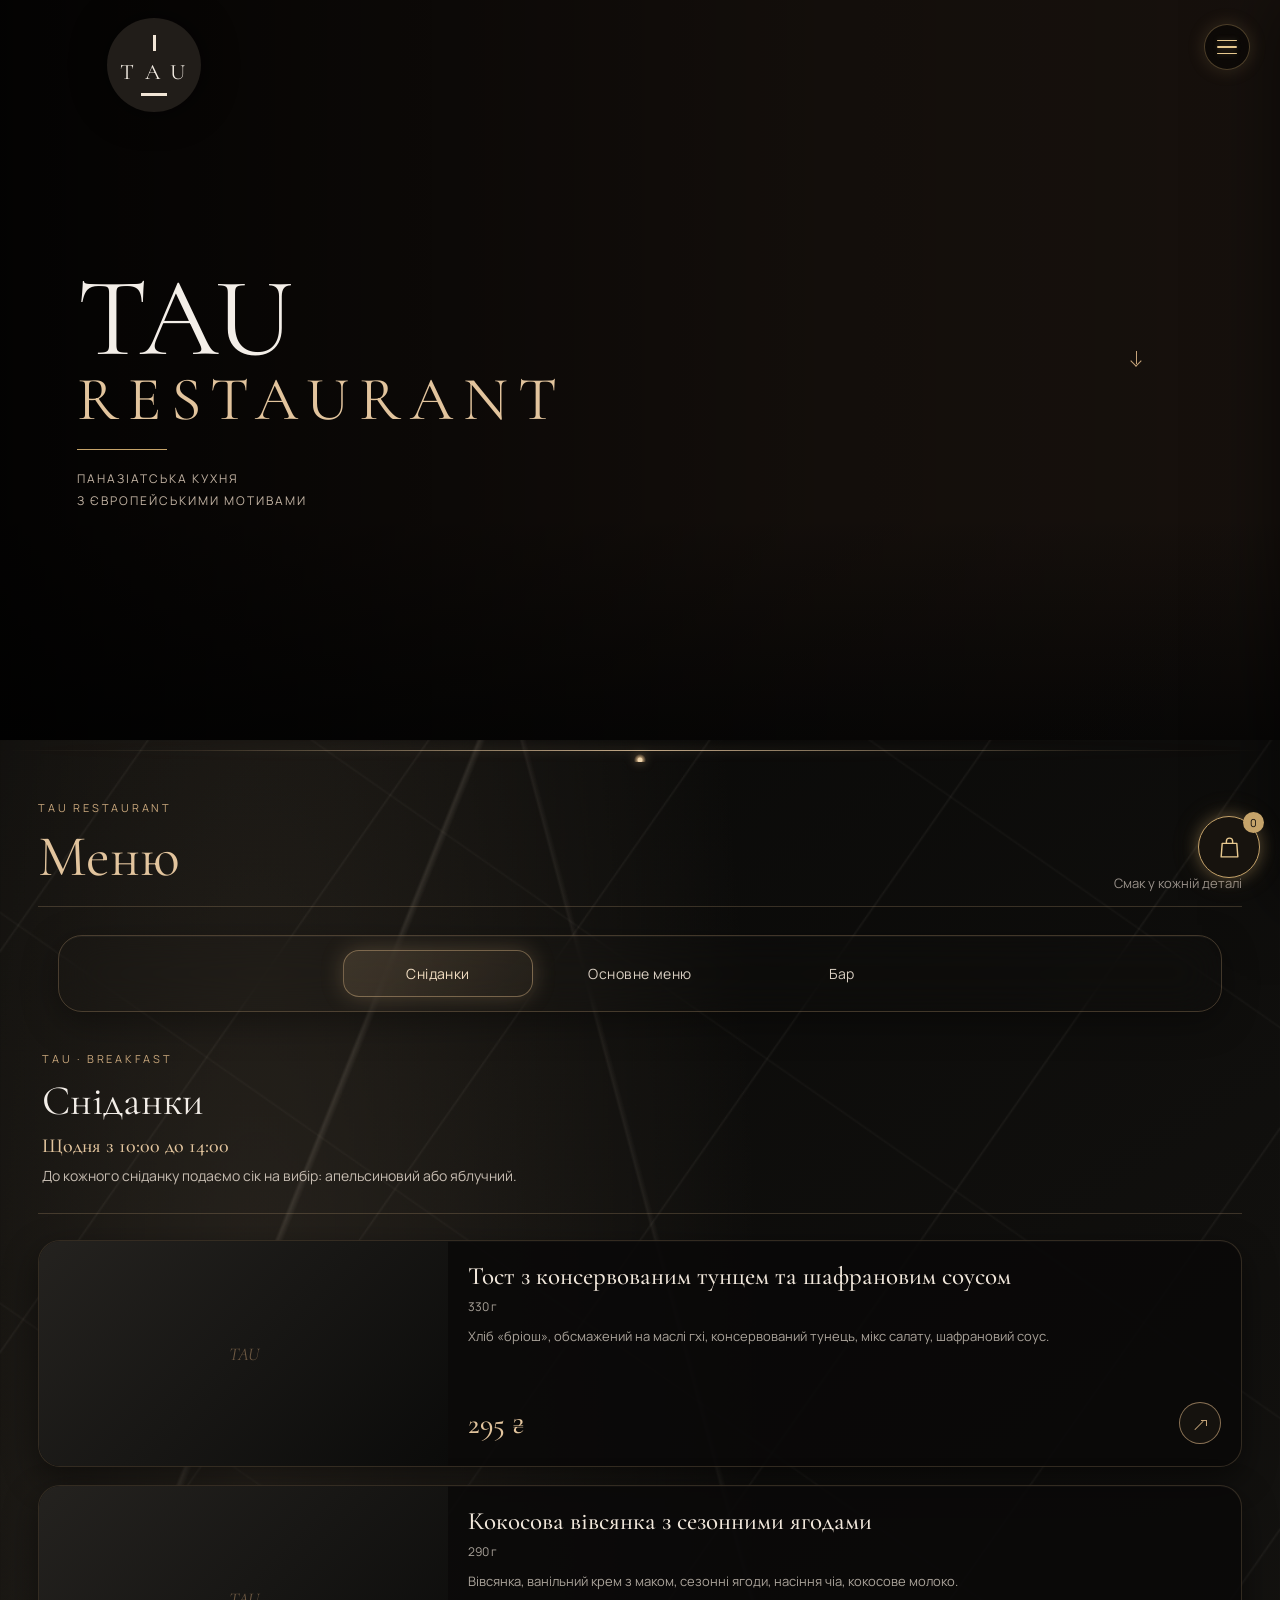
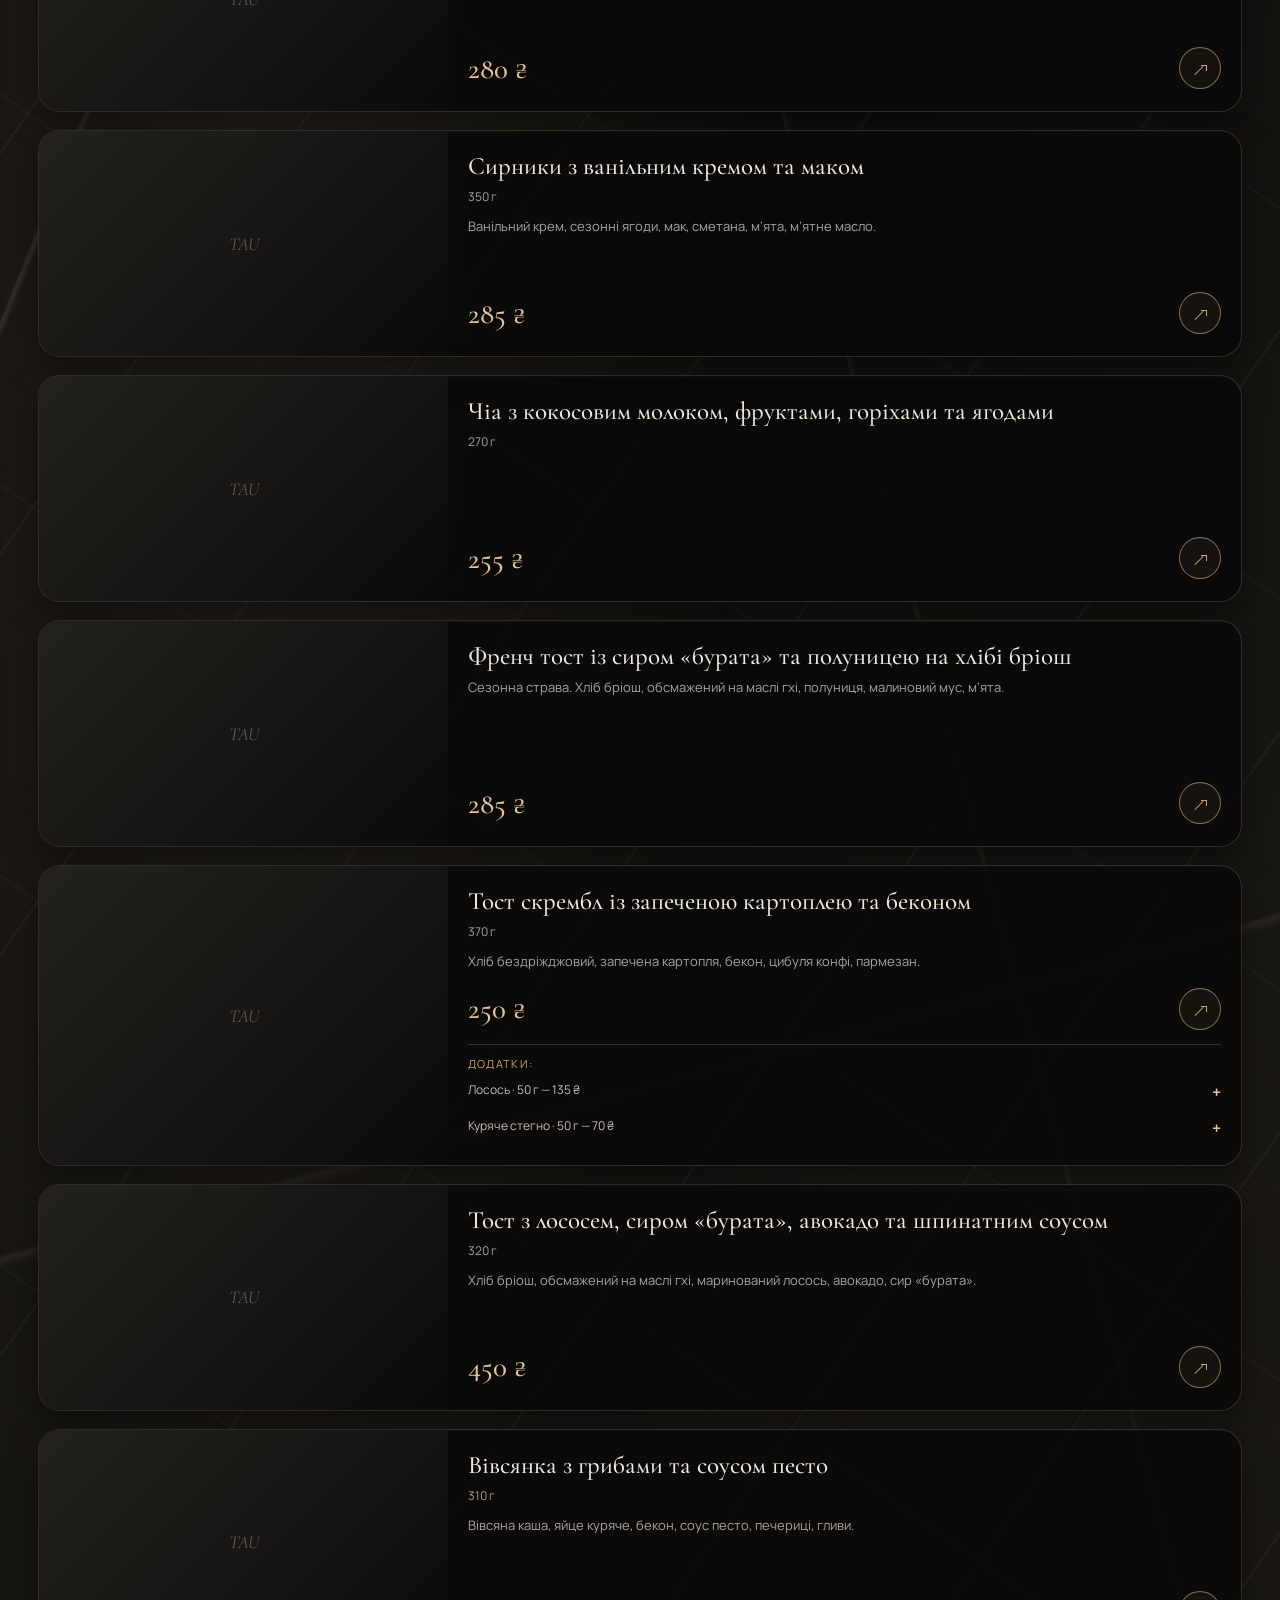
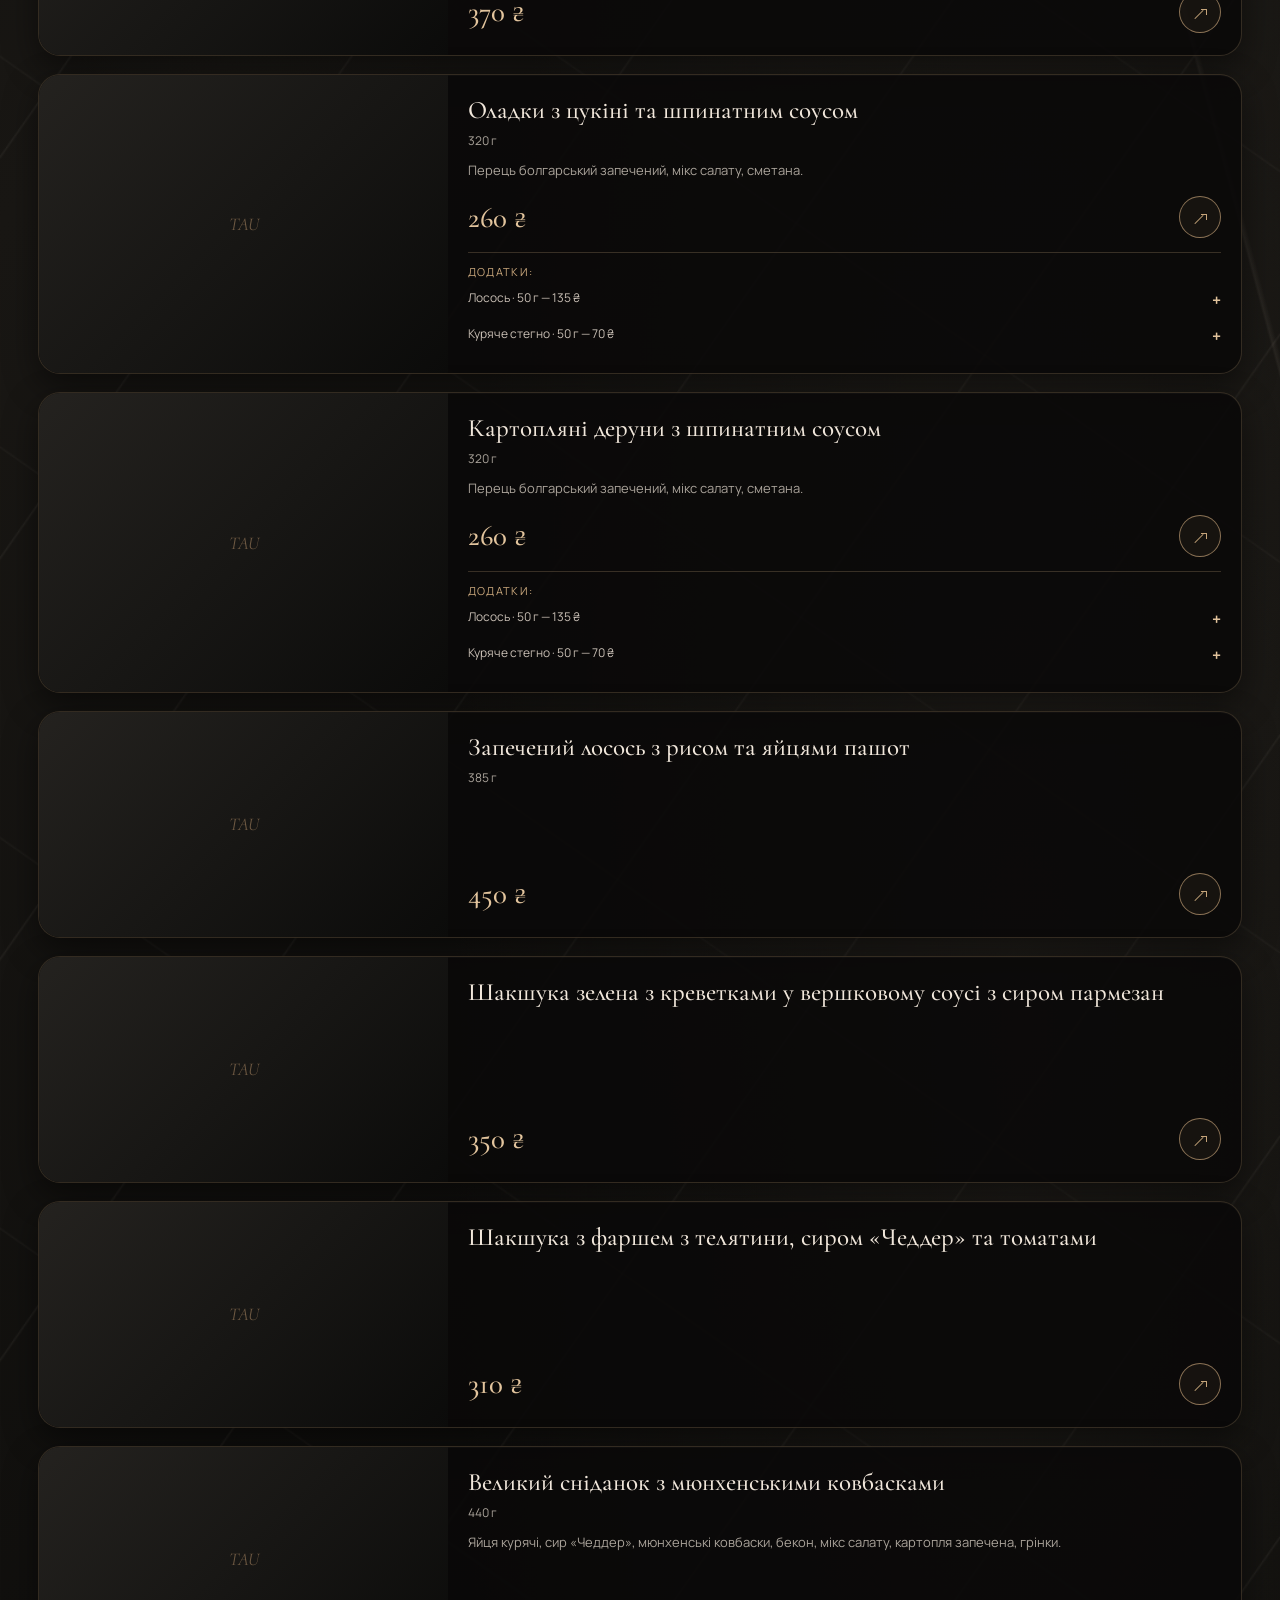
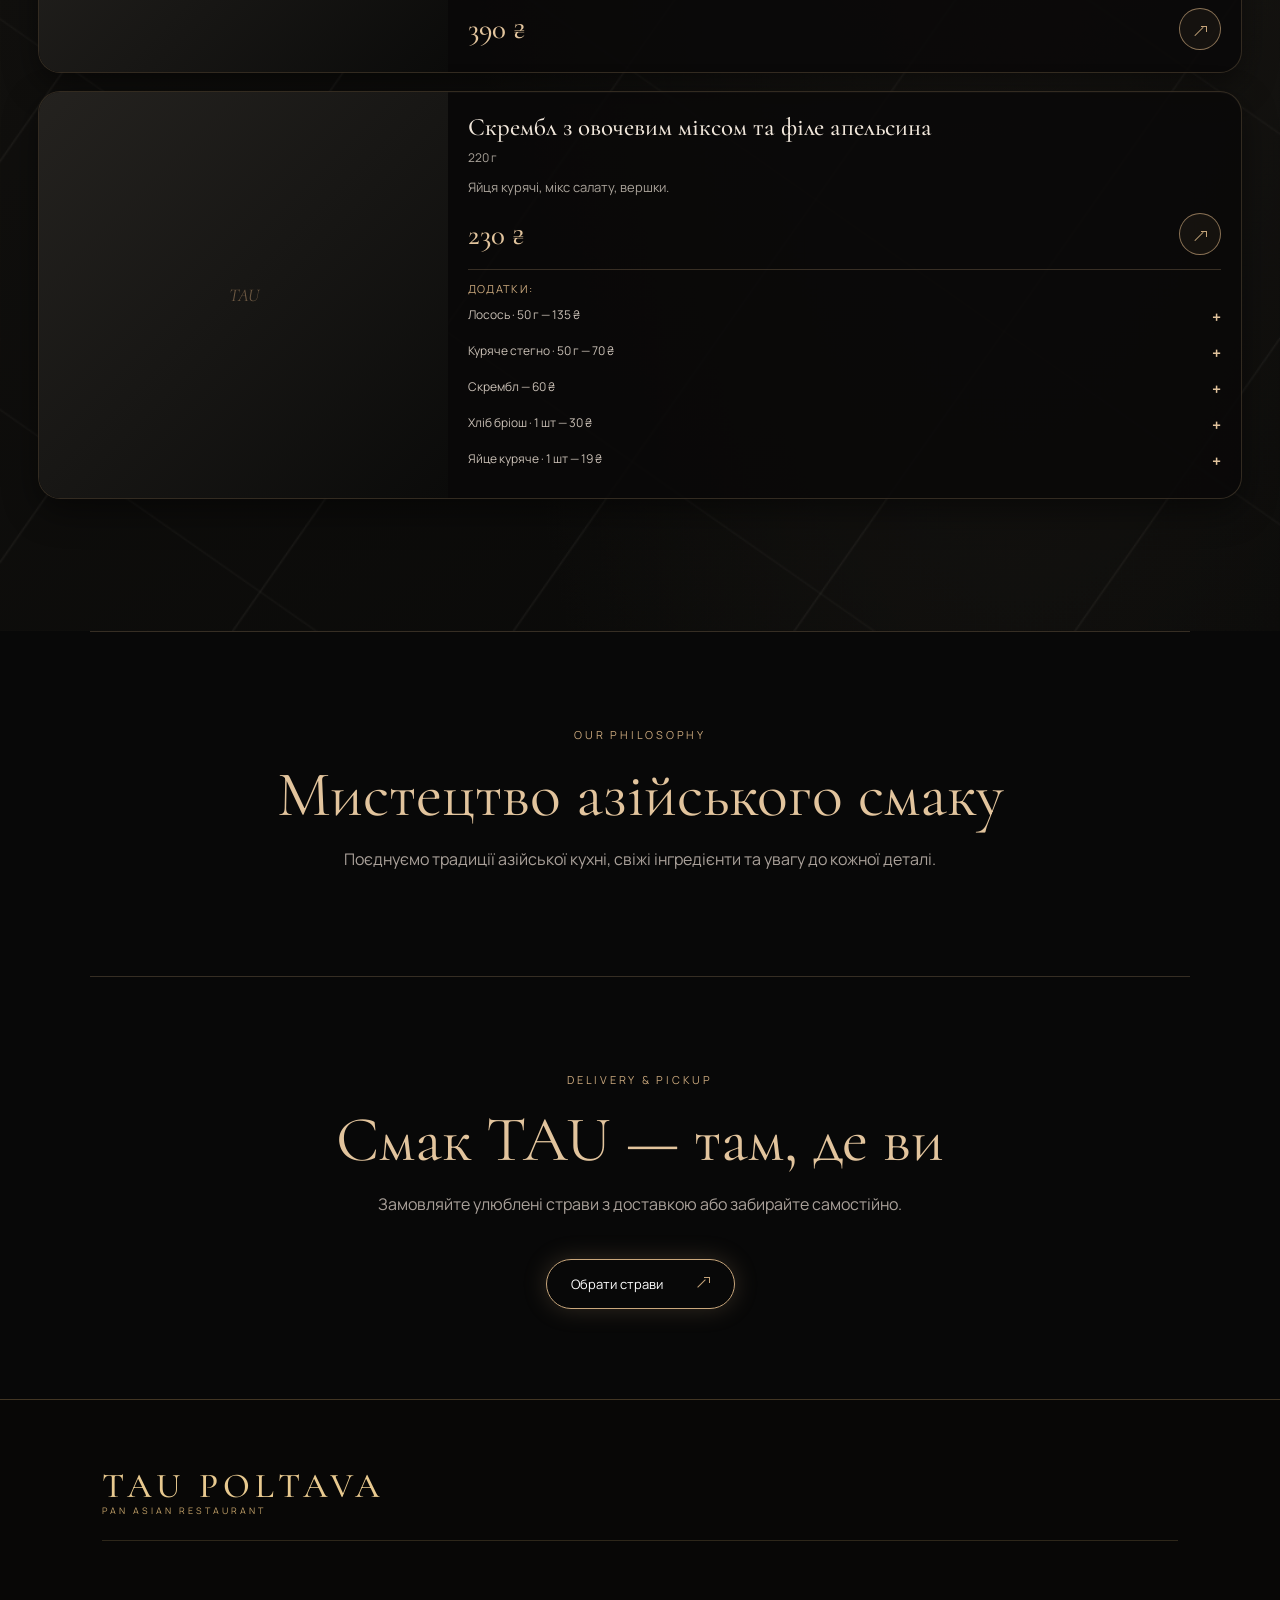
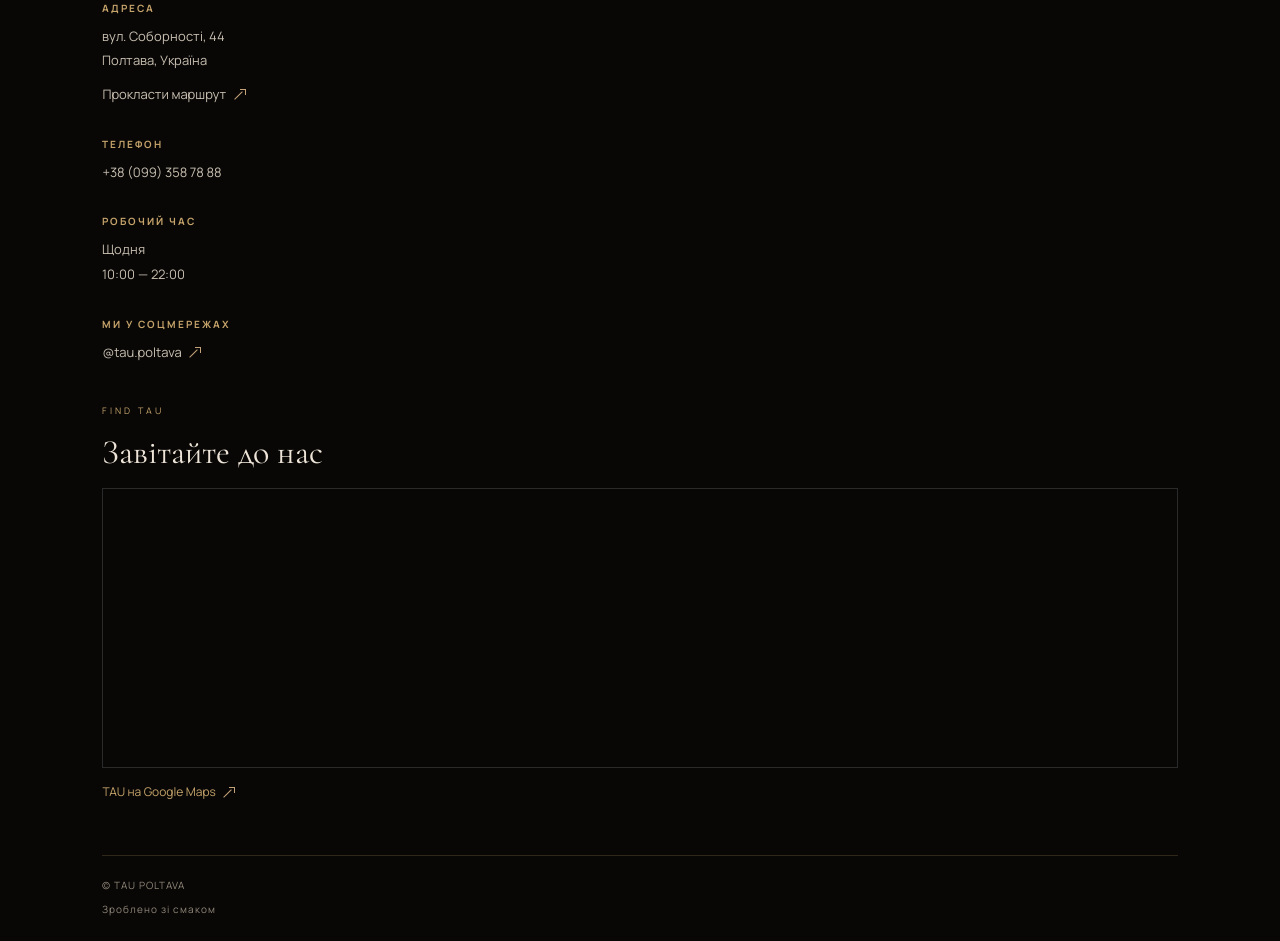
==== menu.html @ 707c4d78 "Add files via upload" ====
<!doctype html>
<html lang="uk">
<head>
<meta charset="UTF-8">
<meta name="viewport" content="width=device-width, initial-scale=1">
<meta name="theme-color" content="#080706">
<title>TAU POLTAVA — Меню</title>

<link rel="preconnect" href="https://fonts.googleapis.com">
<link rel="preconnect" href="https://fonts.gstatic.com" crossorigin>
<link href="https://fonts.googleapis.com/css2?family=Cormorant+Garamond:wght@400;500;600&family=Manrope:wght@400;500;600;700&display=swap" rel="stylesheet">

<link rel="stylesheet" href="styles.css">
</head>

<body>

<header class="topbar">
  <a class="brand-lockup" href="index.html" aria-label="TAU Poltava home">
    <span class="brand-symbol">
      <i></i><b>T A U</b><em></em>
    </span>
  </a>

  <div class="top-actions">
    <button class="icon-btn" id="cart-open" aria-label="Кошик">
      <svg width="23" height="23" viewBox="0 0 24 24" fill="none" stroke="currentColor" stroke-width="1.35" stroke-linecap="round" stroke-linejoin="round">
        <path d="M5 8h14l1 13H4L5 8Z"/>
        <path d="M9 8V6a3 3 0 0 1 6 0v2"/>
      </svg>
      <b id="cart-count">0</b>
    </button>

    <button class="icon-btn" id="menu-toggle" aria-label="Відкрити меню" aria-expanded="false">
      <span class="menu-lines"><i></i><i></i><i></i></span>
    </button>
  </div>
</header>

<nav class="tau-dropdown" id="tau-dropdown" aria-label="Навігація TAU">
  <a href="index.html">
    <span>Головна</span><i class="tau-arrow" aria-hidden="true"></i>
  </a>
  <a href="menu.html?mode=dinein" data-mode="dinein">
    <span>У закладі</span><i class="tau-arrow" aria-hidden="true"></i>
  </a>
  <a href="menu.html?mode=delivery" data-mode="delivery">
    <span>Доставка та самовивіз</span><i class="tau-arrow" aria-hidden="true"></i>
  </a>
  <a href="booking.html">
    <span>Бронювання столиків</span><i class="tau-arrow" aria-hidden="true"></i>
  </a>
  <a href="corporate.html">
    <span>Корпоративи</span><i class="tau-arrow" aria-hidden="true"></i>
  </a>
</nav>

<main>

<section class="hero home-hero" id="home">
  <div class="hero-copy">
    <h1 class="tau-title">
      TAU
      <span>RESTAURANT</span>
    </h1>
    <div class="tau-line"></div>
    <p class="tagline">
      ПАНАЗІАТСЬКА КУХНЯ<br>
      З ЄВРОПЕЙСЬКИМИ МОТИВАМИ
    </p>
  </div>
  <div class="scroll-cue">
    <span class="tau-arrow tau-arrow-down" aria-hidden="true"></span>
  </div>
</section>

<section class="menu-section" id="menu">

  <div class="section-heading">
    <div>
      <span class="eyebrow">TAU RESTAURANT</span>
      <h2>Меню</h2>
    </div>
    <span class="muted">Смак у кожній деталі</span>
  </div>

  <nav class="category-nav" id="category-nav" aria-label="Категорії меню"></nav>
  <div id="menu-groups"></div>

</section>

<section class="info-section" id="about">
  <span class="eyebrow">OUR PHILOSOPHY</span>
  <h2>Мистецтво азійського смаку</h2>
  <p>Поєднуємо традиції азійської кухні, свіжі інгредієнти та увагу до кожної деталі.</p>
</section>

<section class="info-section delivery-section" id="delivery">
  <span class="eyebrow">DELIVERY & PICKUP</span>
  <h2>Смак TAU — там, де ви</h2>
  <p>Замовляйте улюблені страви з доставкою або забирайте самостійно.</p>
  <a class="hero-cta" href="#menu">
    Обрати страви <span class="tau-arrow" aria-hidden="true"></span>
  </a>
</section>

</main>

<footer class="tau-footer" id="contacts">

  <div class="footer-brand">
    <h2>TAU POLTAVA</h2>
    <span>PAN ASIAN RESTAURANT</span>
  </div>

  <div class="footer-section">
    <h3>Адреса</h3>
    <p>вул. Соборності, 44<br>Полтава, Україна</p>
    <a href="https://www.google.com/maps/search/?api=1&query=TAU+Sobornosti+44+Poltava" target="_blank" rel="noopener">
      Прокласти маршрут <i class="tau-arrow" aria-hidden="true"></i>
    </a>
  </div>

  <div class="footer-section">
    <h3>Телефон</h3>
    <a href="tel:+380993587888">+38 (099) 358 78 88</a>
  </div>

  <div class="footer-section">
    <h3>Робочий час</h3>
    <p>Щодня<br>10:00 — 22:00</p>
  </div>

  <div class="footer-section">
    <h3>Ми у соцмережах</h3>
    <a href="https://www.instagram.com/tau.poltava/" target="_blank" rel="noopener">
      @tau.poltava <i class="tau-arrow" aria-hidden="true"></i>
    </a>
  </div>

  <div class="footer-map">
    <span class="footer-eyebrow">FIND TAU</span>
    <h3>Завітайте до нас</h3>
    <iframe
      title="TAU на Google Maps"
      src="https://www.google.com/maps?q=TAU%2C%20Sobornosti%20Street%2044%2C%20Poltava%2C%20Ukraine&output=embed"
      loading="lazy"
      referrerpolicy="no-referrer-when-downgrade"
      allowfullscreen>
    </iframe>
    <a href="https://www.google.com/maps?q=TAU%2C%20Sobornosti%20Street%2044%2C%20Poltava%2C%20Ukraine" target="_blank" rel="noopener">
      TAU на Google Maps <i class="tau-arrow" aria-hidden="true"></i>
    </a>
  </div>

  <div class="footer-bottom">
    <span>© TAU POLTAVA</span>
    <span>Зроблено зі смаком</span>
  </div>

</footer>

<aside class="cart-panel" id="cart-panel">
  <div class="cart-head">
    <div>
      <span class="eyebrow">TAU · POLTAVA</span>
      <h2>Кошик</h2>
      <p class="muted">Ваше замовлення</p>
    </div>
    <button class="close-btn" id="cart-close">×</button>
  </div>

  <div id="cart-items" class="cart-items">
    <p class="muted">Кошик поки порожній</p>
  </div>

  <div class="cart-bottom">
    <div class="total">
      <span>До сплати</span>
      <strong id="cart-total">0 ₴</strong>
    </div>
    <button class="gold-button" id="checkout">
      Перейти до оформлення <span class="tau-arrow" aria-hidden="true"></span>
    </button>
    <p class="cart-hint">Доставка або самовивіз</p>
  </div>
</aside>

<div class="scrim" id="scrim"></div>
<div class="toast" id="toast"></div>

<style>

/* HEADER */
.topbar {
  z-index: 1000 !important;
}

.top-actions {
  display: flex !important;
  align-items: center;
  gap: 12px;
}

#menu-toggle {
  display: flex !important;
  align-items: center;
  justify-content: center;
  width: 46px;
  height: 46px;
  color: #e8c98f !important;
  background: rgba(8,7,6,.65) !important;
  border: 1px solid rgba(197,163,106,.35) !important;
  border-radius: 50%;
  box-shadow: 0 0 12px rgba(197,163,106,.25), 0 0 26px rgba(197,163,106,.14);
  cursor: pointer;
}

.menu-lines {
  width: 21px;
  display: flex !important;
  flex-direction: column;
  gap: 5px;
}

.menu-lines i {
  display: block !important;
  width: 21px;
  height: 1.5px;
  background: #f0d5a0 !important;
  box-shadow: 0 0 8px rgba(240,213,160,.95);
}

/* DROPDOWN */
.tau-dropdown {
  position: absolute;
  z-index: 1100;
  top: 88px;
  right: 24px;
  width: min(360px, calc(100vw - 36px));
  padding: 12px 25px;
  background: rgba(13,12,10,.98);
  border: 1px solid rgba(197,163,106,.38);
  box-shadow: 0 18px 55px rgba(0,0,0,.65);
  backdrop-filter: blur(18px);
  border-radius: 2px;
  opacity: 0;
  visibility: hidden;
  transform: translateY(-8px);
  transition: .25s ease;
}

.tau-dropdown.open {
  opacity: 1;
  visibility: visible;
  transform: translateY(0);
}

.tau-dropdown a {
  display: flex;
  justify-content: space-between;
  align-items: center;
  gap: 12px;
  padding: 19px 0;
  color: #eee4d4;
  text-decoration: none;
  font-family: "Cormorant Garamond", serif;
  font-size: 21px;
  font-weight: 500;
  letter-spacing: .4px;
  border-bottom: 1px solid rgba(197,163,106,.16);
  transition: color .25s ease, padding .25s ease;
}

.tau-dropdown a:last-child {
  border-bottom: none;
}

.tau-dropdown a:hover {
  color: #d9b878;
  padding-left: 7px;
}

/* FOOTER */
.tau-footer {
  width: 100%;
  padding: 65px 8% 25px;
  background: #080706;
  color: #eee5d8;
  border-top: 1px solid rgba(197,163,106,.3);
  display: flex;
  flex-direction: column;
  align-items: flex-start;
  gap: 30px;
  box-sizing: border-box;
}

.footer-brand {
  padding-bottom: 25px;
  border-bottom: 1px solid rgba(197,163,106,.2);
  width: 100%;
}

.footer-brand h2 {
  margin: 0;
  color: #e8c98f;
  font-family: "Cormorant Garamond", serif;
  font-size: 35px;
  font-weight: 500;
  letter-spacing: 5px;
}

.footer-brand span,
.footer-eyebrow {
  color: #c5a36a;
  font-family: Manrope, sans-serif;
  font-size: 9px;
  letter-spacing: 3px;
}

.footer-section {
  display: flex;
  flex-direction: column;
  align-items: flex-start;
  gap: 9px;
}

.footer-section h3 {
  margin: 0;
  color: #c5a36a;
  font-family: Manrope, sans-serif;
  font-size: 10px;
  letter-spacing: 2px;
  text-transform: uppercase;
}

.footer-section p,
.footer-section a {
  margin: 0;
  color: #c8bfb1;
  font-family: Manrope, sans-serif;
  font-size: 13px;
  line-height: 1.9;
  text-decoration: none;
}

.footer-section a:hover,
.footer-map a:hover {
  color: #e8c98f;
}

.footer-map {
  width: 100%;
  margin-top: 10px;
  display: flex;
  flex-direction: column;
  align-items: flex-start;
  gap: 15px;
}

.footer-map h3 {
  margin: 0;
  font-family: "Cormorant Garamond", serif;
  font-size: 34px;
  font-weight: 400;
}

.footer-map iframe {
  display: block;
  width: 100%;
  height: 280px;
  border: 1px solid rgba(197,163,106,.3);
  filter: grayscale(1) brightness(.75);
}

.footer-map a {
  color: #c5a36a;
  font-family: Manrope, sans-serif;
  font-size: 12px;
  text-decoration: none;
}

.footer-bottom {
  width: 100%;
  padding-top: 22px;
  border-top: 1px solid rgba(197,163,106,.2);
  display: flex;
  flex-direction: column;
  gap: 10px;
  color: #918779;
  font-family: Manrope, sans-serif;
  font-size: 10px;
  letter-spacing: 1px;
}

/* ЕДИНЫЕ СТРЕЛКИ */
.tau-arrow {
  display: inline-block !important;
  position: relative;
  width: 13px;
  height: 13px;
  min-width: 13px;
  margin-left: 8px;
  padding: 0 !important;
  border: 0 !important;
  background: transparent !important;
  color: #d9b486 !important;
  font-size: 0 !important;
  font-style: normal !important;
  font-weight: 400 !important;
  line-height: 1 !important;
  opacity: .9;
  vertical-align: middle;
  flex-shrink: 0;
  box-shadow: none !important;
  transition: transform .25s ease, opacity .25s ease;
}

.tau-arrow::before {
  content: "";
  position: absolute;
  width: 11px;
  height: 1px;
  background: currentColor;
  top: 6px;
  left: 0;
  transform: rotate(-45deg);
  transform-origin: center;
}

.tau-arrow::after {
  content: "";
  position: absolute;
  width: 5px;
  height: 5px;
  border-top: 1px solid currentColor;
  border-right: 1px solid currentColor;
  top: 0;
  right: 0;
}

.tau-dropdown a .tau-arrow {
  margin-left: 12px;
}

.tau-dropdown a:hover .tau-arrow,
.footer-section a:hover .tau-arrow,
.footer-map a:hover .tau-arrow {
  transform: translate(3px, -3px);
  opacity: 1;
}

.hero-cta .tau-arrow,
.gold-button .tau-arrow {
  width: 14px;
  height: 14px;
  min-width: 14px;
  margin-left: 9px;
}

.hero-cta:hover .tau-arrow,
.gold-button:hover .tau-arrow {
  transform: translate(3px, -3px);
  opacity: 1;
}

/* СТРЕЛКА ПРОКРУТКИ */
.scroll-cue .tau-arrow-down {
  width: 13px;
  height: 18px;
  min-width: 13px;
  margin: 0;
  color: #d9b486 !important;
  opacity: .9;
}

.scroll-cue .tau-arrow-down::before {
  width: 1px;
  height: 13px;
  left: 6px;
  top: 0;
  background: currentColor;
  transform: none;
}

.scroll-cue .tau-arrow-down::after {
  width: 7px;
  height: 7px;
  left: 2px;
  right: auto;
  top: 6px;
  border: 0;
  border-right: 1px solid currentColor;
  border-bottom: 1px solid currentColor;
  transform: rotate(45deg);
}

/* =========================================
   ПЛАВНЫЙ ПЕРЕХОД ОТ ФОТОГРАФИИ К МРАМОРУ
========================================= */

#home.home-hero {
  position: relative;
  isolation: isolate;
}

#home.home-hero::after {
  content: "";
  position: absolute;
  z-index: 2;
  left: 0;
  right: 0;
  bottom: -1px;
  height: clamp(190px, 27vw, 360px);
  pointer-events: none;
  background: linear-gradient(
    to bottom,
    rgba(8,7,6,0) 0%,
    rgba(8,7,6,.10) 20%,
    rgba(8,7,6,.38) 45%,
    rgba(8,7,6,.76) 72%,
    #090908 100%
  );
}

#home.home-hero .hero-copy,
#home.home-hero .scroll-cue {
  position: relative;
  z-index: 3;
}

/* =========================================
   ЧЁРНЫЙ МРАМОР — ТОЛЬКО РАЗДЕЛ БЛЮД
========================================= */

#menu.menu-section {
  position: relative;
  isolation: isolate;
  overflow: hidden;
  margin-top: 0;
  padding-top: 55px;
  background:
    radial-gradient(ellipse at 15% 20%, rgba(130,115,100,.10), transparent 35%),
    radial-gradient(ellipse at 85% 65%, rgba(150,125,95,.08), transparent 38%),
    repeating-linear-gradient(
      125deg,
      transparent 0,
      transparent 95px,
      rgba(190,175,155,.035) 97px,
      transparent 100px,
      transparent 180px
    ),
    repeating-linear-gradient(
      35deg,
      transparent 0,
      transparent 145px,
      rgba(210,195,175,.045) 147px,
      transparent 150px,
      transparent 260px
    ),
    linear-gradient(145deg,#090908,#151310 45%,#080807) !important;
}

#menu.menu-section::before {
  content: "";
  position: absolute;
  inset: 0;
  z-index: -1;
  pointer-events: none;
  opacity: .75;
  background:
    linear-gradient(112deg,transparent 10%,rgba(210,195,175,.09) 10.15%,transparent 10.4%,transparent 10.8%,rgba(210,195,175,.045) 11%,transparent 11.2%),
    linear-gradient(165deg,transparent 37%,rgba(190,175,155,.08) 37.15%,transparent 37.35%,transparent 37.8%,rgba(190,175,155,.04) 38%,transparent 38.2%),
    linear-gradient(75deg,transparent 68%,rgba(205,185,155,.08) 68.15%,transparent 68.4%),
    repeating-linear-gradient(155deg,transparent 0,transparent 210px,rgba(220,205,185,.035) 211px,transparent 213px,transparent 310px);
}

#menu.menu-section > * {
  position: relative;
}

#menu #category-nav,
#menu #menu-groups {
  background: transparent !important;
}

#menu .product {
  background: rgba(10,9,8,.88) !important;
  border-color: rgba(201,167,124,.2);
}

/* МОБИЛЬНАЯ ВЕРСИЯ */
@media(max-width:600px) {
  .tau-dropdown {
    top: 88px;
    right: 18px;
  }

  .tau-dropdown a {
    font-size: 19px;
    padding: 17px 0;
  }

  .tau-footer {
    padding: 50px 25px 22px;
    gap: 27px;
  }

  .footer-brand h2 {
    font-size: 30px;
  }

  .footer-map iframe {
    height: 230px;
  }

  .tau-arrow {
    width: 12px;
    height: 12px;
    min-width: 12px;
    margin-left: 7px;
  }

  .scroll-cue .tau-arrow-down {
    width: 13px;
    height: 18px;
    min-width: 13px;
  }

  #home.home-hero::after {
    height: 220px;
    background: linear-gradient(
      to bottom,
      rgba(8,7,6,0) 0%,
      rgba(8,7,6,.18) 25%,
      rgba(8,7,6,.55) 58%,
      #090908 100%
    );
  }

  #menu.menu-section {
    padding-top: 40px;
    background:
      radial-gradient(ellipse at 20% 15%,rgba(140,120,100,.09),transparent 40%),
      repeating-linear-gradient(125deg,transparent 0,transparent 110px,rgba(190,175,155,.035) 112px,transparent 115px),
      linear-gradient(145deg,#090908,#14120f 50%,#080807) !important;
  }
}

</style>

<script>
(() => {
  const toggle = document.getElementById("menu-toggle");
  const dropdown = document.getElementById("tau-dropdown");

  if (!toggle || !dropdown) return;

  const currentMode = new URLSearchParams(location.search).get("mode");

  dropdown.querySelectorAll("[data-mode]").forEach(link => {
    if (link.dataset.mode === currentMode) {
      link.remove();
    }
  });

  toggle.addEventListener("click", event => {
    event.stopPropagation();
    const opened = dropdown.classList.toggle("open");
    toggle.setAttribute("aria-expanded", String(opened));
  });

  document.addEventListener("click", event => {
    if (!toggle.contains(event.target) && !dropdown.contains(event.target)) {
      dropdown.classList.remove("open");
      toggle.setAttribute("aria-expanded", "false");
    }
  });

  dropdown.querySelectorAll("a").forEach(link => {
    link.addEventListener("click", () => {
      dropdown.classList.remove("open");
      toggle.setAttribute("aria-expanded", "false");
    });
  });
})();
</script>

<script src="app.js"></script>

</body>
</html>
---- styles.css ----
*{box-sizing:border-box} :root{--bg:#080706;--panel:#11100e;--gold:#c9a77c;--gold2:#e2c49d;--muted:#99918a;--line:rgba(201,167,124,.24)} html{scroll-behavior:smooth} body{margin:0;background:radial-gradient(ellipse at 50% 0%,#201811 0,#080706 42rem);color:#f3eee8;font-family:Manrope,Arial,sans-serif} button{font:inherit;color:inherit}.topbar{height:96px;display:flex;align-items:center;justify-content:space-between;padding:18px clamp(20px,5vw,76px);position:absolute;z-index:3;top:0;left:0;right:0}.brand{text-decoration:none;color:var(--gold2);display:flex;flex-direction:column;gap:0}.brand span{font-family:"Cormorant Garamond",serif;font-size:54px;line-height:.8;letter-spacing:.23em}.brand small{font-size:8px;letter-spacing:.28em;margin:12px 0 0 5px}.top-actions{display:flex;gap:24px}.icon-btn{border:0;background:none;color:var(--gold2);font-size:27px;cursor:pointer;position:relative}.icon-btn b{font:10px Manrope;background:var(--gold);color:#15100b;border-radius:20px;padding:2px 5px;position:absolute;top:-3px;right:-9px}.hero{min-height:450px;height:57vw;max-height:650px;position:relative;display:flex;align-items:flex-end;padding:0 clamp(24px,6vw,90px) 66px;overflow:hidden;background:linear-gradient(90deg,rgba(0,0,0,.92),rgba(0,0,0,.38) 58%,rgba(0,0,0,.12)),linear-gradient(0deg,#080706 0%,transparent 35%),url("assets/hero.jpg") center/cover no-repeat,#17110d}.hero:after{content:"";position:absolute;inset:0;pointer-events:none;background:radial-gradient(ellipse at 75% 55%,transparent 0 22%,rgba(0,0,0,.22) 70%)}.hero-copy{position:relative;z-index:1}.eyebrow{font-size:11px;letter-spacing:.25em;color:var(--gold);text-transform:uppercase}.hero h1{font:400 clamp(58px,9vw,92px)/.9 "Cormorant Garamond",serif;margin:18px 0 12px}.tagline{display:flex;align-items:center;gap:12px;color:#c2b3a3;font-size:14px}.tagline i{width:42px;height:1px;background:var(--gold)}.hero-note{position:absolute;right:7%;bottom:18%;z-index:1;font:500 18px "Cormorant Garamond";letter-spacing:.3em;color:rgba(226,196,157,.55);text-align:right}.hero-note span{font:9px Manrope;letter-spacing:.35em}.category-nav{display:flex;gap:7px;overflow:auto;scrollbar-width:none;padding:14px clamp(16px,3vw,42px);margin:-1px auto 38px;position:relative;z-index:2;background:rgba(14,13,11,.93);border:1px solid rgba(201,167,124,.16);border-radius:40px;width:calc(100% - 40px);max-width:1300px}.category-nav button{white-space:nowrap;border:1px solid transparent;background:transparent;padding:12px 20px;border-radius:30px;color:#ddd3c8;cursor:pointer}.category-nav button.active,.category-nav button:hover{border-color:var(--gold);box-shadow:0 0 20px rgba(201,167,124,.18);color:#fff}.menu-section{max-width:1300px;margin:auto;padding:0 clamp(18px,3vw,42px) 90px}.section-heading{display:flex;align-items:end;justify-content:space-between;border-bottom:1px solid var(--line);padding-bottom:14px;margin-bottom:20px}.section-heading h2{font:400 34px "Cormorant Garamond";margin:4px 0 0}.muted{color:var(--muted);font-size:13px}.products{display:grid;grid-template-columns:repeat(2,minmax(0,1fr));gap:18px}.product{min-height:220px;display:grid;grid-template-columns:47% 1fr;background:linear-gradient(115deg,#171512,#0b0a09);border:1px solid rgba(201,167,124,.13);border-radius:22px;overflow:hidden;box-shadow:0 12px 30px #0008}.product-photo{background:linear-gradient(135deg,#29211a,#100e0c);min-height:220px;position:relative}.product-photo img{width:100%;height:100%;object-fit:cover;position:absolute;inset:0}.photo-placeholder{position:absolute;inset:0;display:grid;place-items:center;color:#6f5a43;font:italic 18px "Cormorant Garamond"}.product-info{padding:22px 20px;display:flex;flex-direction:column;align-items:flex-start}.product-info h3{font:500 27px/1.05 "Cormorant Garamond";margin:0 0 7px}.meta{color:#aaa19a;font-size:12px;margin-bottom:12px}.description{color:#aaa19a;font-size:13px;line-height:1.5;margin:0 0 16px}.product-foot{display:flex;align-items:center;justify-content:space-between;width:100%;margin-top:auto}.price{font:500 29px "Cormorant Garamond";color:var(--gold2)}.add-btn{border:1px solid var(--gold);border-radius:50%;width:42px;height:42px;background:transparent;color:var(--gold2);font-size:23px;cursor:pointer}.add-btn:hover{background:var(--gold);color:#100d09}.cart-panel{position:fixed;z-index:10;right:0;top:0;height:100dvh;width:min(440px,100%);background:#100e0c;border-left:1px solid var(--line);padding:26px;transform:translateX(105%);transition:.3s;display:flex;flex-direction:column}.cart-panel.open{transform:translateX(0)}.cart-head,.total{display:flex;align-items:center;justify-content:space-between}.cart-head h2{font:400 30px "Cormorant Garamond"}.close-btn{border:0;background:none;font-size:30px;color:var(--gold);cursor:pointer}.cart-items{flex:1;overflow:auto}.cart-row{display:flex;justify-content:space-between;gap:12px;padding:14px 0;border-bottom:1px solid var(--line);font-size:14px}.cart-row button{background:none;border:1px solid var(--line);border-radius:50%;width:25px;height:25px}.cart-bottom{border-top:1px solid var(--line);padding-top:20px}.total{margin-bottom:18px}.total strong{font:28px "Cormorant Garamond";color:var(--gold2)}.gold-button{width:100%;border:0;border-radius:30px;padding:15px;background:linear-gradient(110deg,#a98255,#e1c39a);color:#17100a;font-weight:700;cursor:pointer}.scrim{position:fixed;inset:0;background:#0009;z-index:9;opacity:0;pointer-events:none;transition:.3s}.scrim.show{opacity:1;pointer-events:auto}.toast{position:fixed;bottom:24px;left:50%;transform:translate(-50%,20px);background:#c9a77c;color:#160f09;padding:12px 20px;border-radius:30px;opacity:0;transition:.25s;z-index:20}.toast.show{opacity:1;transform:translate(-50%,0)}@media(max-width:760px){.topbar{height:82px}.brand span{font-size:43px}.hero{height:530px;min-height:530px;padding-bottom:70px;background-position:58% center}.hero-note{display:none}.category-nav{margin-bottom:30px}.category-nav button{padding:10px 16px}.products{grid-template-columns:1fr;gap:14px}.product{min-height:190px;grid-template-columns:45% 1fr}.product-photo{min-height:190px}.product-info{padding:17px 14px}.product-info h3{font-size:24px}.description{font-size:12px}.price{font-size:26px}}@media(max-width:390px){.product{grid-template-columns:42% 1fr}.product-info{padding:14px 11px}.product-info h3{font-size:21px}.meta{font-size:11px}}

/* Refinements requested for TAU visual direction */
.brand{gap:2px}.brand span{font-size:clamp(54px,7vw,76px);letter-spacing:.19em;color:#e0bf96;text-shadow:0 2px 18px #b18a5c55}.brand small{font-size:11px;letter-spacing:.48em;color:#c9a77c;margin:8px 0 0 8px}
.hero{background-image:linear-gradient(90deg,rgba(0,0,0,.78),rgba(0,0,0,.12) 62%,rgba(0,0,0,.08)),linear-gradient(0deg,#080706 0%,transparent 31%),url("assets/hero.jpg");background-position:center,right center;background-size:cover}
.hero-copy{padding-bottom:8px}.hero .eyebrow{display:none}
.products{display:flex;flex-direction:column;gap:18px}
.product{grid-template-columns:minmax(220px,43%) 1fr;min-height:230px}
.product-photo{min-height:230px}
.cart-panel{width:min(470px,100%);padding:30px 28px;background:linear-gradient(160deg,#191510,#0b0908 65%);box-shadow:-22px 0 70px #0009}
.cart-head{align-items:flex-start;padding-bottom:22px;border-bottom:1px solid var(--line)}
.cart-head h2{font:400 38px "Cormorant Garamond";margin:5px 0 0}
.cart-head .muted{margin:2px 0 0}
.cart-items{padding:10px 0}
.cart-row{align-items:center;padding:18px 2px;border-bottom:1px solid rgba(201,167,124,.16)}
.cart-row b{display:inline-block;color:var(--gold2);font:22px "Cormorant Garamond";margin-top:5px}
.cart-row button{width:32px;height:32px;color:var(--gold2);font-size:20px}
.cart-bottom{padding-top:22px}
.total{font-size:14px;color:#cfc4b8}
.total strong{font-size:34px}
.gold-button{min-height:54px;letter-spacing:.02em;box-shadow:0 8px 24px #a9825530}
.gold-button span{font-size:20px;margin-left:8px}
.cart-hint{font-size:11px;color:#81766b;text-align:center;margin:13px 0 0}
.bag-btn{font-size:28px}.bag-icon{display:inline-block;border:1.5px solid var(--gold2);border-radius:5px;width:23px;height:23px;line-height:17px;font-size:18px}
@media(max-width:760px){.brand span{font-size:57px}.brand small{font-size:10px}.hero{background-position:58% center;height:540px;min-height:540px}.products{display:flex;flex-direction:column}.product{grid-template-columns:46% 1fr;min-height:205px}.product-photo{min-height:205px}.cart-panel{padding:24px 20px}}
@media(max-width:390px){.product{grid-template-columns:43% 1fr}.product-info{padding:14px 11px}}

/* Premium TAU home + anchored menu */
.brand-lockup{width:180px;text-decoration:none;color:var(--gold2);display:flex;flex-direction:column;align-items:center;gap:6px}
.brand-symbol{width:94px;height:94px;border-radius:50%;background:#211d19;display:flex;flex-direction:column;align-items:center;justify-content:center;gap:8px;box-shadow:0 0 34px #0009}
.brand-symbol i{height:16px;width:3px;background:#f1e5d6;display:block}.brand-symbol b{font:400 22px "Cormorant Garamond";letter-spacing:.12em;color:#f5eee5}.brand-symbol em{height:3px;width:26px;background:#f1e5d6;display:block}
.brand-lockup small{font:9px Manrope;letter-spacing:.16em;color:#e8ded1;white-space:nowrap}.brand-lockup strong{font:10px Manrope;letter-spacing:.45em;color:var(--gold2);font-weight:500}
.topbar{position:absolute;align-items:flex-start}.main-nav{display:flex;gap:25px;padding-top:28px}.main-nav a{font-size:11px;letter-spacing:.12em;text-transform:uppercase;color:#e8ded1;text-decoration:none}.main-nav a:hover{color:var(--gold2)}
.home-hero{height:740px;max-height:none;min-height:620px;align-items:center;padding-top:100px;background-image:linear-gradient(90deg,rgba(0,0,0,.86),rgba(0,0,0,.2) 62%,rgba(0,0,0,.02)),linear-gradient(0deg,#080706 0%,transparent 30%),url("assets/hero.jpg");background-position:center;background-size:cover}
.hero h1{font-size:clamp(64px,9vw,112px);line-height:.83}.hero h1 span{color:var(--gold2)}.hero-cta{display:inline-flex;align-items:center;gap:24px;margin-top:28px;padding:15px 24px;border:1px solid var(--gold);border-radius:40px;color:#fff;text-decoration:none;font-size:13px;box-shadow:0 0 24px #c9a77c35}.hero-cta span{color:var(--gold2);font-size:22px}.scroll-cue{position:absolute;bottom:28px;left:50%;color:var(--gold2);font-size:22px}
.menu-section{scroll-margin-top:20px;padding-top:35px}.section-heading h2{font-size:58px}.category-nav{position:sticky;top:8px;z-index:5;max-width:1300px;margin:20px auto 28px;background:rgba(10,9,8,.95);backdrop-filter:blur(16px)}
.category-nav button.active{background:linear-gradient(110deg,#a98255,#e1c39a);color:#15100a;box-shadow:0 0 22px #c9a77c44}
.menu-category{scroll-margin-top:90px;margin-bottom:42px}.category-title{display:flex;align-items:center;gap:18px;border-bottom:1px solid var(--line);margin-bottom:16px}.category-title h3{font:400 32px "Cormorant Garamond";margin:0 0 10px;color:var(--gold2)}.category-title span{font-size:11px;color:var(--muted)}
.products{display:flex;flex-direction:column}.product{grid-template-columns:44% 1fr;min-height:225px}.product-photo{min-height:225px}.product-info h4{font:500 28px/1.05 "Cormorant Garamond";margin:0 0 8px}.empty-category{padding:6px 0 18px}
.info-section{max-width:1100px;margin:0 auto;padding:90px 28px;border-top:1px solid var(--line);text-align:center}.info-section h2{font:400 clamp(38px,6vw,64px) "Cormorant Garamond";margin:12px 0;color:var(--gold2)}.info-section p{max-width:600px;margin:12px auto;color:#aaa19a;line-height:1.8}.info-section a:not(.hero-cta){color:var(--gold2);text-decoration:none}
@media(max-width:760px){.topbar{height:110px;padding:14px 18px}.brand-lockup{width:130px;align-items:flex-start}.brand-symbol{width:76px;height:76px}.brand-symbol b{font-size:18px}.brand-lockup small{font-size:7px}.brand-lockup strong{font-size:9px}.main-nav{display:none}.top-actions{padding-top:18px}.home-hero{height:680px;min-height:620px;padding:0 25px 50px;background-position:58% center}.hero h1{font-size:68px}.menu-section{padding-top:15px}.section-heading h2{font-size:48px}.category-nav{width:calc(100% - 28px);padding:9px;gap:3px}.category-nav button{padding:10px 14px;font-size:12px}.product{grid-template-columns:44% 1fr;min-height:195px}.product-photo{min-height:195px}.product-info{padding:16px 14px}.product-info h4{font-size:24px}.info-section{padding:65px 22px}}
@media(max-width:390px){.hero h1{font-size:59px}.product{grid-template-columns:42% 1fr}.product-info{padding:13px 10px}.product-info h4{font-size:21px}}

.landing{background:#080706;color:#f2ece4}
.landing-header{position:absolute;z-index:5;top:0;left:0;right:0;display:flex;justify-content:space-between;align-items:flex-start;padding:24px clamp(22px,6vw,90px)}
.landing .brand-lockup{width:180px;text-decoration:none;color:#d9b486;display:flex;flex-direction:column;align-items:center;gap:6px}
.landing .brand-symbol{width:112px;height:112px;border-radius:50%;background:#211d19;display:flex;flex-direction:column;align-items:center;justify-content:center;gap:8px;box-shadow:0 0 38px #000b}
.landing .brand-symbol i{height:17px;width:3px;background:#f4e9dc;display:block}.landing .brand-symbol b{font:400 25px "Cormorant Garamond";letter-spacing:.12em;color:#f5eee5}.landing .brand-symbol em{height:3px;width:27px;background:#f4e9dc;display:block}
.landing .brand-lockup small{font:9px Manrope;letter-spacing:.15em;color:#eee2d3;white-space:nowrap}.landing .brand-lockup strong{font:11px Manrope;letter-spacing:.5em;color:#d9b486;font-weight:500}
.header-instagram{color:#d9b486;text-decoration:none;font-size:10px;letter-spacing:.2em;padding-top:32px}
.landing-hero{min-height:650px;height:83vh;max-height:900px;display:flex;align-items:flex-end;padding:0 clamp(24px,8vw,120px) 85px;position:relative;overflow:hidden;background:linear-gradient(90deg,rgba(0,0,0,.86),rgba(0,0,0,.24) 62%,rgba(0,0,0,.05)),linear-gradient(0deg,#080706 0%,transparent 36%),url("assets/hero.jpg") center 45%/cover no-repeat}
.landing-hero:after{content:"";position:absolute;inset:0;background:radial-gradient(ellipse at 75% 48%,transparent 0 22%,rgba(0,0,0,.16) 72%);pointer-events:none}
.landing-copy{position:relative;z-index:1;max-width:720px}.landing-copy .eyebrow{color:#d9b486;font-size:11px;letter-spacing:.27em}
.landing-copy h1{font:400 clamp(58px,8vw,104px)/.9 "Cormorant Garamond";margin:22px 0;color:#f3ece3}.landing-copy h1 span{color:#d9b486}
.landing-copy p{font-size:14px;color:#c4b8aa;letter-spacing:.03em;max-width:420px;line-height:1.8}
.choice-section{max-width:1250px;margin:0 auto;padding:60px 28px 75px;text-align:center}
.choice-intro h2{font:400 clamp(42px,5vw,62px) "Cormorant Garamond";margin:12px 0 4px}.choice-intro p{font-size:13px;color:#9c9288;margin:0}
.choice-buttons{display:grid;grid-template-columns:repeat(4,minmax(0,1fr));gap:14px;margin-top:38px}
.choice-card{min-height:195px;text-align:left;position:relative;display:flex;flex-direction:column;justify-content:flex-end;padding:22px 20px;text-decoration:none;color:#f2ece4;border:1px solid rgba(201,167,124,.34);border-radius:16px;background:linear-gradient(150deg,#1b1712,#0c0a09);transition:.25s}
.choice-card:hover{transform:translateY(-5px);border-color:#d9b486;box-shadow:0 12px 32px #0008}
.choice-number{position:absolute;top:18px;left:20px;color:#9d7954;font:18px "Cormorant Garamond"}
.choice-title{font:500 25px/1.05 "Cormorant Garamond";color:#e2c49d}.choice-desc{font-size:11px;color:#aaa097;line-height:1.5;margin-top:10px;max-width:220px}.choice-arrow{position:absolute;right:18px;top:17px;color:#d9b486;font-size:20px}
.ornamental-divider{display:flex;align-items:center;justify-content:center;gap:18px;max-width:900px;margin:0 auto 35px;color:#c9a77c}.ornamental-divider span{height:1px;flex:1;background:linear-gradient(90deg,transparent,#a98255,transparent)}.ornamental-divider b{font-size:24px;font-weight:400}
.landing-footer{background:linear-gradient(180deg,#100d0a,#070605);border-top:1px solid rgba(201,167,124,.25);padding:45px clamp(22px,6vw,85px) 20px}
.footer-brand{display:flex;flex-direction:column;align-items:flex-start;color:#d9b486;margin-bottom:30px}.footer-brand span{font:50px/.85 "Cormorant Garamond";letter-spacing:.22em}.footer-brand small{font-size:8px;letter-spacing:.22em;margin-top:10px;color:#9d8a75}
.footer-columns{display:grid;grid-template-columns:repeat(4,1fr);gap:24px;padding-bottom:32px}.footer-columns h3{font:400 23px "Cormorant Garamond";color:#d9b486;margin:0 0 9px}.footer-columns p,.footer-columns small{font-size:12px;line-height:1.8;color:#aaa097;margin:0}.footer-columns a{color:#d9b486;text-decoration:none}.footer-columns small{font-size:10px;display:block;margin-top:5px}
.map-wrap{border:1px solid rgba(201,167,124,.3);border-radius:14px;overflow:hidden;display:grid;grid-template-columns:240px 1fr;min-height:230px;background:#14100c}.map-caption{padding:24px;align-self:center}.map-caption h2{font:32px "Cormorant Garamond";color:#e2c49d;margin:8px 0}.map-wrap iframe{width:100%;height:230px;border:0;filter:grayscale(.8) sepia(.2) brightness(.8)}
.footer-bottom{display:flex;justify-content:space-between;border-top:1px solid rgba(201,167,124,.15);padding-top:16px;margin-top:25px;color:#776e65;font-size:9px;letter-spacing:.15em}
@media(max-width:850px){.choice-buttons{grid-template-columns:repeat(2,1fr)}.landing-hero{height:680px;min-height:620px;background-position:58% center}.footer-columns{grid-template-columns:repeat(2,1fr)}}
@media(max-width:520px){.landing-header{padding:16px 17px}.landing .brand-lockup{align-items:flex-start;width:150px}.landing .brand-symbol{width:86px;height:86px}.landing .brand-symbol b{font-size:20px}.landing .brand-lockup small{font-size:7px}.landing .brand-lockup strong{font-size:9px}.header-instagram{font-size:8px;padding-top:25px}.landing-hero{min-height:620px;height:78vh;padding:0 23px 65px;background-position:58% center}.landing-copy h1{font-size:61px}.landing-copy p{font-size:12px}.choice-section{padding:42px 16px 55px}.choice-buttons{grid-template-columns:1fr;gap:10px;margin-top:26px}.choice-card{min-height:130px;padding:18px}.choice-title{font-size:26px}.footer-columns{grid-template-columns:1fr 1fr;gap:24px 15px}.map-wrap{grid-template-columns:1fr}.map-caption{padding:18px 20px 8px}.map-wrap iframe{height:210px}.landing-footer{padding:35px 18px 18px}}

/* Homepage refinement round */
.landing-copy{max-width:570px;padding:26px 30px 28px;margin-left:-8px;background:linear-gradient(90deg,rgba(5,5,5,.66),rgba(5,5,5,.28) 78%,transparent);border-left:1px solid rgba(217,180,134,.55);backdrop-filter:blur(1.5px)}
.landing-copy h1{font-size:clamp(48px,6.2vw,76px);line-height:.94;margin:0;text-shadow:0 3px 22px rgba(0,0,0,.9),0 1px 5px #000}
.landing-copy h1 span{display:inline-block;color:#e0bd91;text-shadow:0 3px 22px rgba(0,0,0,.95),0 1px 5px #000}
.choice-intro h2{margin:0;font-size:clamp(38px,4.5vw,54px)}
.choice-card{min-height:164px;border-radius:19px;padding:24px 22px 22px;background:linear-gradient(135deg,rgba(43,34,25,.96),rgba(13,11,9,.98));}
.choice-title{font-size:27px;max-width:240px}.choice-desc{max-width:230px}.choice-arrow{right:20px;top:50%;transform:translateY(-50%);font-size:25px;color:#d9b486}
.choice-card:hover .choice-arrow{transform:translate(4px,-50%)}
@media(max-width:850px){.choice-card{min-height:145px}}
@media(max-width:520px){.landing-copy{margin-left:0;padding:18px 18px 19px;max-width:100%;background:linear-gradient(90deg,rgba(0,0,0,.73),rgba(0,0,0,.36));}.landing-copy h1{font-size:clamp(43px,11vw,57px);line-height:.98}.choice-card{min-height:112px;padding:17px 20px;border-radius:16px}.choice-title{font-size:25px;max-width:calc(100% - 34px)}.choice-desc{font-size:10px;margin-top:6px}.choice-arrow{right:17px;font-size:23px}}


/* Homepage refinement v4: move descriptor above hero title, balanced action tiles */
.landing .brand-lockup{gap:0}
.landing .brand-lockup small,.landing .brand-lockup strong{display:none}
.hero-kicker{display:block;color:#d9b486;font:500 10px Manrope,Arial,sans-serif;letter-spacing:.25em;margin:0 0 14px 2px;text-shadow:0 2px 10px #000}
.landing-copy{padding-top:24px;padding-bottom:25px}
.choice-buttons{grid-template-columns:repeat(4,minmax(0,1fr));gap:16px;align-items:stretch}
.choice-card{min-height:178px;justify-content:center;align-items:center;text-align:center;padding:24px 22px;border-radius:20px;gap:12px}
.choice-title{display:flex;align-items:center;justify-content:center;min-height:56px;width:100%;max-width:none;font-size:26px;line-height:1.12}
.choice-desc{display:flex;align-items:center;justify-content:center;min-height:38px;width:100%;max-width:none;margin:0;font-size:11px;line-height:1.55}
.choice-arrow{display:none!important}
@media(max-width:850px){.choice-buttons{grid-template-columns:repeat(2,minmax(0,1fr))}.choice-card{min-height:160px}}
@media(max-width:520px){.hero-kicker{font-size:8px;letter-spacing:.19em;margin-bottom:12px}.choice-buttons{grid-template-columns:1fr;gap:12px}.choice-card{min-height:116px;display:flex;flex-direction:row;justify-content:center;align-items:center;gap:6px;padding:18px 22px}.choice-title{min-height:0;font-size:24px}.choice-desc{min-height:0;font-size:10px}.landing .brand-lockup{gap:0}}

/* Main menu sections and breakfast presentation */
.category-nav{justify-content:center;gap:12px;padding:14px;margin-bottom:30px}
.category-nav .category-main{display:flex;align-items:center;justify-content:center;gap:11px;min-width:190px;padding:13px 24px;font-size:14px;letter-spacing:.03em}
.category-icon{display:inline-grid;place-items:center;width:25px;height:25px;border:1px solid currentColor;border-radius:50%;font-size:17px;line-height:1;color:var(--gold2)}
.category-nav .category-main.active .category-icon{color:#17100a;border-color:#17100a}
.breakfast-note{padding:12px 4px 26px;border-bottom:1px solid var(--line);margin-bottom:26px}
.breakfast-note h3,.bar-placeholder h3{font:400 42px "Cormorant Garamond",serif;margin:7px 0 4px}
.breakfast-note p{color:#c7bdb2;font-size:14px;line-height:1.6;margin:7px 0 0}
.breakfast-note .breakfast-hours{font:500 20px "Cormorant Garamond",serif;color:var(--gold2);margin-top:8px}
.products{display:grid;grid-template-columns:repeat(2,minmax(0,1fr));gap:18px}
.product-info h4{font:500 25px/1.08 "Cormorant Garamond",serif;margin:0 0 8px}
.addons{width:100%;display:flex;flex-direction:column;gap:6px;border-top:1px solid var(--line);padding-top:11px;margin-top:14px}
.addons>span{font-size:11px;letter-spacing:.12em;text-transform:uppercase;color:var(--gold)}
.addon-btn{display:flex;justify-content:space-between;gap:8px;text-align:left;border:0;background:transparent;padding:4px 0;color:#c9bfb5;font-size:12px;cursor:pointer}
.addon-btn b{color:var(--gold2);font-size:16px}
.subcategory-nav{display:flex;gap:8px;overflow-x:auto;padding:4px 0 20px;scrollbar-width:thin}
.subcategory-nav button{flex:0 0 auto;border:1px solid var(--line);border-radius:30px;background:#11100e;color:#d8cfc5;padding:9px 15px;font-size:12px;cursor:pointer}
.subcategory-nav button:hover{border-color:var(--gold);color:var(--gold2)}
.main-menu-groups .menu-category{padding:18px 0;border-bottom:1px solid var(--line);scroll-margin-top:90px}
.main-menu-groups .category-title h3{font:400 34px "Cormorant Garamond",serif;margin:0 0 15px}
.bar-placeholder{padding:35px 4px;min-height:190px}
@media(max-width:760px){.category-nav{justify-content:flex-start;gap:5px}.category-nav .category-main{min-width:0;flex:1;padding:11px 8px;gap:6px;font-size:11px}.category-icon{width:22px;height:22px;font-size:15px}.products{grid-template-columns:1fr}.breakfast-note h3{font-size:36px}.breakfast-note p{font-size:13px}.product-info h4{font-size:23px}.addons{margin-top:10px}}

/* Menu dishes are displayed as a single vertical list on every screen size */
.menu-section .products,
.menu-category .products,
.breakfast-category .products,
.main-menu-groups .products {
  display: flex !important;
  flex-direction: column !important;
  flex-wrap: nowrap !important;
  align-items: stretch;
  gap: 18px;
}
.menu-section .products > .product,
.menu-category .products > .product,
.breakfast-category .products > .product,
.main-menu-groups .products > .product {
  display: grid;
  grid-template-columns: minmax(220px, 34%) minmax(0, 1fr);
  width: 100%;
  max-width: 100%;
}
@media (max-width: 760px) {
  .menu-section .products > .product,
  .menu-category .products > .product,
  .breakfast-category .products > .product,
  .main-menu-groups .products > .product {
    grid-template-columns: 40% minmax(0, 1fr);
  }
}
@media (max-width: 390px) {
  .menu-section .products > .product,
  .menu-category .products > .product,
  .breakfast-category .products > .product,
  .main-menu-groups .products > .product {
    grid-template-columns: 36% minmax(0, 1fr);
  }
}
/* Исправление фото на телефоне */
@media (max-width: 520px) {
  .landing-hero {
    background-position: 62% center;
    background-size: cover;
    min-height: 620px;
    height: 78vh;
  }

  .landing-hero::after {
    pointer-events: none;
  }
}
/* Убираем дополнительные подписи на главной */
.choice-desc {
  display: none !important;
}

.choice-card {
  justify-content: center;
  min-height: 110px;
}

.choice-title {
  min-height: 0;
}
.choice-icon {
  display: block;
  font-size: 29px;
  line-height: 1;
  margin-bottom: 12px;
  color: var(--gold2);
}

.choice-card {
  flex-direction: column;
}
/* =================================
   TAU — МОБІЛЬНА ВЕРСІЯ
================================= */

@media screen and (max-width: 600px) {

  html,
  body {
    width: 100%;
    max-width: 100%;
    overflow-x: hidden;
  }

  * {
    box-sizing: border-box;
  }

  img {
    max-width: 100%;
    height: auto;
  }

  .topbar {
    width: 100%;
    padding: 14px 18px;
  }

  .brand-symbol b {
    font-size: 25px;
  }

  .top-actions {
    gap: 12px;
  }

  .icon-btn {
    min-width: 42px;
    min-height: 42px;
  }

  .hero,
  .home-hero {
    width: 100%;
    min-height: 620px;
    height: 85svh;
    padding: 90px 22px 70px;
    background-size: cover;
    background-position: center;
  }

  .hero-copy {
    width: 100%;
    max-width: 100%;
  }

  .eyebrow {
    font-size: 10px;
    letter-spacing: 3px;
  }

  .hero-copy h1 {
    font-size: clamp(42px, 12vw, 64px);
    line-height: 0.95;
    overflow-wrap: anywhere;
  }

  .hero-copy h1 span {
    font-size: 0.62em;
    letter-spacing: 2px;
  }

  .tagline {
    max-width: 320px;
    font-size: 10px;
    line-height: 1.7;
    letter-spacing: 1.5px;
  }

  .menu-section,
  .info-section {
    width: 100%;
    padding: 55px 18px;
  }

  .section-heading {
    gap: 12px;
    align-items: flex-end;
  }

  .section-heading h2,
  .info-section h2 {
    font-size: 34px;
  }

  .category-nav {
    max-width: 100%;
    overflow-x: auto;
    white-space: nowrap;
    -webkit-overflow-scrolling: touch;
    padding-bottom: 12px;
  }

  .products,
  .menu-section .products,
  .menu-category .products,
  .breakfast-category .products,
  .main-menu-groups .products {
    display: flex !important;
    flex-direction: column !important;
    flex-wrap: nowrap !important;
    width: 100%;
    gap: 18px;
  }

  .product-card {
    width: 100%;
    max-width: 100%;
  }

  .product-card img {
    width: 100%;
    object-fit: cover;
  }

  .cart-panel {
    width: 100%;
    max-width: 100%;
    right: 0;
  }

  .cart-items {
    overflow-y: auto;
  }

  .gold-button,
  .hero-cta {
    min-height: 50px;
    max-width: 100%;
  }

  .contacts-section a {
    overflow-wrap: anywhere;
  }

}
/* TAU HERO TITLE FIX */

.tau-title {
  display: flex;
  flex-direction: column;
  align-items: flex-start;
  margin: 0;
  line-height: 0.9;
}

.tau-title span {
  display: block;
  margin-top: 8px;
  font-size: 0.55em;
  letter-spacing: 0.16em;
}

.tau-line {
  width: 90px;
  height: 1px;
  background: #c5a36a;
  margin: 24px 0 18px;
}

.tagline {
  display: block;
  max-width: 100%;
  font-size: 12px;
  line-height: 1.8;
  letter-spacing: 2px;
  margin: 0;
}

@media screen and (max-width: 600px) {
  .tau-title {
    font-size: clamp(48px, 13vw, 68px);
  }

  .tau-title span {
    font-size: 0.52em;
    letter-spacing: 0.12em;
  }

  .tau-line {
    width: 75px;
    margin: 20px 0 15px;
  }

  .tagline {
    font-size: 10px;
    letter-spacing: 1.2px;
    line-height: 1.8;
  }
}

/* TAU — FIX MOBILE HEADER AND HERO PHOTO */

@media screen and (max-width: 600px) {

  /* Возвращаем логотип в левый верхний угол */
  .topbar {
    position: absolute;
    top: 0;
    left: 0;
    right: 0;
    width: 100%;
    height: 90px;
    padding: 12px 18px;
    display: flex;
    align-items: flex-start;
    justify-content: space-between;
  }

  .brand-lockup {
    width: auto;
    margin: 0;
    align-items: flex-start;
  }

  .brand-symbol {
    width: 76px;
    height: 76px;
    margin: 0;
  }

  .top-actions {
    padding-top: 12px;
    margin-left: auto;
  }

  /* Делаем фотографию заметнее */
  .home-hero {
    background-image:
      linear-gradient(
        90deg,
        rgba(0,0,0,.48),
        rgba(0,0,0,.08) 75%
      ),
      linear-gradient(
        0deg,
        #080706 0%,
        transparent 25%
      ),
      url("assets/hero.jpg");

    background-position: 62% center;
    background-size: cover;
    background-repeat: no-repeat;
  }

  .home-hero::after {
    background: none;
  }
}
@media screen and (max-width: 600px) {
  .brand-symbol {
    overflow: hidden;
    flex-shrink: 0;
  }

  .brand-symbol b {
    font-size: 18px !important;
    letter-spacing: 0.08em !important;
    white-space: nowrap;
    line-height: 1;
  }
}
@media screen and (max-width: 600px) {
  .top-actions .icon-btn:not(.bag-btn) {
    display: none !important;
  }
}
#menu-toggle {
  display: none !important;
}
/* TAU — MENU BUTTON ON HOMEPAGE */

.landing-header {
  display: flex !important;
  align-items: flex-start !important;
  justify-content: space-between !important;
  position: absolute !important;
  top: 0;
  left: 0;
  right: 0;
  width: 100%;
  z-index: 1000 !important;
}

.landing-header .top-actions {
  display: flex !important;
  position: relative;
  z-index: 1001;
  padding: 18px 28px 0 0 !important;
}

.landing-header #menu-toggle {
  display: flex !important;
  visibility: visible !important;
  opacity: 1 !important;
  color: #c5a36a !important;
  align-items: center;
  justify-content: center;
}

.landing-header .menu-lines {
  display: flex !important;
  flex-direction: column;
  gap: 5px;
}

.landing-header .menu-lines i {
  display: block !important;
  width: 21px;
  height: 1px;
  background: #c5a36a !important;
}

@media(max-width:600px) {
  .landing-header .top-actions {
    padding: 14px 18px 0 0 !important;
  }
}
/* TAU — LUXURY GLOW MENU BUTTON */

#menu-toggle {
  display: flex !important;
  align-items: center;
  justify-content: center;
  color: #e2bd7d !important;
  background: transparent !important;
  border: 1px solid rgba(197,163,106,.25) !important;
  border-radius: 50%;
  width: 46px;
  height: 46px;
  box-shadow:
    0 0 12px rgba(197,163,106,.18),
    0 0 25px rgba(197,163,106,.10);
}

.menu-lines {
  display: flex !important;
  flex-direction: column;
  gap: 5px;
}

.menu-lines i {
  display: block !important;
  width: 21px;
  height: 1.5px;
  background: #e8c98f !important;
  box-shadow: 0 0 7px rgba(232,201,143,.9);
}

#menu-toggle:hover {
  box-shadow:
    0 0 15px rgba(197,163,106,.5),
    0 0 30px rgba(197,163,106,.25);
}

.landing-header,
.topbar {
  z-index: 1000;
}

/* TAU — ELEGANT DROPDOWN NAVIGATION */

.tau-dropdown {
  width: min(360px, calc(100vw - 36px));
  padding: 12px 25px;
  background: rgba(13, 12, 10, .98);
  border: 1px solid rgba(197, 163, 106, .38);
  box-shadow: 0 18px 55px rgba(0,0,0,.65);
  backdrop-filter: blur(18px);
  border-radius: 2px;
}

.tau-dropdown a {
  display: flex;
  justify-content: space-between;
  align-items: center;
  padding: 19px 0;
  color: #eee4d4;
  text-decoration: none;
  font-family: "Cormorant Garamond", serif;
  font-size: 21px;
  font-weight: 500;
  letter-spacing: .4px;
  border-bottom: 1px solid rgba(197,163,106,.16);
  transition: color .25s ease, padding .25s ease;
}

.tau-dropdown a:last-child {
  border-bottom: none;
}

.tau-dropdown a i {
  color: #c5a36a;
  font-family: Manrope, sans-serif;
  font-size: 14px;
  font-style: normal;
  opacity: .7;
}

.tau-dropdown a:hover {
  color: #d9b878;
  padding-left: 7px;
}

.tau-dropdown a:hover i {
  opacity: 1;
}

@media(max-width:600px) {
  .tau-dropdown a {
    font-size: 19px;
    padding: 17px 0;
  }
}

/* ПОСТОЯННО ВИДИМАЯ КОРЗИНА */

#cart-open {
  position: fixed !important;
  right: 20px !important;
  bottom: 22px !important;
  top: auto !important;
  z-index: 2500 !important;

  width: 62px !important;
  height: 62px !important;

  display: flex !important;
  align-items: center;
  justify-content: center;

  background: #17130e !important;
  color: #e8c98f !important;
  border: 1px solid #c5a36a !important;
  border-radius: 50% !important;

  box-shadow:
    0 0 15px rgba(197,163,106,.35),
    0 0 30px rgba(197,163,106,.15) !important;
}

#cart-open svg {
  width: 25px;
  height: 25px;
}

#cart-count {
  position: absolute !important;
  top: -5px !important;
  right: -5px !important;
  min-width: 21px;
  height: 21px;
  display: flex;
  align-items: center;
  justify-content: center;
  border-radius: 50%;
  background: #c5a36a !important;
  color: #100e0b !important;
  font-size: 11px;
}

@media(max-width:600px) {
  #cart-open {
    right: 16px !important;
    bottom: 18px !important;
    width: 58px !important;
    height: 58px !important;
  }
}

/* TAU UNIFIED FOOTER */

.tau-footer {
  width: 100%;
  padding: 65px 8% 25px;
  background: #080706;
  color: #eee5d8;
  border-top: 1px solid rgba(197,163,106,.3);
  display: flex;
  flex-direction: column;
  align-items: flex-start;
  gap: 30px;
  box-sizing: border-box;
}

.footer-brand {
  padding-bottom: 25px;
  border-bottom: 1px solid rgba(197,163,106,.2);
  width: 100%;
}

.footer-brand h2 {
  margin: 0;
  color: #e8c98f;
  font-family: "Cormorant Garamond", serif;
  font-size: 35px;
  font-weight: 500;
  letter-spacing: 5px;
}

.footer-brand span,
.footer-eyebrow {
  color: #c5a36a;
  font-family: Manrope, sans-serif;
  font-size: 9px;
  letter-spacing: 3px;
}

.footer-section {
  display: flex;
  flex-direction: column;
  align-items: flex-start;
  gap: 9px;
}

.footer-section h3 {
  margin: 0;
  color: #c5a36a;
  font-family: Manrope, sans-serif;
  font-size: 10px;
  letter-spacing: 2px;
  text-transform: uppercase;
}

.footer-section p,
.footer-section a {
  margin: 0;
  color: #c8bfb1;
  font-family: Manrope, sans-serif;
  font-size: 13px;
  line-height: 1.9;
  text-decoration: none;
}

.footer-section a:hover,
.footer-map a:hover {
  color: #e8c98f;
}

.footer-map {
  width: 100%;
  margin-top: 10px;
  display: flex;
  flex-direction: column;
  align-items: flex-start;
  gap: 15px;
}

.footer-map h3 {
  margin: 0;
  font-family: "Cormorant Garamond", serif;
  font-size: 34px;
  font-weight: 400;
}

.footer-map iframe {
  display: block;
  width: 100%;
  height: 280px;
  border: 1px solid rgba(197,163,106,.3);
  filter: grayscale(1) brightness(.75);
}

.footer-map a {
  color: #c5a36a;
  font-family: Manrope, sans-serif;
  font-size: 12px;
  text-decoration: none;
}

.footer-bottom {
  width: 100%;
  padding-top: 22px;
  border-top: 1px solid rgba(197,163,106,.2);
  display: flex;
  flex-direction: column;
  gap: 10px;
  color: #918779;
  font-family: Manrope, sans-serif;
  font-size: 10px;
  letter-spacing: 1px;
}

@media(max-width:600px) {
  .tau-footer {
    padding: 50px 25px 22px;
    gap: 27px;
  }

  .footer-brand h2 {
    font-size: 30px;
  }

  .footer-map iframe {
    height: 230px;
  }
}

/* =========================================
   TAU — FIXED MENU BUTTON ON ALL SCREENS
========================================= */

#menu-toggle {
  position: fixed !important;
  top: 24px !important;
  right: 30px !important;
  z-index: 99999 !important;

  width: 46px !important;
  height: 46px !important;
  display: flex !important;
  align-items: center !important;
  justify-content: center !important;

  border: 1px solid rgba(197,163,106,.4) !important;
  border-radius: 50% !important;
  background: rgba(8,7,6,.82) !important;
  backdrop-filter: blur(12px);
  box-shadow: 0 0 18px rgba(197,163,106,.18) !important;
}

#menu-toggle .menu-lines {
  display: flex !important;
  flex-direction: column !important;
  align-items: center !important;
  gap: 5px !important;
}

#menu-toggle .menu-lines i {
  display: block !important;
  width: 20px !important;
  height: 1.5px !important;
  background: #e8c98f !important;
  border-radius: 2px !important;
  box-shadow: 0 0 5px rgba(232,201,143,.35) !important;
}

#menu-toggle:hover {
  border-color: #e8c98f !important;
  box-shadow: 0 0 22px rgba(197,163,106,.35) !important;
}

@media (max-width: 600px) {
  #menu-toggle {
    top: 16px !important;
    right: 17px !important;
    width: 44px !important;
    height: 44px !important;
  }
}

/* =========================================
   TAU — CLEAN ARROW SYMBOLS
========================================= */

.tau-footer a,
.footer-section a,
.footer-map a,
.tau-dropdown a,
.choice-card,
.hero-cta {
  font-variant-emoji: text;
}

.tau-footer a,
.footer-section a,
.footer-map a,
.tau-dropdown a {
  -webkit-font-smoothing: antialiased;
  text-rendering: geometricPrecision;
}

.tau-footer a,
.footer-section a,
.footer-map a {
  font-family: Manrope, "Arial", sans-serif;
}

/* Стрелки меню */
.tau-dropdown a i {
  font-family: Arial, sans-serif !important;
  font-style: normal !important;
  font-size: 17px !important;
  font-weight: 300 !important;
  color: #d9b486 !important;
}

/* Стрелки на мобильных */
@media (max-width: 600px) {
  .tau-footer a,
  .footer-section a,
  .footer-map a {
    font-size: 13px;
    letter-spacing: .02em;
  }
}
/* TAU — ПЛАВНОЕ УМЕНЬШЕНИЕ КНОПКИ ПРИ ПРОКРУТКЕ */

#menu-toggle {
  transition:
    width .3s ease,
    height .3s ease,
    top .3s ease,
    right .3s ease,
    background .3s ease,
    box-shadow .3s ease !important;
}

#menu-toggle .menu-lines i {
  transition: width .3s ease, gap .3s ease !important;
}

#menu-toggle.scrolled {
  width: 38px !important;
  height: 38px !important;
  top: 14px !important;
  right: 30px !important;
  background: rgba(8,7,6,.94) !important;
  box-shadow: 0 0 12px rgba(197,163,106,.22) !important;
}

#menu-toggle.scrolled .menu-lines {
  gap: 4px !important;
}

#menu-toggle.scrolled .menu-lines i {
  width: 17px !important;
}

@media(max-width:600px) {
  #menu-toggle.scrolled {
    width: 36px !important;
    height: 36px !important;
    top: 12px !important;
    right: 17px !important;
  }
}

/* =========================================
   TAU — ЕДИНЫЙ СТИЛЬ СТРЕЛОК НА ВСЁМ САЙТЕ
   Desktop + Mobile
========================================= */

/* Общий стиль символов-стрелок */
.tau-arrow,
.tau-dropdown a i,
.choice-arrow,
.hero-cta span,
.gold-button span {
  font-family: Arial, sans-serif !important;
  font-style: normal !important;
  font-weight: 300 !important;
  font-variant-emoji: text;
  -webkit-font-smoothing: antialiased;
  text-rendering: geometricPrecision;
  color: #d9b486;
  line-height: 1;
  display: inline-block;
  text-decoration: none;
  transition: transform .25s ease, opacity .25s ease;
}

/* Стрелки выпадающего меню */
.tau-dropdown a i {
  font-size: 17px !important;
  opacity: .85;
}

.tau-dropdown a:hover i {
  transform: translate(3px, -3px);
  opacity: 1;
}

/* Стрелки карточек главной */
.choice-arrow {
  font-size: 22px !important;
}

.choice-card:hover .choice-arrow {
  transform: translate(4px, -2px);
}

/* Стрелки CTA-кнопок */
.hero-cta span,
.gold-button span {
  font-size: 20px !important;
  margin-left: 8px;
}

.hero-cta:hover span,
.gold-button:hover span {
  transform: translateX(4px);
}

/* Стрелки футера и ссылок */
.tau-footer a,
.footer-section a,
.footer-map a,
.footer-columns a {
  font-variant-emoji: text;
  -webkit-font-smoothing: antialiased;
}

.tau-footer a .tau-arrow,
.footer-section a .tau-arrow,
.footer-map a .tau-arrow,
.footer-columns a .tau-arrow {
  font-size: 15px;
  margin-left: 4px;
}

/* Стрелка прокрутки */
.scroll-cue,
.scroll-cue .tau-arrow {
  font-family: Arial, sans-serif !important;
  font-weight: 300 !important;
  font-variant-emoji: text;
  -webkit-font-smoothing: antialiased;
}

/* Стрелки маршрута и внешних ссылок */
a[href*="maps"] .tau-arrow,
a[href*="instagram"] .tau-arrow {
  font-size: 15px;
}

/* МОБИЛЬНАЯ ВЕРСИЯ */
@media (max-width: 600px) {

  .tau-dropdown a i {
    font-size: 16px !important;
  }

  .choice-arrow {
    font-size: 21px !important;
  }

  .hero-cta span,
  .gold-button span {
    font-size: 18px !important;
  }

  .tau-footer a .tau-arrow,
  .footer-section a .tau-arrow,
  .footer-map a .tau-arrow,
  .footer-columns a .tau-arrow {
    font-size: 14px;
  }

  .scroll-cue,
  .scroll-cue .tau-arrow {
    font-size: 20px !important;
  }
}
/* ========================================
   TAU — КРАСИВАЯ СТРЕЛКА ДОБАВЛЕНИЯ В КОРЗИНУ
======================================== */

.add-btn .tau-arrow {
  display: inline-block !important;
  position: relative !important;
  width: 16px !important;
  height: 16px !important;
  min-width: 16px !important;
  margin: 0 !important;
  padding: 0 !important;
  border: 0 !important;
  background: transparent !important;
  color: #d9b486 !important;
  font-size: 0 !important;
  line-height: 1 !important;
  vertical-align: middle !important;
  transition: transform .25s ease, color .25s ease !important;
}

/* Линия стрелки */
.add-btn .tau-arrow::before {
  content: "";
  position: absolute;
  width: 12px;
  height: 1px;
  top: 7px;
  left: 1px;
  background: currentColor;
  transform: rotate(-45deg);
  transform-origin: center;
}

/* Наконечник */
.add-btn .tau-arrow::after {
  content: "";
  position: absolute;
  width: 5px;
  height: 5px;
  top: 2px;
  right: 1px;
  border-top: 1px solid currentColor;
  border-right: 1px solid currentColor;
}

/* Наведение на компьютере */
.add-btn:hover .tau-arrow {
  color: #f0d2ad !important;
  transform: translate(2px, -2px);
}

/* Телефоны */
@media (max-width: 768px) {
  .add-btn .tau-arrow {
    width: 16px !important;
    height: 16px !important;
    transform: none;
  }

  .add-btn:active .tau-arrow {
    transform: translate(1px, -1px);
  }
}

/* =========================================
   TAU — ВЫПАДАЮЩЕЕ МЕНЮ ВСЕГДА ПОВЕРХ СТРАНИЦЫ
========================================= */

#menu-toggle {
  position: fixed !important;
  top: 24px !important;
  right: 30px !important;
  z-index: 100002 !important;
  display: flex !important;
  visibility: visible !important;
  opacity: 1 !important;
  pointer-events: auto !important;
}

/* Сам список меню */
.tau-dropdown {
  position: fixed !important;
  top: 82px !important;
  right: 30px !important;
  left: auto !important;
  z-index: 100001 !important;
  width: min(360px, calc(100vw - 36px)) !important;
  max-height: calc(100dvh - 105px) !important;
  overflow-y: auto !important;
  background: rgba(13, 12, 10, .98) !important;
  border: 1px solid rgba(197, 163, 106, .45) !important;
  box-shadow: 0 18px 55px rgba(0, 0, 0, .75) !important;
  backdrop-filter: blur(18px);
}

/* На телефонах */
@media (max-width: 600px) {
  #menu-toggle {
    top: 16px !important;
    right: 17px !important;
    width: 44px !important;
    height: 44px !important;
  }

  #menu-toggle.scrolled {
    top: 12px !important;
    right: 17px !important;
    width: 36px !important;
    height: 36px !important;
  }

  .tau-dropdown {
    top: 70px !important;
    right: 16px !important;
    left: auto !important;
    width: calc(100vw - 32px) !important;
    max-height: calc(100dvh - 90px) !important;
  }
}

/* TAU — УБИРАЕМ СТРЕЛКИ С КАРТОЧЕК ГЛАВНОЙ */

.choice-card .choice-arrow,
.choice-card > .tau-arrow {
  display: none !important;
}

html {
  scroll-behavior: smooth;
  scroll-padding-top: 100px;
}

.subcategory-nav button,
.category-icon,
.menu-category {
  -webkit-tap-highlight-color: transparent;
}

/* TAU — ПОСТОЯННАЯ ПАНЕЛЬ КАТЕГОРИЙ */

.subcategory-nav {
  position: sticky;
  top: 0;
  z-index: 1000;
  display: flex;
  flex-wrap: nowrap;
  overflow-x: auto;
  overflow-y: hidden;
  scrollbar-width: none;
  -webkit-overflow-scrolling: touch;
  background: rgba(8, 7, 6, .97);
  backdrop-filter: blur(14px);
  transition: padding .3s ease, min-height .3s ease;
}

.subcategory-nav::-webkit-scrollbar {
  display: none;
}

.subcategory-nav button {
  flex-shrink: 0;
  transition: padding .3s ease, font-size .3s ease;
}

.subcategory-nav.compact {
  padding-top: 5px;
  padding-bottom: 5px;
}

.subcategory-nav.compact button {
  padding-top: 8px;
  padding-bottom: 8px;
  font-size: 11px;
}

.menu-category {
  scroll-margin-top: 100px;
}

@media (max-width: 600px) {
  .subcategory-nav {
    top: 0;
  }

  .subcategory-nav.compact button {
    padding: 7px 10px;
    font-size: 10px;
  }

  .menu-category {
    scroll-margin-top: 85px;
  }
}

/* =========================================
   TAU — BLACK MARBLE PREMIUM MENU
   Финальное оформление для ПК и телефона
========================================= */

/* Основной фон — чёрный мрамор */
html,
body {
  background-color: #080808 !important;
}

body {
  background-image:
    radial-gradient(
      ellipse at 15% 20%,
      rgba(125, 112, 96, .09),
      transparent 38%
    ),
    radial-gradient(
      ellipse at 85% 55%,
      rgba(145, 125, 101, .07),
      transparent 42%
    ),
    repeating-linear-gradient(
      125deg,
      transparent 0px,
      transparent 75px,
      rgba(190, 180, 165, .018) 76px,
      transparent 78px,
      transparent 155px
    ),
    linear-gradient(145deg, #111110, #070707 55%, #10100f) !important;

  background-attachment: fixed !important;
  color: #f3eee8;
}

/* Фон раздела меню */
.menu-section,
.main-menu-groups,
.menu-category,
.breakfast-category {
  background: transparent !important;
}

/* Заголовки категорий */
.category-title h3,
.section-heading h2 {
  color: #e2c49d !important;
}

/* Карточки блюд — глубокий графит */
.product {
  background:
    linear-gradient(
      135deg,
      rgba(35, 33, 30, .97),
      rgba(13, 13, 12, .99) 55%,
      rgba(20, 18, 16, .98)
    ) !important;

  border: 1px solid rgba(201, 167, 124, .22) !important;
  box-shadow:
    0 12px 35px rgba(0, 0, 0, .48),
    inset 0 1px 0 rgba(255, 255, 255, .025) !important;
}

/* Фото блюд */
.product-photo {
  background:
    linear-gradient(135deg, #24221f, #0b0b0a) !important;
}

/* Текст карточек */
.product-info h3,
.product-info h4 {
  color: #f1e7db !important;
}

.description,
.meta {
  color: #aaa39a !important;
}

.price {
  color: #e2c49d !important;
}

/* =========================================
   ПАНЕЛЬ КАТЕГОРИЙ
========================================= */

.category-nav {
  background:
    linear-gradient(
      135deg,
      rgba(31, 28, 24, .78),
      rgba(12, 12, 11, .82)
    ) !important;

  border: 1px solid rgba(201, 167, 124, .28) !important;
  border-radius: 24px !important;

  box-shadow:
    0 10px 35px rgba(0, 0, 0, .35),
    inset 0 1px 0 rgba(255, 255, 255, .04) !important;

  backdrop-filter: blur(22px) !important;
  -webkit-backdrop-filter: blur(22px) !important;
}

/* Кнопки категорий */
.category-nav .category-main {
  background: transparent !important;
  border: 1px solid transparent !important;
  border-radius: 16px !important;
  color: #d9cfc2 !important;
  transition: .3s ease !important;
}

/* Иконки категорий */
.category-icon {
  background: rgba(201, 167, 124, .07) !important;
  border: 1px solid rgba(201, 167, 124, .45) !important;
  color: #e2c49d !important;
  box-shadow: 0 0 15px rgba(201, 167, 124, .06);
  transition: .3s ease !important;
}

/* Активная категория */
.category-nav .category-main.active {
  background:
    linear-gradient(
      135deg,
      rgba(201, 167, 124, .19),
      rgba(201, 167, 124, .07)
    ) !important;

  border-color: rgba(201, 167, 124, .48) !important;
  color: #f3dfc3 !important;
}

.category-nav .category-main.active .category-icon {
  background: #c9a77c !important;
  color: #15110d !important;
  border-color: #e2c49d !important;
}

/* Наведение */
.category-nav .category-main:hover {
  background: rgba(201, 167, 124, .10) !important;
  border-color: rgba(201, 167, 124, .25) !important;
}

/* Подкатегории */
.subcategory-nav {
  background:
    linear-gradient(
      135deg,
      rgba(22, 21, 19, .94),
      rgba(8, 8, 8, .96)
    ) !important;

  border-bottom: 1px solid rgba(201, 167, 124, .2);
  backdrop-filter: blur(22px) !important;
  -webkit-backdrop-filter: blur(22px) !important;
}

.subcategory-nav button {
  background: rgba(201, 167, 124, .045) !important;
  border: 1px solid rgba(201, 167, 124, .22) !important;
  color: #d9cfc2 !important;
  border-radius: 30px !important;
}

.subcategory-nav button:hover,
.subcategory-nav button.active {
  background: rgba(201, 167, 124, .18) !important;
  border-color: #c9a77c !important;
  color: #f1d7b5 !important;
}

/* Разделители */
.category-title,
.main-menu-groups .menu-category {
  border-color: rgba(201, 167, 124, .18) !important;
}

/* Кнопки добавления */
.add-btn {
  background: rgba(201, 167, 124, .06) !important;
  border-color: rgba(201, 167, 124, .65) !important;
  color: #e2c49d !important;
}

/* =========================================
   МОБИЛЬНАЯ ВЕРСИЯ
========================================= */

@media (max-width: 600px) {

  body {
    background-image:
      radial-gradient(
        ellipse at 10% 15%,
        rgba(145, 130, 110, .09),
        transparent 45%
      ),
      radial-gradient(
        ellipse at 90% 65%,
        rgba(145, 125, 101, .07),
        transparent 45%
      ),
      repeating-linear-gradient(
        130deg,
        transparent 0px,
        transparent 65px,
        rgba(190, 180, 165, .022) 66px,
        transparent 68px,
        transparent 140px
      ),
      linear-gradient(145deg, #111110, #070707 60%, #10100f) !important;

    background-attachment: scroll !important;
  }

  .menu-section {
    background: transparent !important;
  }

  .product {
    background:
      linear-gradient(
        135deg,
        #201e1b,
        #10100f 65%,
        #171512
      ) !important;

    border: 1px solid rgba(201, 167, 124, .24) !important;
    border-radius: 17px !important;
    box-shadow: 0 9px 28px rgba(0, 0, 0, .5) !important;
  }

  .category-nav {
    width: calc(100% - 24px) !important;
    padding: 9px !important;
    gap: 5px !important;
    border-radius: 20px !important;

    background: rgba(20, 19, 17, .82) !important;
    border: 1px solid rgba(201, 167, 124, .25) !important;

    box-shadow: 0 8px 25px rgba(0, 0, 0, .35) !important;
  }

  .category-nav .category-main {
    padding: 10px 9px !important;
    border-radius: 14px !important;
  }

  .category-icon {
    width: 25px !important;
    height: 25px !important;
    background: rgba(201, 167, 124, .08) !important;
  }

  .category-nav .category-main.active {
    background: rgba(201, 167, 124, .17) !important;
  }

  .subcategory-nav {
    top: 0 !important;
    background: rgba(12, 12, 11, .96) !important;
    border-bottom: 1px solid rgba(201, 167, 124, .22);
  }

  .subcategory-nav.compact {
    padding-top: 5px !important;
    padding-bottom: 5px !important;
  }

  .subcategory-nav button {
    background: rgba(201, 167, 124, .06) !important;
  }

  .product-info {
    background: transparent !important;
  }
}

/* =========================================
   TAU — УБИРАЕМ ЗАТЕМНЕНИЕ ФОНА СУШИ И САКУРЫ
========================================= */

#home.home-hero {
  position: relative;
  isolation: isolate;
}

#home.home-hero::after {
  content: none !important;
  display: none !important;
}

#home.home-hero .hero-copy,
#home.home-hero .scroll-cue {
  position: relative;
  z-index: 3;
}

/* =========================================
   ЧЁРНЫЙ МРАМОР — РАЗДЕЛ МЕНЮ
========================================= */

#menu.menu-section {
  position: relative;
  isolation: isolate;
  overflow: hidden;
  margin-top: 0;
  padding-top: 55px;
  background:
    radial-gradient(ellipse at 15% 18%, rgba(160,140,115,.12), transparent 38%),
    radial-gradient(ellipse at 82% 62%, rgba(120,110,100,.10), transparent 40%),
    linear-gradient(125deg, transparent 24%, rgba(220,205,185,.055) 24.15%, transparent 24.4%),
    linear-gradient(155deg, transparent 48%, rgba(220,205,185,.07) 48.12%, transparent 48.35%),
    linear-gradient(75deg, transparent 72%, rgba(190,175,155,.06) 72.15%, transparent 72.4%),
    repeating-linear-gradient(
      135deg,
      transparent 0,
      transparent 180px,
      rgba(210,195,175,.025) 182px,
      transparent 185px,
      transparent 290px
    ),
    linear-gradient(145deg, #080807 0%, #171512 48%, #090908 100%) !important;
}

#menu.menu-section::before {
  content: "";
  position: absolute;
  inset: 0;
  z-index: -1;
  pointer-events: none;
  opacity: .8;
  background:
    linear-gradient(112deg, transparent 12%, rgba(225,210,190,.10) 12.08%, transparent 12.22%),
    linear-gradient(165deg, transparent 36%, rgba(210,195,175,.08) 36.12%, transparent 36.3%),
    linear-gradient(95deg, transparent 64%, rgba(220,205,185,.07) 64.1%, transparent 64.3%),
    linear-gradient(25deg, transparent 80%, rgba(210,195,175,.06) 80.1%, transparent 80.3%);
}

#menu.menu-section > * {
  position: relative;
}

#menu #category-nav,
#menu #menu-groups {
  background: transparent !important;
}

/* ТЁМНЫЕ КАРТОЧКИ БЛЮД */
#menu .product {
  background: rgba(8,7,6,.88) !important;
  border-color: rgba(201,167,124,.22);
}

/* МОБИЛЬНАЯ ВЕРСИЯ */
@media (max-width: 600px) {
  #home.home-hero::after {
    content: none !important;
    display: none !important;
  }

  #menu.menu-section {
    padding-top: 40px;
  }
}

/* =========================================
   TAU — ПРИНУДИТЕЛЬНЫЙ ЧЁРНЫЙ МРАМОР
========================================= */

body:has(#menu.menu-section) #menu.menu-section {
  position: relative !important;
  isolation: isolate !important;
  overflow: hidden !important;
  background-color: #0b0a09 !important;
  background-image:
    radial-gradient(ellipse at 20% 15%, rgba(180,155,125,.16), transparent 35%),
    radial-gradient(ellipse at 80% 75%, rgba(150,135,115,.12), transparent 40%),
    repeating-linear-gradient(125deg, transparent 0 120px, rgba(220,210,195,.07) 121px, transparent 123px 230px),
    repeating-linear-gradient(35deg, transparent 0 180px, rgba(220,210,195,.045) 181px, transparent 183px 320px),
    linear-gradient(145deg, #080807, #191714 48%, #080807) !important;
}

body:has(#menu.menu-section) #menu.menu-section::before {
  content: "" !important;
  position: absolute !important;
  inset: 0 !important;
  z-index: -1 !important;
  pointer-events: none !important;
  background:
    linear-gradient(112deg, transparent 15%, rgba(230,215,195,.16) 15.1%, transparent 15.3%),
    linear-gradient(165deg, transparent 42%, rgba(230,215,195,.10) 42.1%, transparent 42.3%),
    linear-gradient(75deg, transparent 70%, rgba(230,215,195,.09) 70.1%, transparent 70.3%) !important;
}

body:has(#menu.menu-section) #menu.menu-section > * {
  position: relative !important;
}

/* =========================================
   TAU — PREMIUM GOLD TRANSITION
   Переход между суши и чёрным мрамором
========================================= */

#menu.menu-section {
  position: relative !important;
}

#menu.menu-section::after {
  content: "";
  position: absolute;
  top: 0;
  left: 0;
  width: 100%;
  height: 22px;
  z-index: 10;
  pointer-events: none;

  background:
    radial-gradient(
      circle,
      #f0d6ad 0 2px,
      rgba(201, 167, 124, .75) 3px,
      transparent 6px
    ) center 10px / 20px 20px no-repeat,

    linear-gradient(
      90deg,
      transparent 0%,
      rgba(201, 167, 124, .12) 15%,
      rgba(226, 196, 157, .85) 50%,
      rgba(201, 167, 124, .12) 85%,
      transparent 100%
    ) center 10px / 100% 1px no-repeat;

  filter: drop-shadow(0 0 5px rgba(201, 167, 124, .65));
}
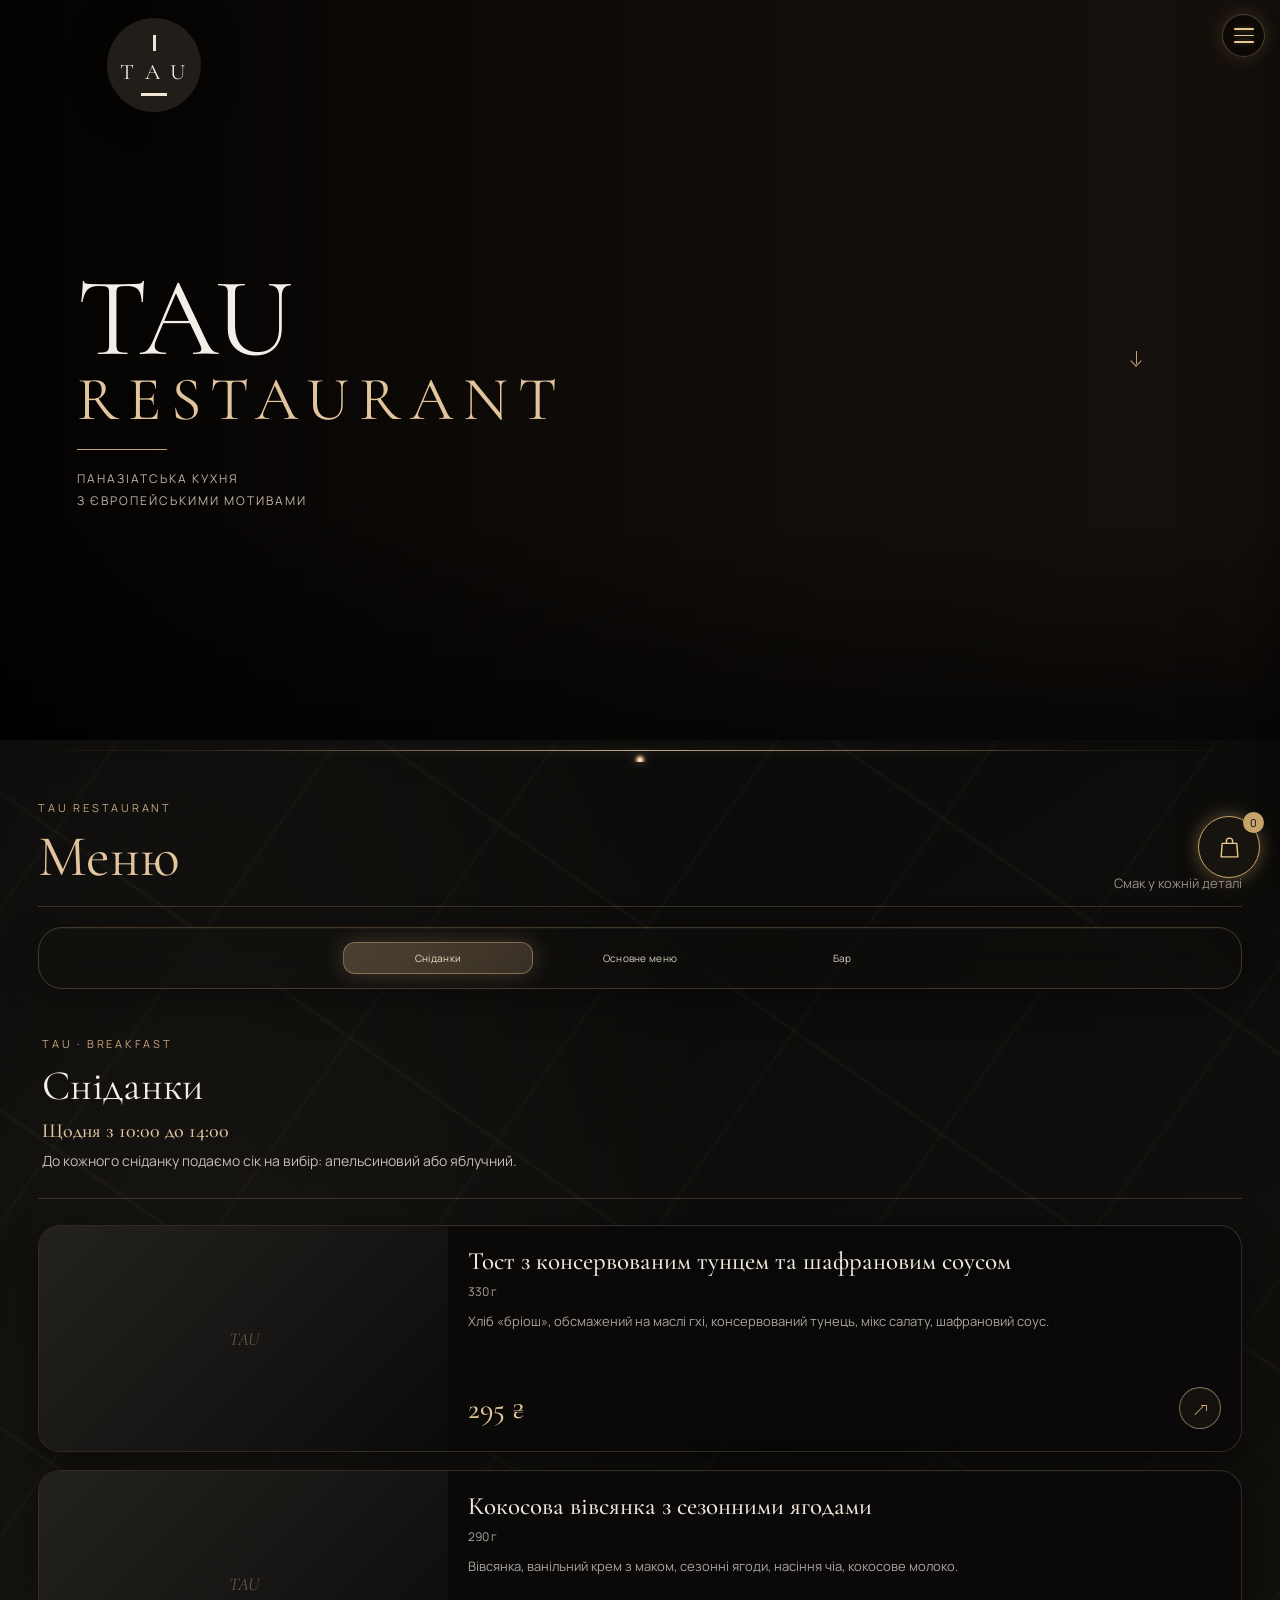
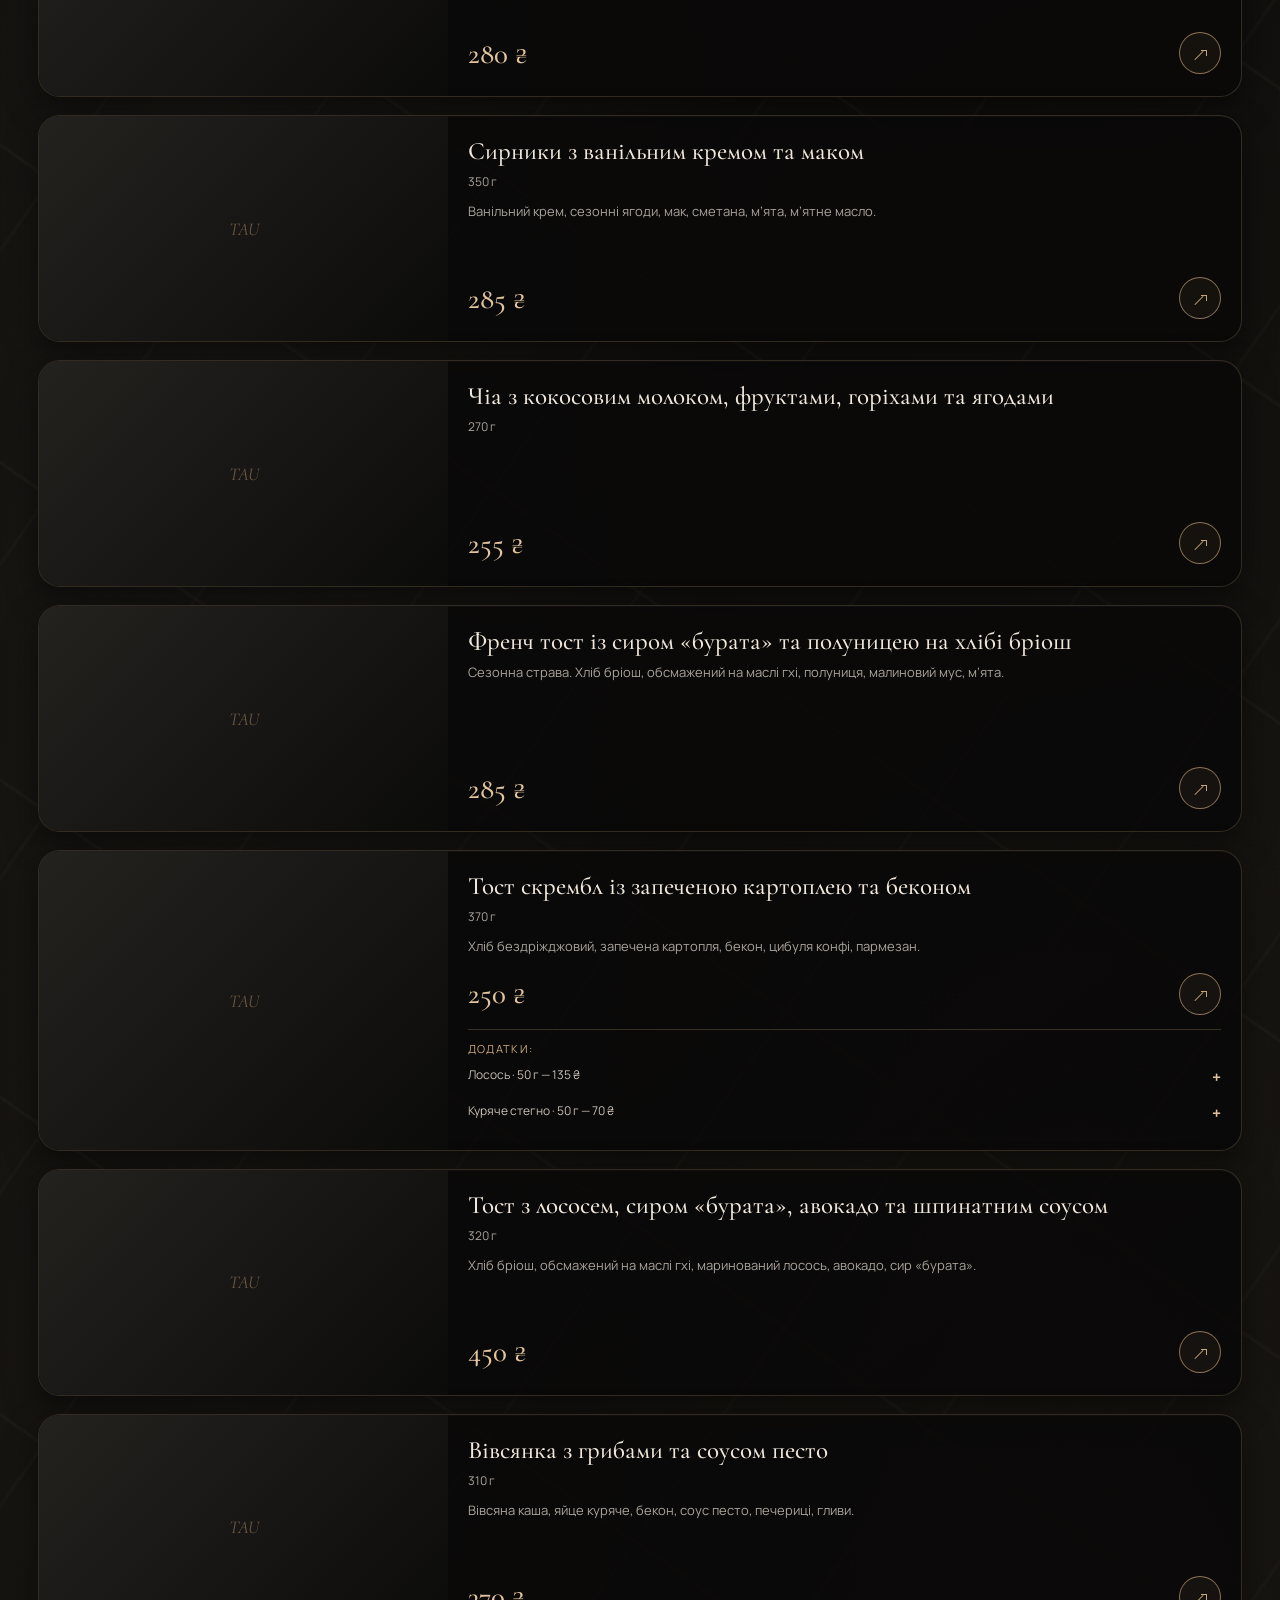
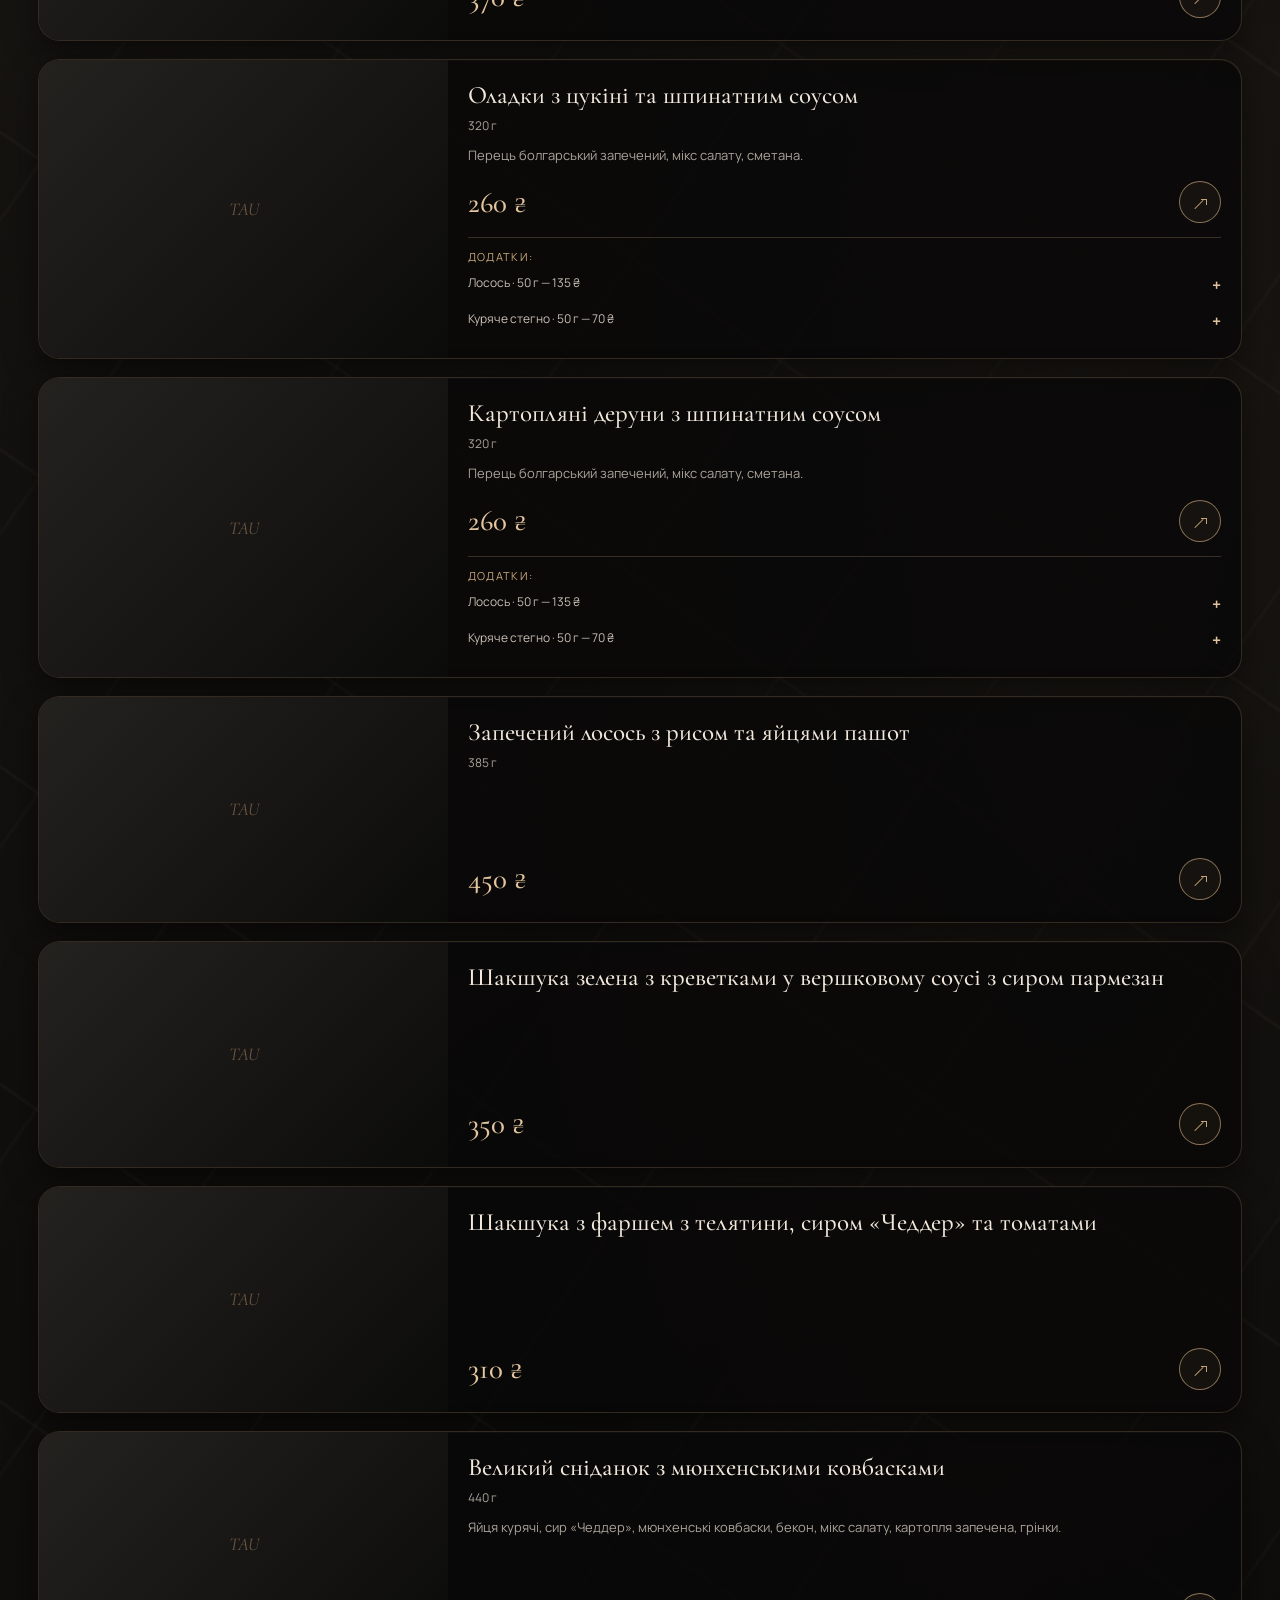
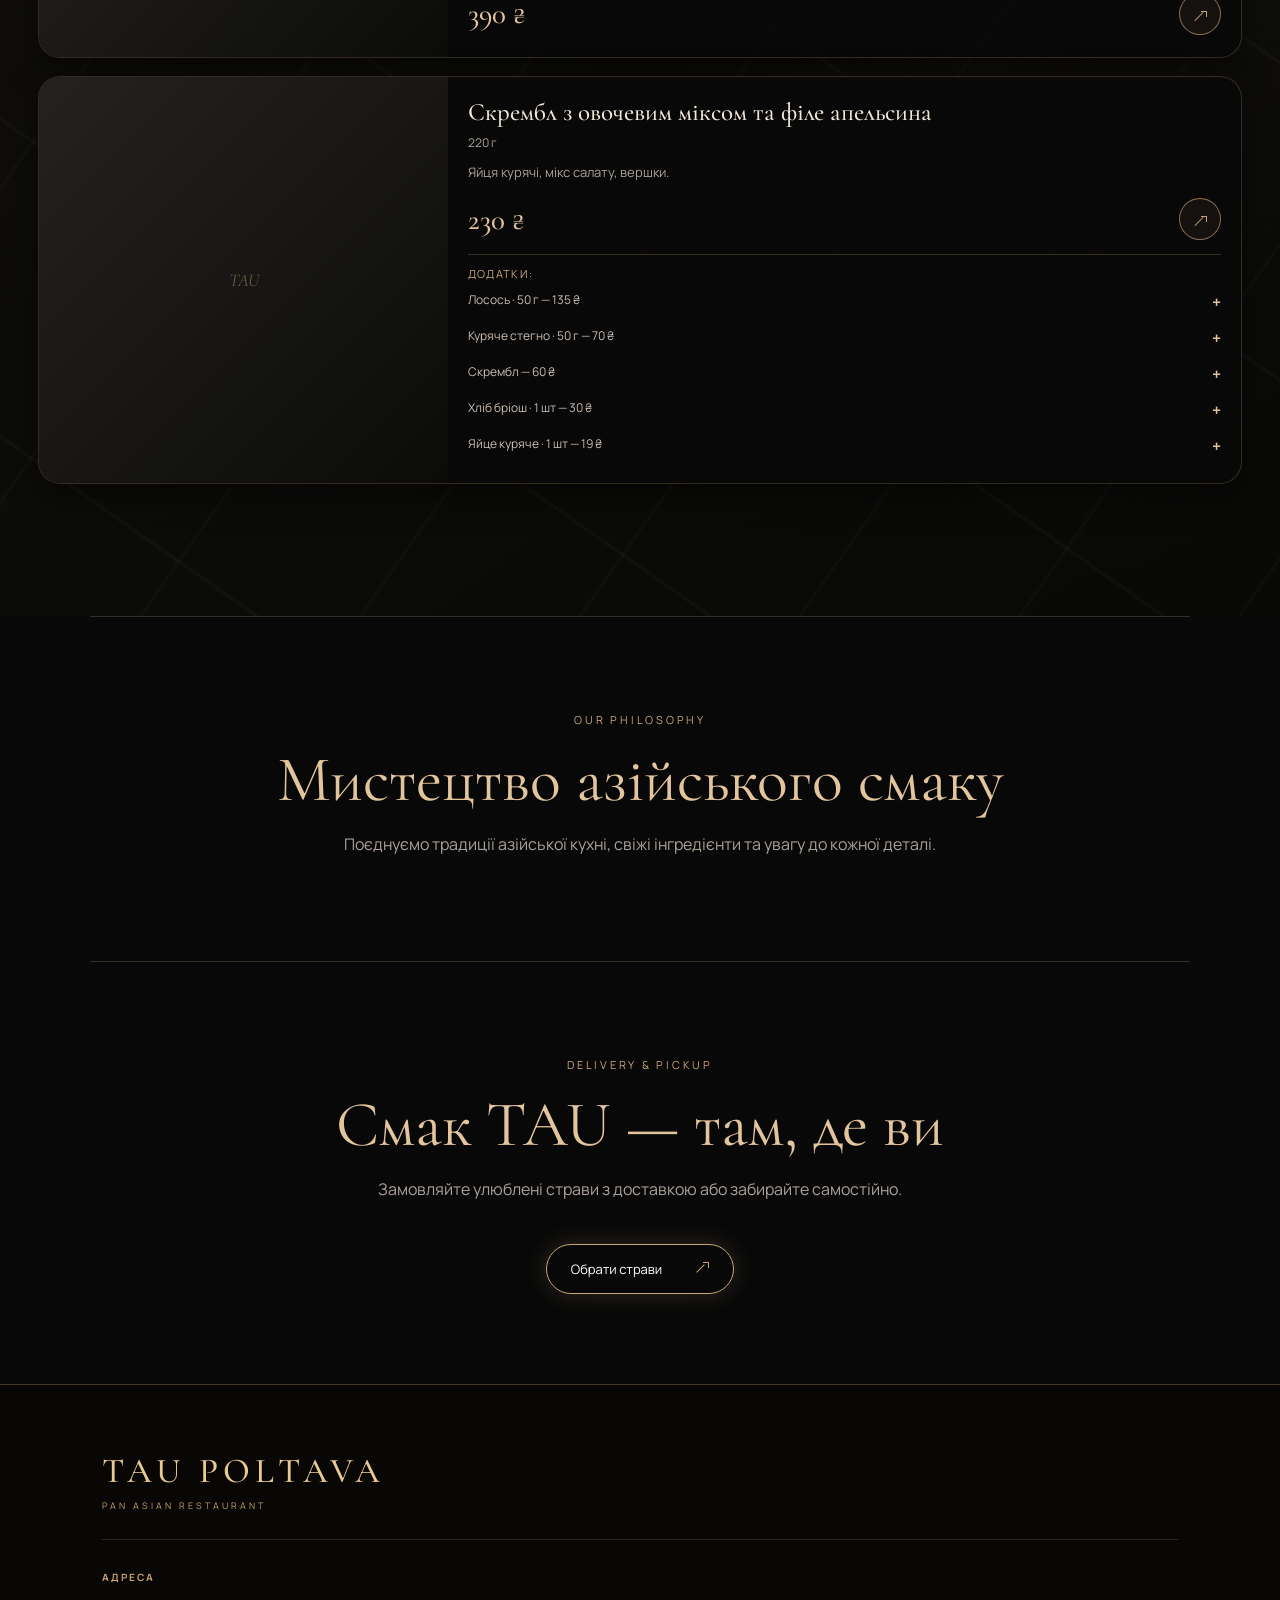
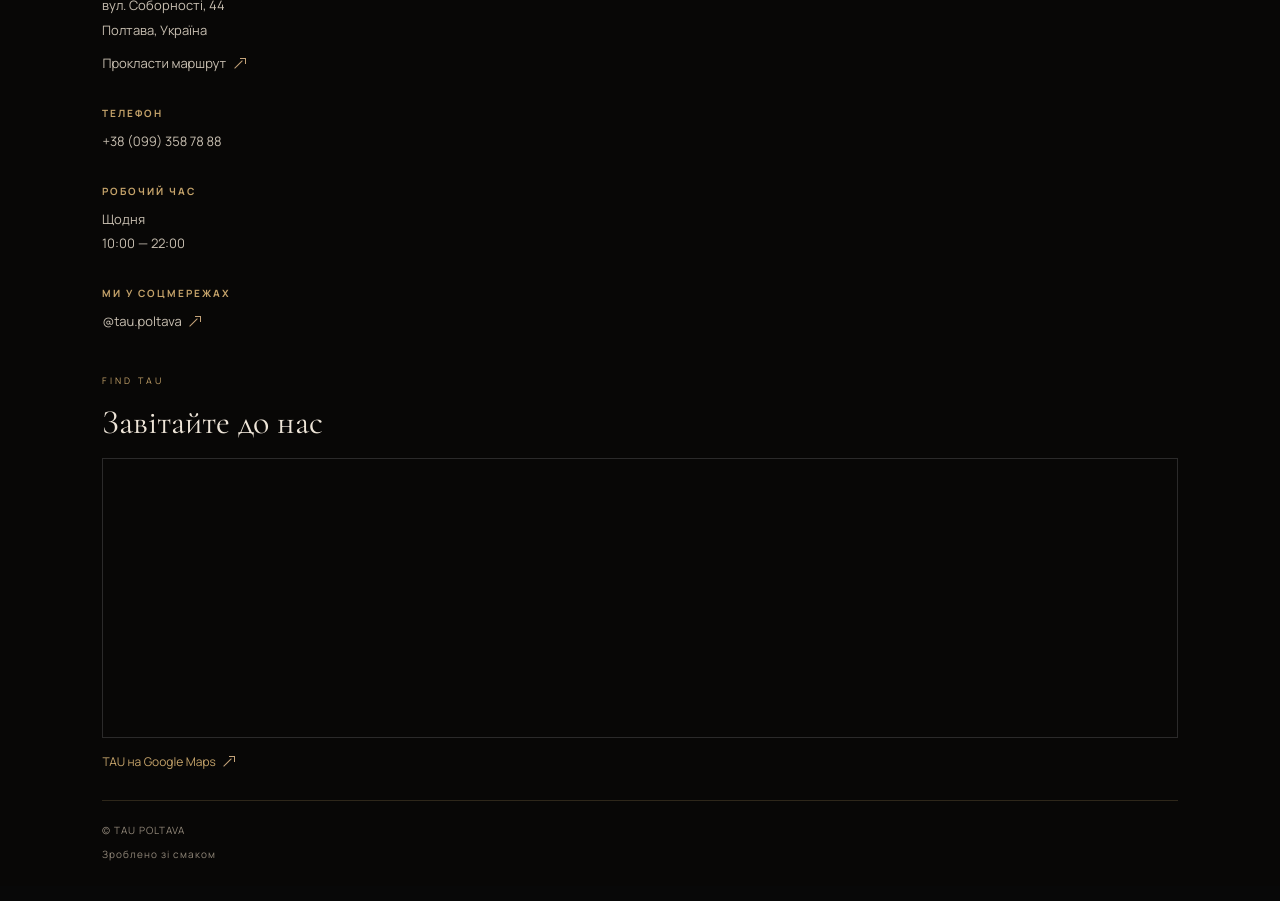
==== commit 9f64ddf2: "Add files via upload" ====
--- a/menu.html
+++ b/menu.html
@@ -536,8 +536,8 @@
 
 #menu.menu-section {
   position: relative;
-  isolation: isolate;
-  overflow: hidden;
+  isolation: auto;
+  overflow: visible !important;
   margin-top: 0;
   padding-top: 55px;
   background:
--- a/styles.css
+++ b/styles.css
@@ -1,676 +1,1271 @@
-*{box-sizing:border-box} :root{--bg:#080706;--panel:#11100e;--gold:#c9a77c;--gold2:#e2c49d;--muted:#99918a;--line:rgba(201,167,124,.24)} html{scroll-behavior:smooth} body{margin:0;background:radial-gradient(ellipse at 50% 0%,#201811 0,#080706 42rem);color:#f3eee8;font-family:Manrope,Arial,sans-serif} button{font:inherit;color:inherit}.topbar{height:96px;display:flex;align-items:center;justify-content:space-between;padding:18px clamp(20px,5vw,76px);position:absolute;z-index:3;top:0;left:0;right:0}.brand{text-decoration:none;color:var(--gold2);display:flex;flex-direction:column;gap:0}.brand span{font-family:"Cormorant Garamond",serif;font-size:54px;line-height:.8;letter-spacing:.23em}.brand small{font-size:8px;letter-spacing:.28em;margin:12px 0 0 5px}.top-actions{display:flex;gap:24px}.icon-btn{border:0;background:none;color:var(--gold2);font-size:27px;cursor:pointer;position:relative}.icon-btn b{font:10px Manrope;background:var(--gold);color:#15100b;border-radius:20px;padding:2px 5px;position:absolute;top:-3px;right:-9px}.hero{min-height:450px;height:57vw;max-height:650px;position:relative;display:flex;align-items:flex-end;padding:0 clamp(24px,6vw,90px) 66px;overflow:hidden;background:linear-gradient(90deg,rgba(0,0,0,.92),rgba(0,0,0,.38) 58%,rgba(0,0,0,.12)),linear-gradient(0deg,#080706 0%,transparent 35%),url("assets/hero.jpg") center/cover no-repeat,#17110d}.hero:after{content:"";position:absolute;inset:0;pointer-events:none;background:radial-gradient(ellipse at 75% 55%,transparent 0 22%,rgba(0,0,0,.22) 70%)}.hero-copy{position:relative;z-index:1}.eyebrow{font-size:11px;letter-spacing:.25em;color:var(--gold);text-transform:uppercase}.hero h1{font:400 clamp(58px,9vw,92px)/.9 "Cormorant Garamond",serif;margin:18px 0 12px}.tagline{display:flex;align-items:center;gap:12px;color:#c2b3a3;font-size:14px}.tagline i{width:42px;height:1px;background:var(--gold)}.hero-note{position:absolute;right:7%;bottom:18%;z-index:1;font:500 18px "Cormorant Garamond";letter-spacing:.3em;color:rgba(226,196,157,.55);text-align:right}.hero-note span{font:9px Manrope;letter-spacing:.35em}.category-nav{display:flex;gap:7px;overflow:auto;scrollbar-width:none;padding:14px clamp(16px,3vw,42px);margin:-1px auto 38px;position:relative;z-index:2;background:rgba(14,13,11,.93);border:1px solid rgba(201,167,124,.16);border-radius:40px;width:calc(100% - 40px);max-width:1300px}.category-nav button{white-space:nowrap;border:1px solid transparent;background:transparent;padding:12px 20px;border-radius:30px;color:#ddd3c8;cursor:pointer}.category-nav button.active,.category-nav button:hover{border-color:var(--gold);box-shadow:0 0 20px rgba(201,167,124,.18);color:#fff}.menu-section{max-width:1300px;margin:auto;padding:0 clamp(18px,3vw,42px) 90px}.section-heading{display:flex;align-items:end;justify-content:space-between;border-bottom:1px solid var(--line);padding-bottom:14px;margin-bottom:20px}.section-heading h2{font:400 34px "Cormorant Garamond";margin:4px 0 0}.muted{color:var(--muted);font-size:13px}.products{display:grid;grid-template-columns:repeat(2,minmax(0,1fr));gap:18px}.product{min-height:220px;display:grid;grid-template-columns:47% 1fr;background:linear-gradient(115deg,#171512,#0b0a09);border:1px solid rgba(201,167,124,.13);border-radius:22px;overflow:hidden;box-shadow:0 12px 30px #0008}.product-photo{background:linear-gradient(135deg,#29211a,#100e0c);min-height:220px;position:relative}.product-photo img{width:100%;height:100%;object-fit:cover;position:absolute;inset:0}.photo-placeholder{position:absolute;inset:0;display:grid;place-items:center;color:#6f5a43;font:italic 18px "Cormorant Garamond"}.product-info{padding:22px 20px;display:flex;flex-direction:column;align-items:flex-start}.product-info h3{font:500 27px/1.05 "Cormorant Garamond";margin:0 0 7px}.meta{color:#aaa19a;font-size:12px;margin-bottom:12px}.description{color:#aaa19a;font-size:13px;line-height:1.5;margin:0 0 16px}.product-foot{display:flex;align-items:center;justify-content:space-between;width:100%;margin-top:auto}.price{font:500 29px "Cormorant Garamond";color:var(--gold2)}.add-btn{border:1px solid var(--gold);border-radius:50%;width:42px;height:42px;background:transparent;color:var(--gold2);font-size:23px;cursor:pointer}.add-btn:hover{background:var(--gold);color:#100d09}.cart-panel{position:fixed;z-index:10;right:0;top:0;height:100dvh;width:min(440px,100%);background:#100e0c;border-left:1px solid var(--line);padding:26px;transform:translateX(105%);transition:.3s;display:flex;flex-direction:column}.cart-panel.open{transform:translateX(0)}.cart-head,.total{display:flex;align-items:center;justify-content:space-between}.cart-head h2{font:400 30px "Cormorant Garamond"}.close-btn{border:0;background:none;font-size:30px;color:var(--gold);cursor:pointer}.cart-items{flex:1;overflow:auto}.cart-row{display:flex;justify-content:space-between;gap:12px;padding:14px 0;border-bottom:1px solid var(--line);font-size:14px}.cart-row button{background:none;border:1px solid var(--line);border-radius:50%;width:25px;height:25px}.cart-bottom{border-top:1px solid var(--line);padding-top:20px}.total{margin-bottom:18px}.total strong{font:28px "Cormorant Garamond";color:var(--gold2)}.gold-button{width:100%;border:0;border-radius:30px;padding:15px;background:linear-gradient(110deg,#a98255,#e1c39a);color:#17100a;font-weight:700;cursor:pointer}.scrim{position:fixed;inset:0;background:#0009;z-index:9;opacity:0;pointer-events:none;transition:.3s}.scrim.show{opacity:1;pointer-events:auto}.toast{position:fixed;bottom:24px;left:50%;transform:translate(-50%,20px);background:#c9a77c;color:#160f09;padding:12px 20px;border-radius:30px;opacity:0;transition:.25s;z-index:20}.toast.show{opacity:1;transform:translate(-50%,0)}@media(max-width:760px){.topbar{height:82px}.brand span{font-size:43px}.hero{height:530px;min-height:530px;padding-bottom:70px;background-position:58% center}.hero-note{display:none}.category-nav{margin-bottom:30px}.category-nav button{padding:10px 16px}.products{grid-template-columns:1fr;gap:14px}.product{min-height:190px;grid-template-columns:45% 1fr}.product-photo{min-height:190px}.product-info{padding:17px 14px}.product-info h3{font-size:24px}.description{font-size:12px}.price{font-size:26px}}@media(max-width:390px){.product{grid-template-columns:42% 1fr}.product-info{padding:14px 11px}.product-info h3{font-size:21px}.meta{font-size:11px}}
-
-/* Refinements requested for TAU visual direction */
-.brand{gap:2px}.brand span{font-size:clamp(54px,7vw,76px);letter-spacing:.19em;color:#e0bf96;text-shadow:0 2px 18px #b18a5c55}.brand small{font-size:11px;letter-spacing:.48em;color:#c9a77c;margin:8px 0 0 8px}
-.hero{background-image:linear-gradient(90deg,rgba(0,0,0,.78),rgba(0,0,0,.12) 62%,rgba(0,0,0,.08)),linear-gradient(0deg,#080706 0%,transparent 31%),url("assets/hero.jpg");background-position:center,right center;background-size:cover}
-.hero-copy{padding-bottom:8px}.hero .eyebrow{display:none}
-.products{display:flex;flex-direction:column;gap:18px}
-.product{grid-template-columns:minmax(220px,43%) 1fr;min-height:230px}
-.product-photo{min-height:230px}
-.cart-panel{width:min(470px,100%);padding:30px 28px;background:linear-gradient(160deg,#191510,#0b0908 65%);box-shadow:-22px 0 70px #0009}
-.cart-head{align-items:flex-start;padding-bottom:22px;border-bottom:1px solid var(--line)}
-.cart-head h2{font:400 38px "Cormorant Garamond";margin:5px 0 0}
-.cart-head .muted{margin:2px 0 0}
-.cart-items{padding:10px 0}
-.cart-row{align-items:center;padding:18px 2px;border-bottom:1px solid rgba(201,167,124,.16)}
-.cart-row b{display:inline-block;color:var(--gold2);font:22px "Cormorant Garamond";margin-top:5px}
-.cart-row button{width:32px;height:32px;color:var(--gold2);font-size:20px}
-.cart-bottom{padding-top:22px}
-.total{font-size:14px;color:#cfc4b8}
-.total strong{font-size:34px}
-.gold-button{min-height:54px;letter-spacing:.02em;box-shadow:0 8px 24px #a9825530}
-.gold-button span{font-size:20px;margin-left:8px}
-.cart-hint{font-size:11px;color:#81766b;text-align:center;margin:13px 0 0}
-.bag-btn{font-size:28px}.bag-icon{display:inline-block;border:1.5px solid var(--gold2);border-radius:5px;width:23px;height:23px;line-height:17px;font-size:18px}
-@media(max-width:760px){.brand span{font-size:57px}.brand small{font-size:10px}.hero{background-position:58% center;height:540px;min-height:540px}.products{display:flex;flex-direction:column}.product{grid-template-columns:46% 1fr;min-height:205px}.product-photo{min-height:205px}.cart-panel{padding:24px 20px}}
-@media(max-width:390px){.product{grid-template-columns:43% 1fr}.product-info{padding:14px 11px}}
-
-/* Premium TAU home + anchored menu */
-.brand-lockup{width:180px;text-decoration:none;color:var(--gold2);display:flex;flex-direction:column;align-items:center;gap:6px}
-.brand-symbol{width:94px;height:94px;border-radius:50%;background:#211d19;display:flex;flex-direction:column;align-items:center;justify-content:center;gap:8px;box-shadow:0 0 34px #0009}
-.brand-symbol i{height:16px;width:3px;background:#f1e5d6;display:block}.brand-symbol b{font:400 22px "Cormorant Garamond";letter-spacing:.12em;color:#f5eee5}.brand-symbol em{height:3px;width:26px;background:#f1e5d6;display:block}
-.brand-lockup small{font:9px Manrope;letter-spacing:.16em;color:#e8ded1;white-space:nowrap}.brand-lockup strong{font:10px Manrope;letter-spacing:.45em;color:var(--gold2);font-weight:500}
-.topbar{position:absolute;align-items:flex-start}.main-nav{display:flex;gap:25px;padding-top:28px}.main-nav a{font-size:11px;letter-spacing:.12em;text-transform:uppercase;color:#e8ded1;text-decoration:none}.main-nav a:hover{color:var(--gold2)}
-.home-hero{height:740px;max-height:none;min-height:620px;align-items:center;padding-top:100px;background-image:linear-gradient(90deg,rgba(0,0,0,.86),rgba(0,0,0,.2) 62%,rgba(0,0,0,.02)),linear-gradient(0deg,#080706 0%,transparent 30%),url("assets/hero.jpg");background-position:center;background-size:cover}
-.hero h1{font-size:clamp(64px,9vw,112px);line-height:.83}.hero h1 span{color:var(--gold2)}.hero-cta{display:inline-flex;align-items:center;gap:24px;margin-top:28px;padding:15px 24px;border:1px solid var(--gold);border-radius:40px;color:#fff;text-decoration:none;font-size:13px;box-shadow:0 0 24px #c9a77c35}.hero-cta span{color:var(--gold2);font-size:22px}.scroll-cue{position:absolute;bottom:28px;left:50%;color:var(--gold2);font-size:22px}
-.menu-section{scroll-margin-top:20px;padding-top:35px}.section-heading h2{font-size:58px}.category-nav{position:sticky;top:8px;z-index:5;max-width:1300px;margin:20px auto 28px;background:rgba(10,9,8,.95);backdrop-filter:blur(16px)}
-.category-nav button.active{background:linear-gradient(110deg,#a98255,#e1c39a);color:#15100a;box-shadow:0 0 22px #c9a77c44}
-.menu-category{scroll-margin-top:90px;margin-bottom:42px}.category-title{display:flex;align-items:center;gap:18px;border-bottom:1px solid var(--line);margin-bottom:16px}.category-title h3{font:400 32px "Cormorant Garamond";margin:0 0 10px;color:var(--gold2)}.category-title span{font-size:11px;color:var(--muted)}
-.products{display:flex;flex-direction:column}.product{grid-template-columns:44% 1fr;min-height:225px}.product-photo{min-height:225px}.product-info h4{font:500 28px/1.05 "Cormorant Garamond";margin:0 0 8px}.empty-category{padding:6px 0 18px}
-.info-section{max-width:1100px;margin:0 auto;padding:90px 28px;border-top:1px solid var(--line);text-align:center}.info-section h2{font:400 clamp(38px,6vw,64px) "Cormorant Garamond";margin:12px 0;color:var(--gold2)}.info-section p{max-width:600px;margin:12px auto;color:#aaa19a;line-height:1.8}.info-section a:not(.hero-cta){color:var(--gold2);text-decoration:none}
-@media(max-width:760px){.topbar{height:110px;padding:14px 18px}.brand-lockup{width:130px;align-items:flex-start}.brand-symbol{width:76px;height:76px}.brand-symbol b{font-size:18px}.brand-lockup small{font-size:7px}.brand-lockup strong{font-size:9px}.main-nav{display:none}.top-actions{padding-top:18px}.home-hero{height:680px;min-height:620px;padding:0 25px 50px;background-position:58% center}.hero h1{font-size:68px}.menu-section{padding-top:15px}.section-heading h2{font-size:48px}.category-nav{width:calc(100% - 28px);padding:9px;gap:3px}.category-nav button{padding:10px 14px;font-size:12px}.product{grid-template-columns:44% 1fr;min-height:195px}.product-photo{min-height:195px}.product-info{padding:16px 14px}.product-info h4{font-size:24px}.info-section{padding:65px 22px}}
-@media(max-width:390px){.hero h1{font-size:59px}.product{grid-template-columns:42% 1fr}.product-info{padding:13px 10px}.product-info h4{font-size:21px}}
-
-.landing{background:#080706;color:#f2ece4}
-.landing-header{position:absolute;z-index:5;top:0;left:0;right:0;display:flex;justify-content:space-between;align-items:flex-start;padding:24px clamp(22px,6vw,90px)}
-.landing .brand-lockup{width:180px;text-decoration:none;color:#d9b486;display:flex;flex-direction:column;align-items:center;gap:6px}
-.landing .brand-symbol{width:112px;height:112px;border-radius:50%;background:#211d19;display:flex;flex-direction:column;align-items:center;justify-content:center;gap:8px;box-shadow:0 0 38px #000b}
-.landing .brand-symbol i{height:17px;width:3px;background:#f4e9dc;display:block}.landing .brand-symbol b{font:400 25px "Cormorant Garamond";letter-spacing:.12em;color:#f5eee5}.landing .brand-symbol em{height:3px;width:27px;background:#f4e9dc;display:block}
-.landing .brand-lockup small{font:9px Manrope;letter-spacing:.15em;color:#eee2d3;white-space:nowrap}.landing .brand-lockup strong{font:11px Manrope;letter-spacing:.5em;color:#d9b486;font-weight:500}
-.header-instagram{color:#d9b486;text-decoration:none;font-size:10px;letter-spacing:.2em;padding-top:32px}
-.landing-hero{min-height:650px;height:83vh;max-height:900px;display:flex;align-items:flex-end;padding:0 clamp(24px,8vw,120px) 85px;position:relative;overflow:hidden;background:linear-gradient(90deg,rgba(0,0,0,.86),rgba(0,0,0,.24) 62%,rgba(0,0,0,.05)),linear-gradient(0deg,#080706 0%,transparent 36%),url("assets/hero.jpg") center 45%/cover no-repeat}
-.landing-hero:after{content:"";position:absolute;inset:0;background:radial-gradient(ellipse at 75% 48%,transparent 0 22%,rgba(0,0,0,.16) 72%);pointer-events:none}
-.landing-copy{position:relative;z-index:1;max-width:720px}.landing-copy .eyebrow{color:#d9b486;font-size:11px;letter-spacing:.27em}
-.landing-copy h1{font:400 clamp(58px,8vw,104px)/.9 "Cormorant Garamond";margin:22px 0;color:#f3ece3}.landing-copy h1 span{color:#d9b486}
-.landing-copy p{font-size:14px;color:#c4b8aa;letter-spacing:.03em;max-width:420px;line-height:1.8}
-.choice-section{max-width:1250px;margin:0 auto;padding:60px 28px 75px;text-align:center}
-.choice-intro h2{font:400 clamp(42px,5vw,62px) "Cormorant Garamond";margin:12px 0 4px}.choice-intro p{font-size:13px;color:#9c9288;margin:0}
-.choice-buttons{display:grid;grid-template-columns:repeat(4,minmax(0,1fr));gap:14px;margin-top:38px}
-.choice-card{min-height:195px;text-align:left;position:relative;display:flex;flex-direction:column;justify-content:flex-end;padding:22px 20px;text-decoration:none;color:#f2ece4;border:1px solid rgba(201,167,124,.34);border-radius:16px;background:linear-gradient(150deg,#1b1712,#0c0a09);transition:.25s}
-.choice-card:hover{transform:translateY(-5px);border-color:#d9b486;box-shadow:0 12px 32px #0008}
-.choice-number{position:absolute;top:18px;left:20px;color:#9d7954;font:18px "Cormorant Garamond"}
-.choice-title{font:500 25px/1.05 "Cormorant Garamond";color:#e2c49d}.choice-desc{font-size:11px;color:#aaa097;line-height:1.5;margin-top:10px;max-width:220px}.choice-arrow{position:absolute;right:18px;top:17px;color:#d9b486;font-size:20px}
-.ornamental-divider{display:flex;align-items:center;justify-content:center;gap:18px;max-width:900px;margin:0 auto 35px;color:#c9a77c}.ornamental-divider span{height:1px;flex:1;background:linear-gradient(90deg,transparent,#a98255,transparent)}.ornamental-divider b{font-size:24px;font-weight:400}
-.landing-footer{background:linear-gradient(180deg,#100d0a,#070605);border-top:1px solid rgba(201,167,124,.25);padding:45px clamp(22px,6vw,85px) 20px}
-.footer-brand{display:flex;flex-direction:column;align-items:flex-start;color:#d9b486;margin-bottom:30px}.footer-brand span{font:50px/.85 "Cormorant Garamond";letter-spacing:.22em}.footer-brand small{font-size:8px;letter-spacing:.22em;margin-top:10px;color:#9d8a75}
-.footer-columns{display:grid;grid-template-columns:repeat(4,1fr);gap:24px;padding-bottom:32px}.footer-columns h3{font:400 23px "Cormorant Garamond";color:#d9b486;margin:0 0 9px}.footer-columns p,.footer-columns small{font-size:12px;line-height:1.8;color:#aaa097;margin:0}.footer-columns a{color:#d9b486;text-decoration:none}.footer-columns small{font-size:10px;display:block;margin-top:5px}
-.map-wrap{border:1px solid rgba(201,167,124,.3);border-radius:14px;overflow:hidden;display:grid;grid-template-columns:240px 1fr;min-height:230px;background:#14100c}.map-caption{padding:24px;align-self:center}.map-caption h2{font:32px "Cormorant Garamond";color:#e2c49d;margin:8px 0}.map-wrap iframe{width:100%;height:230px;border:0;filter:grayscale(.8) sepia(.2) brightness(.8)}
-.footer-bottom{display:flex;justify-content:space-between;border-top:1px solid rgba(201,167,124,.15);padding-top:16px;margin-top:25px;color:#776e65;font-size:9px;letter-spacing:.15em}
-@media(max-width:850px){.choice-buttons{grid-template-columns:repeat(2,1fr)}.landing-hero{height:680px;min-height:620px;background-position:58% center}.footer-columns{grid-template-columns:repeat(2,1fr)}}
-@media(max-width:520px){.landing-header{padding:16px 17px}.landing .brand-lockup{align-items:flex-start;width:150px}.landing .brand-symbol{width:86px;height:86px}.landing .brand-symbol b{font-size:20px}.landing .brand-lockup small{font-size:7px}.landing .brand-lockup strong{font-size:9px}.header-instagram{font-size:8px;padding-top:25px}.landing-hero{min-height:620px;height:78vh;padding:0 23px 65px;background-position:58% center}.landing-copy h1{font-size:61px}.landing-copy p{font-size:12px}.choice-section{padding:42px 16px 55px}.choice-buttons{grid-template-columns:1fr;gap:10px;margin-top:26px}.choice-card{min-height:130px;padding:18px}.choice-title{font-size:26px}.footer-columns{grid-template-columns:1fr 1fr;gap:24px 15px}.map-wrap{grid-template-columns:1fr}.map-caption{padding:18px 20px 8px}.map-wrap iframe{height:210px}.landing-footer{padding:35px 18px 18px}}
-
-/* Homepage refinement round */
-.landing-copy{max-width:570px;padding:26px 30px 28px;margin-left:-8px;background:linear-gradient(90deg,rgba(5,5,5,.66),rgba(5,5,5,.28) 78%,transparent);border-left:1px solid rgba(217,180,134,.55);backdrop-filter:blur(1.5px)}
-.landing-copy h1{font-size:clamp(48px,6.2vw,76px);line-height:.94;margin:0;text-shadow:0 3px 22px rgba(0,0,0,.9),0 1px 5px #000}
-.landing-copy h1 span{display:inline-block;color:#e0bd91;text-shadow:0 3px 22px rgba(0,0,0,.95),0 1px 5px #000}
-.choice-intro h2{margin:0;font-size:clamp(38px,4.5vw,54px)}
-.choice-card{min-height:164px;border-radius:19px;padding:24px 22px 22px;background:linear-gradient(135deg,rgba(43,34,25,.96),rgba(13,11,9,.98));}
-.choice-title{font-size:27px;max-width:240px}.choice-desc{max-width:230px}.choice-arrow{right:20px;top:50%;transform:translateY(-50%);font-size:25px;color:#d9b486}
-.choice-card:hover .choice-arrow{transform:translate(4px,-50%)}
-@media(max-width:850px){.choice-card{min-height:145px}}
-@media(max-width:520px){.landing-copy{margin-left:0;padding:18px 18px 19px;max-width:100%;background:linear-gradient(90deg,rgba(0,0,0,.73),rgba(0,0,0,.36));}.landing-copy h1{font-size:clamp(43px,11vw,57px);line-height:.98}.choice-card{min-height:112px;padding:17px 20px;border-radius:16px}.choice-title{font-size:25px;max-width:calc(100% - 34px)}.choice-desc{font-size:10px;margin-top:6px}.choice-arrow{right:17px;font-size:23px}}
-
-
-/* Homepage refinement v4: move descriptor above hero title, balanced action tiles */
-.landing .brand-lockup{gap:0}
-.landing .brand-lockup small,.landing .brand-lockup strong{display:none}
-.hero-kicker{display:block;color:#d9b486;font:500 10px Manrope,Arial,sans-serif;letter-spacing:.25em;margin:0 0 14px 2px;text-shadow:0 2px 10px #000}
-.landing-copy{padding-top:24px;padding-bottom:25px}
-.choice-buttons{grid-template-columns:repeat(4,minmax(0,1fr));gap:16px;align-items:stretch}
-.choice-card{min-height:178px;justify-content:center;align-items:center;text-align:center;padding:24px 22px;border-radius:20px;gap:12px}
-.choice-title{display:flex;align-items:center;justify-content:center;min-height:56px;width:100%;max-width:none;font-size:26px;line-height:1.12}
-.choice-desc{display:flex;align-items:center;justify-content:center;min-height:38px;width:100%;max-width:none;margin:0;font-size:11px;line-height:1.55}
+
+*{box-sizing:border-box}
+:root{
+  --bg:#080706;
+  --panel:#11100e;
+  --gold:#c9a77c;
+  --gold2:#e2c49d;
+  --muted:#99918a;
+  --line:rgba(201,167,124,.24)
+}
+html{scroll-behavior:smooth}
+body{
+  margin:0;
+  background:radial-gradient(ellipse at 50% 0%,#201811 0,#080706 42rem);
+  color:#f3eee8;
+  font-family:Manrope,Arial,sans-serif
+}
+button{font:inherit;color:inherit}
+
+/* HEADER */
+.topbar{
+  height:96px;
+  display:flex;
+  align-items:flex-start;
+  justify-content:space-between;
+  padding:18px clamp(20px,5vw,76px);
+  position:absolute;
+  z-index:1000;
+  top:0;left:0;right:0
+}
+.brand{
+  text-decoration:none;
+  color:var(--gold2);
+  display:flex;
+  flex-direction:column;
+  gap:2px
+}
+.brand span{
+  font:400 clamp(54px,7vw,76px)/.8 "Cormorant Garamond",serif;
+  letter-spacing:.19em;
+  color:#e0bf96;
+  text-shadow:0 2px 18px #b18a5c55
+}
+.brand small{
+  font-size:11px;
+  letter-spacing:.48em;
+  color:var(--gold);
+  margin:8px 0 0 8px
+}
+.top-actions{display:flex;gap:24px}
+.icon-btn{
+  position:relative;
+  border:0;
+  background:none;
+  color:var(--gold2);
+  font-size:27px;
+  cursor:pointer
+}
+.icon-btn b{
+  position:absolute;
+  top:-3px;right:-9px;
+  padding:2px 5px;
+  border-radius:20px;
+  background:var(--gold);
+  color:#15100b;
+  font:10px Manrope
+}
+.bag-btn{font-size:28px}
+.bag-icon{
+  display:inline-block;
+  width:23px;height:23px;
+  border:1.5px solid var(--gold2);
+  border-radius:5px;
+  line-height:17px;
+  font-size:18px
+}
+
+/* LOGO */
+.brand-lockup{
+  width:180px;
+  display:flex;
+  flex-direction:column;
+  align-items:center;
+  gap:6px;
+  text-decoration:none;
+  color:var(--gold2)
+}
+.brand-symbol{
+  width:94px;height:94px;
+  display:flex;
+  flex-direction:column;
+  align-items:center;
+  justify-content:center;
+  gap:8px;
+  border-radius:50%;
+  background:#211d19;
+  box-shadow:0 0 34px #0009
+}
+.brand-symbol i{
+  display:block;
+  width:3px;height:16px;
+  background:#f1e5d6
+}
+.brand-symbol b{
+  color:#f5eee5;
+  font:400 22px "Cormorant Garamond";
+  letter-spacing:.12em
+}
+.brand-symbol em{
+  display:block;
+  width:26px;height:3px;
+  background:#f1e5d6
+}
+.brand-lockup small{
+  color:#e8ded1;
+  font:9px Manrope;
+  letter-spacing:.16em;
+  white-space:nowrap
+}
+.brand-lockup strong{
+  color:var(--gold2);
+  font:500 10px Manrope;
+  letter-spacing:.45em
+}
+
+/* NAVIGATION */
+.main-nav{
+  display:flex;
+  gap:25px;
+  padding-top:28px
+}
+.main-nav a{
+  color:#e8ded1;
+  font-size:11px;
+  letter-spacing:.12em;
+  text-transform:uppercase;
+  text-decoration:none
+}
+.main-nav a:hover{color:var(--gold2)}
+
+/* HERO */
+.hero{
+  position:relative;
+  display:flex;
+  align-items:flex-end;
+  min-height:450px;
+  height:57vw;
+  max-height:650px;
+  padding:0 clamp(24px,6vw,90px) 66px;
+  overflow:hidden;
+  background:
+    linear-gradient(90deg,rgba(0,0,0,.78),rgba(0,0,0,.12) 62%,rgba(0,0,0,.08)),
+    linear-gradient(0deg,#080706 0%,transparent 31%),
+    url("assets/hero.jpg") center/cover no-repeat,
+    #17110d
+}
+.hero:after{
+  content:"";
+  position:absolute;
+  inset:0;
+  pointer-events:none;
+  background:radial-gradient(ellipse at 75% 55%,transparent 0 22%,rgba(0,0,0,.22) 70%)
+}
+.hero-copy{position:relative;z-index:1;padding-bottom:8px}
+.eyebrow{
+  color:var(--gold);
+  font-size:11px;
+  letter-spacing:.25em;
+  text-transform:uppercase
+}
+.hero .eyebrow{display:none}
+.hero h1{
+  margin:18px 0 12px;
+  font:400 clamp(64px,9vw,112px)/.83 "Cormorant Garamond",serif
+}
+.hero h1 span{color:var(--gold2)}
+.hero-note{
+  position:absolute;
+  right:7%;bottom:18%;
+  z-index:1;
+  color:rgba(226,196,157,.55);
+  text-align:right;
+  font:500 18px "Cormorant Garamond";
+  letter-spacing:.3em
+}
+.hero-note span{
+  font:9px Manrope;
+  letter-spacing:.35em
+}
+.tagline{
+  display:block;
+  max-width:100%;
+  margin:0;
+  color:#c2b3a3;
+  font-size:12px;
+  line-height:1.8;
+  letter-spacing:2px
+}
+.tau-title{
+  display:flex;
+  flex-direction:column;
+  align-items:flex-start;
+  margin:0;
+  line-height:.9
+}
+.tau-title span{
+  display:block;
+  margin-top:8px;
+  font-size:.55em;
+  letter-spacing:.16em
+}
+.tau-line{
+  width:90px;height:1px;
+  margin:24px 0 18px;
+  background:#c5a36a
+}
+.hero-cta{
+  display:inline-flex;
+  align-items:center;
+  gap:24px;
+  margin-top:28px;
+  padding:15px 24px;
+  border:1px solid var(--gold);
+  border-radius:40px;
+  color:#fff;
+  text-decoration:none;
+  font-size:13px;
+  box-shadow:0 0 24px #c9a77c35
+}
+.hero-cta span{color:var(--gold2);font-size:22px}
+.scroll-cue{
+  position:absolute;
+  bottom:28px;left:50%;
+  color:var(--gold2);
+  font-size:22px
+}
+
+/* HOMEPAGE HERO */
+.home-hero{
+  height:740px;
+  max-height:none;
+  min-height:620px;
+  align-items:center;
+  padding-top:100px;
+  background-image:
+    linear-gradient(90deg,rgba(0,0,0,.86),rgba(0,0,0,.2) 62%,rgba(0,0,0,.02)),
+    linear-gradient(0deg,#080706 0%,transparent 30%),
+    url("assets/hero.jpg");
+  background-position:center;
+  background-size:cover
+}
+.home-hero:after{background:none}
+
+/* LANDING PAGE */
+.landing{
+  background:#080706;
+  color:#f2ece4
+}
+.landing-header{
+  position:absolute;
+  z-index:1000;
+  top:0;left:0;right:0;
+  display:flex;
+  align-items:flex-start;
+  justify-content:space-between;
+  padding:24px clamp(22px,6vw,90px)
+}
+.landing .brand-lockup{
+  width:180px;
+  display:flex;
+  flex-direction:column;
+  align-items:center;
+  gap:0;
+  color:#d9b486;
+  text-decoration:none
+}
+.landing .brand-symbol{
+  width:112px;height:112px;
+  display:flex;
+  flex-direction:column;
+  align-items:center;
+  justify-content:center;
+  gap:8px;
+  border-radius:50%;
+  background:#211d19;
+  box-shadow:0 0 38px #000b
+}
+.landing .brand-symbol i{
+  display:block;
+  width:3px;height:17px;
+  background:#f4e9dc
+}
+.landing .brand-symbol b{
+  color:#f5eee5;
+  font:400 25px "Cormorant Garamond";
+  letter-spacing:.12em
+}
+.landing .brand-symbol em{
+  display:block;
+  width:27px;height:3px;
+  background:#f4e9dc
+}
+.landing .brand-lockup small,
+.landing .brand-lockup strong{display:none}
+.header-instagram{
+  padding-top:32px;
+  color:#d9b486;
+  font-size:10px;
+  letter-spacing:.2em;
+  text-decoration:none
+}
+.landing-hero{
+  position:relative;
+  display:flex;
+  align-items:flex-end;
+  min-height:650px;
+  height:83vh;
+  max-height:900px;
+  padding:0 clamp(24px,8vw,120px) 85px;
+  overflow:hidden;
+  background:
+    linear-gradient(90deg,rgba(0,0,0,.86),rgba(0,0,0,.24) 62%,rgba(0,0,0,.05)),
+    linear-gradient(0deg,#080706 0%,transparent 36%),
+    url("assets/hero.jpg") center 45%/cover no-repeat
+}
+.landing-hero:after{
+  content:"";
+  position:absolute;
+  inset:0;
+  pointer-events:none;
+  background:radial-gradient(ellipse at 75% 48%,transparent 0 22%,rgba(0,0,0,.16) 72%)
+}
+.landing-copy{
+  position:relative;
+  z-index:1;
+  max-width:570px;
+  margin-left:-8px;
+  padding:24px 30px 25px;
+  border-left:1px solid rgba(217,180,134,.55);
+  background:linear-gradient(90deg,rgba(5,5,5,.66),rgba(5,5,5,.28) 78%,transparent);
+  backdrop-filter:blur(1.5px)
+}
+.hero-kicker{
+  display:block;
+  margin:0 0 14px 2px;
+  color:#d9b486;
+  font:500 10px Manrope,Arial,sans-serif;
+  letter-spacing:.25em;
+  text-shadow:0 2px 10px #000
+}
+.landing-copy .eyebrow{
+  color:#d9b486;
+  font-size:11px;
+  letter-spacing:.27em
+}
+.landing-copy h1{
+  margin:0;
+  color:#f3ece3;
+  font:400 clamp(48px,6.2vw,76px)/.94 "Cormorant Garamond";
+  text-shadow:0 3px 22px #000,0 1px 5px #000
+}
+.landing-copy h1 span{
+  display:inline-block;
+  color:#e0bd91;
+  text-shadow:0 3px 22px #000,0 1px 5px #000
+}
+.landing-copy p{
+  max-width:420px;
+  color:#c4b8aa;
+  font-size:14px;
+  line-height:1.8;
+  letter-spacing:.03em
+}
+
+/* CHOICE CARDS */
+.choice-section{
+  max-width:1250px;
+  margin:0 auto;
+  padding:60px 28px 75px;
+  text-align:center
+}
+.choice-intro h2{
+  margin:0;
+  font:400 clamp(38px,4.5vw,54px) "Cormorant Garamond"
+}
+.choice-intro p{
+  margin:0;
+  color:#9c9288;
+  font-size:13px
+}
+.choice-buttons{
+  display:grid;
+  grid-template-columns:repeat(4,minmax(0,1fr));
+  align-items:stretch;
+  gap:16px;
+  margin-top:38px
+}
+.choice-card{
+  position:relative;
+  display:flex;
+  flex-direction:column;
+  justify-content:center;
+  align-items:center;
+  gap:12px;
+  min-height:110px;
+  padding:24px 22px;
+  border:1px solid rgba(201,167,124,.34);
+  border-radius:20px;
+  background:linear-gradient(135deg,rgba(43,34,25,.96),rgba(13,11,9,.98));
+  color:#f2ece4;
+  text-align:center;
+  text-decoration:none;
+  transition:.25s
+}
+.choice-card:hover{
+  transform:translateY(-5px);
+  border-color:#d9b486;
+  box-shadow:0 12px 32px #0008
+}
+.choice-number{
+  position:absolute;
+  top:18px;left:20px;
+  color:#9d7954;
+  font:18px "Cormorant Garamond"
+}
+.choice-title{
+  display:flex;
+  align-items:center;
+  justify-content:center;
+  width:100%;
+  min-height:0;
+  max-width:none;
+  color:#e2c49d;
+  font:500 26px/1.12 "Cormorant Garamond"
+}
+.choice-desc{display:none!important}
 .choice-arrow{display:none!important}
-@media(max-width:850px){.choice-buttons{grid-template-columns:repeat(2,minmax(0,1fr))}.choice-card{min-height:160px}}
-@media(max-width:520px){.hero-kicker{font-size:8px;letter-spacing:.19em;margin-bottom:12px}.choice-buttons{grid-template-columns:1fr;gap:12px}.choice-card{min-height:116px;display:flex;flex-direction:row;justify-content:center;align-items:center;gap:6px;padding:18px 22px}.choice-title{min-height:0;font-size:24px}.choice-desc{min-height:0;font-size:10px}.landing .brand-lockup{gap:0}}
-
-/* Main menu sections and breakfast presentation */
-.category-nav{justify-content:center;gap:12px;padding:14px;margin-bottom:30px}
-.category-nav .category-main{display:flex;align-items:center;justify-content:center;gap:11px;min-width:190px;padding:13px 24px;font-size:14px;letter-spacing:.03em}
-.category-icon{display:inline-grid;place-items:center;width:25px;height:25px;border:1px solid currentColor;border-radius:50%;font-size:17px;line-height:1;color:var(--gold2)}
-.category-nav .category-main.active .category-icon{color:#17100a;border-color:#17100a}
-.breakfast-note{padding:12px 4px 26px;border-bottom:1px solid var(--line);margin-bottom:26px}
-.breakfast-note h3,.bar-placeholder h3{font:400 42px "Cormorant Garamond",serif;margin:7px 0 4px}
-.breakfast-note p{color:#c7bdb2;font-size:14px;line-height:1.6;margin:7px 0 0}
-.breakfast-note .breakfast-hours{font:500 20px "Cormorant Garamond",serif;color:var(--gold2);margin-top:8px}
-.products{display:grid;grid-template-columns:repeat(2,minmax(0,1fr));gap:18px}
-.product-info h4{font:500 25px/1.08 "Cormorant Garamond",serif;margin:0 0 8px}
-.addons{width:100%;display:flex;flex-direction:column;gap:6px;border-top:1px solid var(--line);padding-top:11px;margin-top:14px}
-.addons>span{font-size:11px;letter-spacing:.12em;text-transform:uppercase;color:var(--gold)}
-.addon-btn{display:flex;justify-content:space-between;gap:8px;text-align:left;border:0;background:transparent;padding:4px 0;color:#c9bfb5;font-size:12px;cursor:pointer}
-.addon-btn b{color:var(--gold2);font-size:16px}
-.subcategory-nav{display:flex;gap:8px;overflow-x:auto;padding:4px 0 20px;scrollbar-width:thin}
-.subcategory-nav button{flex:0 0 auto;border:1px solid var(--line);border-radius:30px;background:#11100e;color:#d8cfc5;padding:9px 15px;font-size:12px;cursor:pointer}
-.subcategory-nav button:hover{border-color:var(--gold);color:var(--gold2)}
-.main-menu-groups .menu-category{padding:18px 0;border-bottom:1px solid var(--line);scroll-margin-top:90px}
-.main-menu-groups .category-title h3{font:400 34px "Cormorant Garamond",serif;margin:0 0 15px}
-.bar-placeholder{padding:35px 4px;min-height:190px}
-@media(max-width:760px){.category-nav{justify-content:flex-start;gap:5px}.category-nav .category-main{min-width:0;flex:1;padding:11px 8px;gap:6px;font-size:11px}.category-icon{width:22px;height:22px;font-size:15px}.products{grid-template-columns:1fr}.breakfast-note h3{font-size:36px}.breakfast-note p{font-size:13px}.product-info h4{font-size:23px}.addons{margin-top:10px}}
-
-/* Menu dishes are displayed as a single vertical list on every screen size */
+.choice-icon{
+  display:block;
+  margin-bottom:12px;
+  color:var(--gold2);
+  font-size:29px;
+  line-height:1
+}
+.ornamental-divider{
+  display:flex;
+  align-items:center;
+  justify-content:center;
+  gap:18px;
+  max-width:900px;
+  margin:0 auto 35px;
+  color:var(--gold)
+}
+.ornamental-divider span{
+  flex:1;
+  height:1px;
+  background:linear-gradient(90deg,transparent,#a98255,transparent)
+}
+.ornamental-divider b{font-size:24px;font-weight:400}
+
+/* MENU NAVIGATION */
+.category-nav{
+  position:sticky;
+  top:8px;
+  z-index:5;
+  display:flex;
+  justify-content:center;
+  gap:12px;
+  width:calc(100% - 40px);
+  max-width:1300px;
+  margin:20px auto 30px;
+  padding:14px;
+  overflow:auto;
+  scrollbar-width:none;
+  border:1px solid rgba(201,167,124,.16);
+  border-radius:40px;
+  background:rgba(10,9,8,.95);
+  backdrop-filter:blur(16px)
+}
+.category-nav button{
+  flex:0 0 auto;
+  padding:13px 24px;
+  border:1px solid transparent;
+  border-radius:30px;
+  background:transparent;
+  color:#ddd3c8;
+  white-space:nowrap;
+  cursor:pointer
+}
+.category-nav button.active,
+.category-nav button:hover{
+  border-color:var(--gold);
+  color:#fff;
+  box-shadow:0 0 20px rgba(201,167,124,.18)
+}
+.category-nav button.active{
+  background:linear-gradient(110deg,#a98255,#e1c39a);
+  color:#15100a;
+  box-shadow:0 0 22px #c9a77c44
+}
+.category-nav .category-main{
+  display:flex;
+  align-items:center;
+  justify-content:center;
+  gap:11px;
+  min-width:190px;
+  padding:13px 24px;
+  font-size:14px;
+  letter-spacing:.03em
+}
+.category-icon{
+  display:inline-grid;
+  place-items:center;
+  width:25px;height:25px;
+  border:1px solid currentColor;
+  border-radius:50%;
+  color:var(--gold2);
+  font-size:17px;
+  line-height:1
+}
+.category-nav .category-main.active .category-icon{
+  color:#17100a;
+  border-color:#17100a
+}
+
+/* MENU CONTENT */
+.menu-section{
+  max-width:1300px;
+  margin:auto;
+  padding:35px clamp(18px,3vw,42px) 90px;
+  scroll-margin-top:20px
+}
+.section-heading{
+  display:flex;
+  align-items:flex-end;
+  justify-content:space-between;
+  gap:12px;
+  margin-bottom:20px;
+  padding-bottom:14px;
+  border-bottom:1px solid var(--line)
+}
+.section-heading h2{
+  margin:4px 0 0;
+  font:400 58px "Cormorant Garamond"
+}
+.muted{color:var(--muted);font-size:13px}
+.menu-category{
+  margin-bottom:42px;
+  scroll-margin-top:90px
+}
+.category-title{
+  display:flex;
+  align-items:center;
+  gap:18px;
+  margin-bottom:16px;
+  border-bottom:1px solid var(--line)
+}
+.category-title h3{
+  margin:0 0 10px;
+  color:var(--gold2);
+  font:400 32px "Cormorant Garamond"
+}
+.category-title span{color:var(--muted);font-size:11px}
+.main-menu-groups .menu-category{
+  padding:18px 0;
+  border-bottom:1px solid var(--line);
+  scroll-margin-top:90px
+}
+.main-menu-groups .category-title h3{
+  margin:0 0 15px;
+  font:400 34px "Cormorant Garamond",serif
+}
+.empty-category{padding:6px 0 18px}
+.subcategory-nav{
+  display:flex;
+  gap:8px;
+  overflow-x:auto;
+  padding:4px 0 20px;
+  scrollbar-width:thin
+}
+.subcategory-nav button{
+  flex:0 0 auto;
+  padding:9px 15px;
+  border:1px solid var(--line);
+  border-radius:30px;
+  background:#11100e;
+  color:#d8cfc5;
+  font-size:12px;
+  cursor:pointer
+}
+.subcategory-nav button:hover{
+  border-color:var(--gold);
+  color:var(--gold2)
+}
+
+/* PRODUCTS */
+.products{
+  display:flex;
+  flex-direction:column;
+  gap:18px
+}
 .menu-section .products,
 .menu-category .products,
 .breakfast-category .products,
-.main-menu-groups .products {
-  display: flex !important;
-  flex-direction: column !important;
-  flex-wrap: nowrap !important;
-  align-items: stretch;
-  gap: 18px;
-}
-.menu-section .products > .product,
-.menu-category .products > .product,
-.breakfast-category .products > .product,
-.main-menu-groups .products > .product {
-  display: grid;
-  grid-template-columns: minmax(220px, 34%) minmax(0, 1fr);
-  width: 100%;
-  max-width: 100%;
-}
-@media (max-width: 760px) {
-  .menu-section .products > .product,
-  .menu-category .products > .product,
-  .breakfast-category .products > .product,
-  .main-menu-groups .products > .product {
-    grid-template-columns: 40% minmax(0, 1fr);
-  }
-}
-@media (max-width: 390px) {
-  .menu-section .products > .product,
-  .menu-category .products > .product,
-  .breakfast-category .products > .product,
-  .main-menu-groups .products > .product {
-    grid-template-columns: 36% minmax(0, 1fr);
-  }
-}
-/* Исправление фото на телефоне */
-@media (max-width: 520px) {
-  .landing-hero {
-    background-position: 62% center;
-    background-size: cover;
-    min-height: 620px;
-    height: 78vh;
-  }
-
-  .landing-hero::after {
-    pointer-events: none;
-  }
-}
-/* Убираем дополнительные подписи на главной */
-.choice-desc {
-  display: none !important;
-}
-
-.choice-card {
-  justify-content: center;
-  min-height: 110px;
-}
-
-.choice-title {
-  min-height: 0;
-}
-.choice-icon {
-  display: block;
-  font-size: 29px;
-  line-height: 1;
-  margin-bottom: 12px;
-  color: var(--gold2);
-}
-
-.choice-card {
-  flex-direction: column;
-}
-/* =================================
-   TAU — МОБІЛЬНА ВЕРСІЯ
-================================= */
-
-@media screen and (max-width: 600px) {
-
-  html,
-  body {
-    width: 100%;
-    max-width: 100%;
-    overflow-x: hidden;
-  }
-
-  * {
-    box-sizing: border-box;
-  }
-
-  img {
-    max-width: 100%;
-    height: auto;
-  }
-
-  .topbar {
-    width: 100%;
-    padding: 14px 18px;
-  }
-
-  .brand-symbol b {
-    font-size: 25px;
-  }
-
-  .top-actions {
-    gap: 12px;
-  }
-
-  .icon-btn {
-    min-width: 42px;
-    min-height: 42px;
-  }
-
-  .hero,
-  .home-hero {
-    width: 100%;
-    min-height: 620px;
-    height: 85svh;
-    padding: 90px 22px 70px;
-    background-size: cover;
-    background-position: center;
-  }
-
-  .hero-copy {
-    width: 100%;
-    max-width: 100%;
-  }
-
-  .eyebrow {
-    font-size: 10px;
-    letter-spacing: 3px;
-  }
-
-  .hero-copy h1 {
-    font-size: clamp(42px, 12vw, 64px);
-    line-height: 0.95;
-    overflow-wrap: anywhere;
-  }
-
-  .hero-copy h1 span {
-    font-size: 0.62em;
-    letter-spacing: 2px;
-  }
-
-  .tagline {
-    max-width: 320px;
-    font-size: 10px;
-    line-height: 1.7;
-    letter-spacing: 1.5px;
-  }
-
-  .menu-section,
-  .info-section {
-    width: 100%;
-    padding: 55px 18px;
-  }
-
-  .section-heading {
-    gap: 12px;
-    align-items: flex-end;
-  }
-
-  .section-heading h2,
-  .info-section h2 {
-    font-size: 34px;
-  }
-
-  .category-nav {
-    max-width: 100%;
-    overflow-x: auto;
-    white-space: nowrap;
-    -webkit-overflow-scrolling: touch;
-    padding-bottom: 12px;
-  }
-
+.main-menu-groups .products{
+  display:flex!important;
+  flex-direction:column!important;
+  flex-wrap:nowrap!important;
+  align-items:stretch;
+  gap:18px
+}
+.product,
+.menu-section .products>.product,
+.menu-category .products>.product,
+.breakfast-category .products>.product,
+.main-menu-groups .products>.product{
+  display:grid;
+  grid-template-columns:minmax(220px,34%) minmax(0,1fr);
+  width:100%;
+  max-width:100%;
+  min-height:225px;
+  overflow:hidden;
+  border:1px solid rgba(201,167,124,.13);
+  border-radius:22px;
+  background:linear-gradient(115deg,#171512,#0b0a09);
+  box-shadow:0 12px 30px #0008
+}
+.product-photo{
+  position:relative;
+  min-height:225px;
+  background:linear-gradient(135deg,#29211a,#100e0c)
+}
+.product-photo img{
+  position:absolute;
+  inset:0;
+  width:100%;
+  height:100%;
+  object-fit:cover
+}
+.photo-placeholder{
+  position:absolute;
+  inset:0;
+  display:grid;
+  place-items:center;
+  color:#6f5a43;
+  font:italic 18px "Cormorant Garamond"
+}
+.product-info{
+  display:flex;
+  flex-direction:column;
+  align-items:flex-start;
+  padding:22px 20px
+}
+.product-info h3,
+.product-info h4{
+  margin:0 0 8px;
+  font:500 25px/1.08 "Cormorant Garamond",serif
+}
+.meta{
+  margin-bottom:12px;
+  color:#aaa19a;
+  font-size:12px
+}
+.description{
+  margin:0 0 16px;
+  color:#aaa19a;
+  font-size:13px;
+  line-height:1.5
+}
+.product-foot{
+  display:flex;
+  align-items:center;
+  justify-content:space-between;
+  width:100%;
+  margin-top:auto
+}
+.price{
+  color:var(--gold2);
+  font:500 29px "Cormorant Garamond"
+}
+.add-btn{
+  width:42px;height:42px;
+  border:1px solid var(--gold);
+  border-radius:50%;
+  background:transparent;
+  color:var(--gold2);
+  font-size:23px;
+  cursor:pointer
+}
+.add-btn:hover{
+  background:var(--gold);
+  color:#100d09
+}
+.addons{
+  display:flex;
+  flex-direction:column;
+  gap:6px;
+  width:100%;
+  margin-top:14px;
+  padding-top:11px;
+  border-top:1px solid var(--line)
+}
+.addons>span{
+  color:var(--gold);
+  font-size:11px;
+  letter-spacing:.12em;
+  text-transform:uppercase
+}
+.addon-btn{
+  display:flex;
+  justify-content:space-between;
+  gap:8px;
+  padding:4px 0;
+  border:0;
+  background:transparent;
+  color:#c9bfb5;
+  text-align:left;
+  font-size:12px;
+  cursor:pointer
+}
+.addon-btn b{color:var(--gold2);font-size:16px}
+
+/* BREAKFAST */
+.breakfast-note{
+  margin-bottom:26px;
+  padding:12px 4px 26px;
+  border-bottom:1px solid var(--line)
+}
+.breakfast-note h3,
+.bar-placeholder h3{
+  margin:7px 0 4px;
+  font:400 42px "Cormorant Garamond",serif
+}
+.breakfast-note p{
+  margin:7px 0 0;
+  color:#c7bdb2;
+  font-size:14px;
+  line-height:1.6
+}
+.breakfast-note .breakfast-hours{
+  margin-top:8px;
+  color:var(--gold2);
+  font:500 20px "Cormorant Garamond",serif
+}
+.bar-placeholder{min-height:190px;padding:35px 4px}
+
+/* INFO */
+.info-section{
+  max-width:1100px;
+  margin:0 auto;
+  padding:90px 28px;
+  border-top:1px solid var(--line);
+  text-align:center
+}
+.info-section h2{
+  margin:12px 0;
+  color:var(--gold2);
+  font:400 clamp(38px,6vw,64px) "Cormorant Garamond"
+}
+.info-section p{
+  max-width:600px;
+  margin:12px auto;
+  color:#aaa19a;
+  line-height:1.8
+}
+.info-section a:not(.hero-cta){color:var(--gold2);text-decoration:none}
+
+/* CART */
+.cart-panel{
+  position:fixed;
+  z-index:10;
+  top:0;right:0;
+  display:flex;
+  flex-direction:column;
+  width:min(470px,100%);
+  height:100dvh;
+  padding:30px 28px;
+  border-left:1px solid var(--line);
+  background:linear-gradient(160deg,#191510,#0b0908 65%);
+  box-shadow:-22px 0 70px #0009;
+  transform:translateX(105%);
+  transition:.3s
+}
+.cart-panel.open{transform:translateX(0)}
+.cart-head,
+.total{
+  display:flex;
+  align-items:center;
+  justify-content:space-between
+}
+.cart-head{
+  align-items:flex-start;
+  padding-bottom:22px;
+  border-bottom:1px solid var(--line)
+}
+.cart-head h2{
+  margin:5px 0 0;
+  font:400 38px "Cormorant Garamond"
+}
+.cart-head .muted{margin:2px 0 0}
+.close-btn{
+  border:0;
+  background:none;
+  color:var(--gold);
+  font-size:30px;
+  cursor:pointer
+}
+.cart-items{
+  flex:1;
+  overflow:auto;
+  padding:10px 0
+}
+.cart-row{
+  display:flex;
+  align-items:center;
+  justify-content:space-between;
+  gap:12px;
+  padding:18px 2px;
+  border-bottom:1px solid rgba(201,167,124,.16);
+  font-size:14px
+}
+.cart-row b{
+  display:inline-block;
+  margin-top:5px;
+  color:var(--gold2);
+  font:22px "Cormorant Garamond"
+}
+.cart-row button{
+  width:32px;height:32px;
+  border:1px solid var(--line);
+  border-radius:50%;
+  background:none;
+  color:var(--gold2);
+  font-size:20px
+}
+.cart-bottom{
+  padding-top:22px;
+  border-top:1px solid var(--line)
+}
+.total{
+  margin-bottom:18px;
+  color:#cfc4b8;
+  font-size:14px
+}
+.total strong{
+  color:var(--gold2);
+  font:34px "Cormorant Garamond"
+}
+.gold-button{
+  width:100%;
+  min-height:54px;
+  padding:15px;
+  border:0;
+  border-radius:30px;
+  background:linear-gradient(110deg,#a98255,#e1c39a);
+  color:#17100a;
+  font-weight:700;
+  letter-spacing:.02em;
+  box-shadow:0 8px 24px #a9825530;
+  cursor:pointer
+}
+.gold-button span{margin-left:8px;font-size:20px}
+.cart-hint{
+  margin:13px 0 0;
+  color:#81766b;
+  text-align:center;
+  font-size:11px
+}
+.scrim{
+  position:fixed;
+  z-index:9;
+  inset:0;
+  background:#0009;
+  opacity:0;
+  pointer-events:none;
+  transition:.3s
+}
+.scrim.show{opacity:1;pointer-events:auto}
+.toast{
+  position:fixed;
+  z-index:20;
+  bottom:24px;left:50%;
+  padding:12px 20px;
+  border-radius:30px;
+  background:#c9a77c;
+  color:#160f09;
+  opacity:0;
+  transform:translate(-50%,20px);
+  transition:.25s
+}
+.toast.show{opacity:1;transform:translate(-50%,0)}
+
+/* MENU TOGGLE */
+#menu-toggle{
+  display:flex!important;
+  align-items:center;
+  justify-content:center;
+  width:46px;height:46px;
+  border:1px solid rgba(197,163,106,.25)!important;
+  border-radius:50%;
+  background:transparent!important;
+  color:#e2bd7d!important;
+  box-shadow:0 0 12px rgba(197,163,106,.18),0 0 25px rgba(197,163,106,.10);
+  cursor:pointer
+}
+.menu-lines{
+  display:flex!important;
+  flex-direction:column;
+  gap:5px
+}
+.menu-lines i{
+  display:block!important;
+  width:21px;height:1.5px;
+  background:#e8c98f!important;
+  box-shadow:0 0 7px rgba(232,201,143,.9)
+}
+#menu-toggle:hover{
+  box-shadow:0 0 15px rgba(197,163,106,.5),0 0 30px rgba(197,163,106,.25)
+}
+.landing-header .top-actions{
+  position:relative;
+  z-index:1001;
+  display:flex!important;
+  padding:18px 28px 0 0!important
+}
+.landing-header #menu-toggle{
+  display:flex!important;
+  visibility:visible!important;
+  opacity:1!important;
+  color:#c5a36a!important
+}
+.landing-header .menu-lines i{background:#c5a36a!important}
+
+/* DROPDOWN */
+.tau-dropdown{
+  width:min(360px,calc(100vw - 36px));
+  padding:12px 25px;
+  border:1px solid rgba(197,163,106,.38);
+  border-radius:2px;
+  background:rgba(13,12,10,.98);
+  box-shadow:0 18px 55px rgba(0,0,0,.65);
+  backdrop-filter:blur(18px)
+}
+.tau-dropdown a{
+  display:flex;
+  align-items:center;
+  justify-content:space-between;
+  padding:19px 0;
+  border-bottom:1px solid rgba(197,163,106,.16);
+  color:#eee4d4;
+  font:500 21px "Cormorant Garamond",serif;
+  letter-spacing:.4px;
+  text-decoration:none;
+  transition:color .25s ease,padding .25s ease
+}
+.tau-dropdown a:last-child{border-bottom:0}
+.tau-dropdown a i{
+  color:#c5a36a;
+  font:normal 14px Manrope,sans-serif;
+  opacity:.7
+}
+.tau-dropdown a:hover{
+  padding-left:7px;
+  color:#d9b878
+}
+.tau-dropdown a:hover i{opacity:1}
+
+/* FIXED CART BUTTON */
+#cart-open{
+  position:fixed!important;
+  z-index:2500!important;
+  top:auto!important;
+  right:20px!important;
+  bottom:22px!important;
+  display:flex!important;
+  align-items:center;
+  justify-content:center;
+  width:62px!important;
+  height:62px!important;
+  border:1px solid #c5a36a!important;
+  border-radius:50%!important;
+  background:#17130e!important;
+  color:#e8c98f!important;
+  box-shadow:0 0 15px rgba(197,163,106,.35),0 0 30px rgba(197,163,106,.15)!important
+}
+#cart-open svg{width:25px;height:25px}
+#cart-count{
+  position:absolute!important;
+  top:-5px!important;
+  right:-5px!important;
+  display:flex;
+  align-items:center;
+  justify-content:center;
+  min-width:21px;height:21px;
+  border-radius:50%;
+  background:#c5a36a!important;
+  color:#100e0b!important;
+  font-size:11px
+}
+
+/* MOBILE */
+@media(max-width:850px){
+  .choice-buttons{grid-template-columns:repeat(2,minmax(0,1fr))}
+  .choice-card{min-height:145px}
+  .landing-hero{
+    height:680px;
+    min-height:620px;
+    background-position:58% center
+  }
+}
+@media(max-width:760px){
+  .topbar{
+    height:110px;
+    padding:14px 18px
+  }
+  .brand-lockup{
+    width:130px;
+    align-items:flex-start
+  }
+  .brand-symbol{width:76px;height:76px}
+  .brand-symbol b{font-size:18px}
+  .brand-lockup small{font-size:7px}
+  .brand-lockup strong{font-size:9px}
+  .main-nav{display:none}
+  .top-actions{gap:12px;padding-top:18px}
+  .hero{
+    height:540px;
+    min-height:530px;
+    padding-bottom:70px;
+    background-position:58% center
+  }
+  .hero-note{display:none}
+  .home-hero{
+    height:680px;
+    min-height:620px;
+    padding:0 25px 50px;
+    background-position:58% center
+  }
+  .hero h1{font-size:68px}
+  .menu-section{padding-top:15px}
+  .section-heading h2{font-size:48px}
+  .category-nav{
+    justify-content:flex-start;
+    width:calc(100% - 28px);
+    gap:5px;
+    padding:9px
+  }
+  .category-nav .category-main{
+    flex:1;
+    min-width:0;
+    gap:6px;
+    padding:11px 8px;
+    font-size:11px
+  }
+  .category-icon{width:22px;height:22px;font-size:15px}
+  .product,
+  .menu-section .products>.product,
+  .menu-category .products>.product,
+  .breakfast-category .products>.product,
+  .main-menu-groups .products>.product{
+    grid-template-columns:40% minmax(0,1fr);
+    min-height:195px
+  }
+  .product-photo{min-height:195px}
+  .product-info{padding:16px 14px}
+  .product-info h3,
+  .product-info h4{font-size:23px}
+  .description{font-size:12px}
+  .price{font-size:26px}
+  .addons{margin-top:10px}
+  .breakfast-note h3{font-size:36px}
+  .breakfast-note p{font-size:13px}
+  .info-section{padding:65px 22px}
+  .landing-hero{
+    height:680px;
+    min-height:620px;
+    padding:0 25px 50px;
+    background-position:58% center
+  }
+  .landing-copy{max-width:100%}
+  .cart-panel{padding:24px 20px}
+  .landing-header .top-actions{padding:14px 18px 0 0!important}
+}
+@media(max-width:600px){
+  html,body{
+    width:100%;
+    max-width:100%;
+    overflow-x:hidden
+  }
+  img{max-width:100%;height:auto}
+  .topbar{
+    position:absolute;
+    top:0;left:0;right:0;
+    width:100%;height:90px;
+    padding:12px 18px;
+    align-items:flex-start;
+    justify-content:space-between
+  }
+  .brand-lockup{
+    width:auto;
+    margin:0;
+    align-items:flex-start
+  }
+  .brand-symbol{
+    width:76px;height:76px;
+    flex-shrink:0;
+    overflow:hidden
+  }
+  .brand-symbol b{
+    font-size:18px!important;
+    letter-spacing:.08em!important;
+    line-height:1;
+    white-space:nowrap
+  }
+  .top-actions{gap:12px}
+  .top-actions .icon-btn:not(.bag-btn){display:none!important}
+  .landing-header .top-actions{padding:14px 18px 0 0!important}
+  .landing .brand-lockup{width:150px;align-items:flex-start}
+  .landing .brand-symbol{width:86px;height:86px}
+  .landing .brand-symbol b{font-size:20px}
+  .header-instagram{padding-top:25px;font-size:8px}
+  .hero,.home-hero{
+    width:100%;
+    min-height:620px;
+    height:85svh;
+    padding:90px 22px 70px;
+    background-size:cover;
+    background-position:center
+  }
+  .home-hero{
+    background-image:
+      linear-gradient(90deg,rgba(0,0,0,.48),rgba(0,0,0,.08) 75%),
+      linear-gradient(0deg,#080706 0%,transparent 25%),
+      url("assets/hero.jpg");
+    background-position:62% center;
+    background-repeat:no-repeat
+  }
+  .home-hero:after{background:none}
+  .hero-copy{width:100%;max-width:100%}
+  .eyebrow{font-size:10px;letter-spacing:3px}
+  .hero-copy h1{
+    font-size:clamp(42px,12vw,64px);
+    line-height:.95;
+    overflow-wrap:anywhere
+  }
+  .hero-copy h1 span{
+    font-size:.62em;
+    letter-spacing:2px
+  }
+  .tagline{
+    max-width:320px;
+    font-size:10px;
+    line-height:1.7;
+    letter-spacing:1.5px
+  }
+  .tau-title{font-size:clamp(48px,13vw,68px)}
+  .tau-title span{font-size:.52em;letter-spacing:.12em}
+  .tau-line{width:75px;margin:20px 0 15px}
+  .menu-section,.info-section{
+    width:100%;
+    padding:55px 18px
+  }
+  .section-heading{align-items:flex-end;gap:12px}
+  .section-heading h2,.info-section h2{font-size:34px}
+  .category-nav{
+    max-width:100%;
+    overflow-x:auto;
+    white-space:nowrap;
+    padding-bottom:12px;
+    -webkit-overflow-scrolling:touch
+  }
   .products,
   .menu-section .products,
   .menu-category .products,
   .breakfast-category .products,
-  .main-menu-groups .products {
-    display: flex !important;
-    flex-direction: column !important;
-    flex-wrap: nowrap !important;
-    width: 100%;
-    gap: 18px;
-  }
-
-  .product-card {
-    width: 100%;
-    max-width: 100%;
-  }
-
-  .product-card img {
-    width: 100%;
-    object-fit: cover;
-  }
-
-  .cart-panel {
-    width: 100%;
-    max-width: 100%;
-    right: 0;
-  }
-
-  .cart-items {
-    overflow-y: auto;
-  }
-
-  .gold-button,
-  .hero-cta {
-    min-height: 50px;
-    max-width: 100%;
-  }
-
-  .contacts-section a {
-    overflow-wrap: anywhere;
-  }
-
-}
-/* TAU HERO TITLE FIX */
-
-.tau-title {
-  display: flex;
-  flex-direction: column;
-  align-items: flex-start;
-  margin: 0;
-  line-height: 0.9;
-}
-
-.tau-title span {
-  display: block;
-  margin-top: 8px;
-  font-size: 0.55em;
-  letter-spacing: 0.16em;
-}
-
-.tau-line {
-  width: 90px;
-  height: 1px;
-  background: #c5a36a;
-  margin: 24px 0 18px;
-}
-
-.tagline {
-  display: block;
-  max-width: 100%;
-  font-size: 12px;
-  line-height: 1.8;
-  letter-spacing: 2px;
-  margin: 0;
-}
-
-@media screen and (max-width: 600px) {
-  .tau-title {
-    font-size: clamp(48px, 13vw, 68px);
-  }
-
-  .tau-title span {
-    font-size: 0.52em;
-    letter-spacing: 0.12em;
-  }
-
-  .tau-line {
-    width: 75px;
-    margin: 20px 0 15px;
-  }
-
-  .tagline {
-    font-size: 10px;
-    letter-spacing: 1.2px;
-    line-height: 1.8;
-  }
-}
-
-/* TAU — FIX MOBILE HEADER AND HERO PHOTO */
-
-@media screen and (max-width: 600px) {
-
-  /* Возвращаем логотип в левый верхний угол */
-  .topbar {
-    position: absolute;
-    top: 0;
-    left: 0;
-    right: 0;
-    width: 100%;
-    height: 90px;
-    padding: 12px 18px;
-    display: flex;
-    align-items: flex-start;
-    justify-content: space-between;
-  }
-
-  .brand-lockup {
-    width: auto;
-    margin: 0;
-    align-items: flex-start;
-  }
-
-  .brand-symbol {
-    width: 76px;
-    height: 76px;
-    margin: 0;
-  }
-
-  .top-actions {
-    padding-top: 12px;
-    margin-left: auto;
-  }
-
-  /* Делаем фотографию заметнее */
-  .home-hero {
-    background-image:
-      linear-gradient(
-        90deg,
-        rgba(0,0,0,.48),
-        rgba(0,0,0,.08) 75%
-      ),
-      linear-gradient(
-        0deg,
-        #080706 0%,
-        transparent 25%
-      ),
-      url("assets/hero.jpg");
-
-    background-position: 62% center;
-    background-size: cover;
-    background-repeat: no-repeat;
-  }
-
-  .home-hero::after {
-    background: none;
-  }
-}
-@media screen and (max-width: 600px) {
-  .brand-symbol {
-    overflow: hidden;
-    flex-shrink: 0;
-  }
-
-  .brand-symbol b {
-    font-size: 18px !important;
-    letter-spacing: 0.08em !important;
-    white-space: nowrap;
-    line-height: 1;
-  }
-}
-@media screen and (max-width: 600px) {
-  .top-actions .icon-btn:not(.bag-btn) {
-    display: none !important;
-  }
-}
-#menu-toggle {
-  display: none !important;
-}
-/* TAU — MENU BUTTON ON HOMEPAGE */
-
-.landing-header {
-  display: flex !important;
-  align-items: flex-start !important;
-  justify-content: space-between !important;
-  position: absolute !important;
-  top: 0;
-  left: 0;
-  right: 0;
-  width: 100%;
-  z-index: 1000 !important;
-}
-
-.landing-header .top-actions {
-  display: flex !important;
-  position: relative;
-  z-index: 1001;
-  padding: 18px 28px 0 0 !important;
-}
-
-.landing-header #menu-toggle {
-  display: flex !important;
-  visibility: visible !important;
-  opacity: 1 !important;
-  color: #c5a36a !important;
-  align-items: center;
-  justify-content: center;
-}
-
-.landing-header .menu-lines {
-  display: flex !important;
-  flex-direction: column;
-  gap: 5px;
-}
-
-.landing-header .menu-lines i {
-  display: block !important;
-  width: 21px;
-  height: 1px;
-  background: #c5a36a !important;
-}
-
-@media(max-width:600px) {
-  .landing-header .top-actions {
-    padding: 14px 18px 0 0 !important;
-  }
-}
-/* TAU — LUXURY GLOW MENU BUTTON */
-
-#menu-toggle {
-  display: flex !important;
-  align-items: center;
-  justify-content: center;
-  color: #e2bd7d !important;
-  background: transparent !important;
-  border: 1px solid rgba(197,163,106,.25) !important;
-  border-radius: 50%;
-  width: 46px;
-  height: 46px;
-  box-shadow:
-    0 0 12px rgba(197,163,106,.18),
-    0 0 25px rgba(197,163,106,.10);
-}
-
-.menu-lines {
-  display: flex !important;
-  flex-direction: column;
-  gap: 5px;
-}
-
-.menu-lines i {
-  display: block !important;
-  width: 21px;
-  height: 1.5px;
-  background: #e8c98f !important;
-  box-shadow: 0 0 7px rgba(232,201,143,.9);
-}
-
-#menu-toggle:hover {
-  box-shadow:
-    0 0 15px rgba(197,163,106,.5),
-    0 0 30px rgba(197,163,106,.25);
-}
-
-.landing-header,
-.topbar {
-  z-index: 1000;
-}
-
-/* TAU — ELEGANT DROPDOWN NAVIGATION */
-
-.tau-dropdown {
-  width: min(360px, calc(100vw - 36px));
-  padding: 12px 25px;
-  background: rgba(13, 12, 10, .98);
-  border: 1px solid rgba(197, 163, 106, .38);
-  box-shadow: 0 18px 55px rgba(0,0,0,.65);
-  backdrop-filter: blur(18px);
-  border-radius: 2px;
-}
-
-.tau-dropdown a {
-  display: flex;
-  justify-content: space-between;
-  align-items: center;
-  padding: 19px 0;
-  color: #eee4d4;
-  text-decoration: none;
-  font-family: "Cormorant Garamond", serif;
-  font-size: 21px;
-  font-weight: 500;
-  letter-spacing: .4px;
-  border-bottom: 1px solid rgba(197,163,106,.16);
-  transition: color .25s ease, padding .25s ease;
-}
-
-.tau-dropdown a:last-child {
-  border-bottom: none;
-}
-
-.tau-dropdown a i {
-  color: #c5a36a;
-  font-family: Manrope, sans-serif;
-  font-size: 14px;
-  font-style: normal;
-  opacity: .7;
-}
-
-.tau-dropdown a:hover {
-  color: #d9b878;
-  padding-left: 7px;
-}
-
-.tau-dropdown a:hover i {
-  opacity: 1;
-}
-
-@media(max-width:600px) {
-  .tau-dropdown a {
-    font-size: 19px;
-    padding: 17px 0;
-  }
-}
-
-/* ПОСТОЯННО ВИДИМАЯ КОРЗИНА */
-
-#cart-open {
-  position: fixed !important;
-  right: 20px !important;
-  bottom: 22px !important;
-  top: auto !important;
-  z-index: 2500 !important;
-
-  width: 62px !important;
-  height: 62px !important;
-
-  display: flex !important;
-  align-items: center;
-  justify-content: center;
-
-  background: #17130e !important;
-  color: #e8c98f !important;
-  border: 1px solid #c5a36a !important;
-  border-radius: 50% !important;
-
-  box-shadow:
-    0 0 15px rgba(197,163,106,.35),
-    0 0 30px rgba(197,163,106,.15) !important;
-}
-
-#cart-open svg {
-  width: 25px;
-  height: 25px;
-}
-
-#cart-count {
-  position: absolute !important;
-  top: -5px !important;
-  right: -5px !important;
-  min-width: 21px;
-  height: 21px;
-  display: flex;
-  align-items: center;
-  justify-content: center;
-  border-radius: 50%;
-  background: #c5a36a !important;
-  color: #100e0b !important;
-  font-size: 11px;
-}
-
-@media(max-width:600px) {
-  #cart-open {
-    right: 16px !important;
-    bottom: 18px !important;
-    width: 58px !important;
-    height: 58px !important;
-  }
-}
-
-/* TAU UNIFIED FOOTER */
+  .main-menu-groups .products{
+    display:flex!important;
+    flex-direction:column!important;
+    flex-wrap:nowrap!important;
+    width:100%;
+    gap:18px
+  }
+  .product-card{width:100%;max-width:100%}
+  .product-card img{width:100%;object-fit:cover}
+  .product,
+  .menu-section .products>.product,
+  .menu-category .products>.product,
+  .breakfast-category .products>.product,
+  .main-menu-groups .products>.product{
+    grid-template-columns:40% minmax(0,1fr)
+  }
+  .cart-panel{width:100%;max-width:100%;right:0}
+  .cart-items{overflow-y:auto}
+  .gold-button,.hero-cta{min-height:50px;max-width:100%}
+  .contacts-section a{overflow-wrap:anywhere}
+  .tau-title{font-size:clamp(48px,13vw,68px)}
+  .tagline{font-size:10px;letter-spacing:1.2px;line-height:1.8}
+  .home-hero{
+    background-position:62% center;
+    background-size:cover
+  }
+  .landing-hero{
+    min-height:620px;
+    height:78vh;
+    padding:0 23px 65px;
+    background-position:62% center;
+    background-size:cover
+  }
+  .landing-hero:after{pointer-events:none}
+  .landing-copy{
+    margin-left:0;
+    padding:18px 18px 19px;
+    max-width:100%;
+    background:linear-gradient(90deg,rgba(0,0,0,.73),rgba(0,0,0,.36))
+  }
+  .landing-copy h1{
+    font-size:clamp(43px,11vw,57px);
+    line-height:.98
+  }
+  .hero-kicker{
+    margin-bottom:12px;
+    font-size:8px;
+    letter-spacing:.19em
+  }
+  .choice-section{padding:42px 16px 55px}
+  .choice-buttons{
+    grid-template-columns:1fr;
+    gap:12px;
+    margin-top:26px
+  }
+  .choice-card{
+    min-height:116px;
+    padding:18px 22px;
+    border-radius:16px
+  }
+  .choice-title{font-size:24px}
+  .choice-icon{margin-bottom:8px}
+  .footer-columns{grid-template-columns:1fr 1fr}
+  .map-wrap{grid-template-columns:1fr}
+  .landing-header{padding:16px 17px}
+  .cart-panel{padding:24px 20px}
+  .tau-dropdown a{padding:17px 0;font-size:19px}
+  #cart-open{
+    right:16px!important;
+    bottom:18px!important;
+    width:58px!important;
+    height:58px!important
+  }
+  .brand-symbol b{font-size:18px!important}
+}
+@media(max-width:390px){
+  .hero h1{font-size:59px}
+  .product,
+  .menu-section .products>.product,
+  .menu-category .products>.product,
+  .breakfast-category .products>.product,
+  .main-menu-groups .products>.product{
+    grid-template-columns:36% minmax(0,1fr)
+  }
+  .product-info{padding:13px 10px}
+  .product-info h3,
+  .product-info h4{font-size:21px}
+  .meta{font-size:11px}
+  .landing-copy h1{font-size:clamp(43px,11vw,57px)}
+}
+/* =========================================
+   TAU — FOOTER
+========================================= */
 
 .tau-footer {
   width: 100%;
@@ -686,15 +1281,15 @@
 }
 
 .footer-brand {
+  width: 100%;
   padding-bottom: 25px;
   border-bottom: 1px solid rgba(197,163,106,.2);
-  width: 100%;
 }
 
 .footer-brand h2 {
   margin: 0;
   color: #e8c98f;
-  font-family: "Cormorant Garamond", serif;
+  font-family: "Cormorant Garamond",serif;
   font-size: 35px;
   font-weight: 500;
   letter-spacing: 5px;
@@ -703,7 +1298,7 @@
 .footer-brand span,
 .footer-eyebrow {
   color: #c5a36a;
-  font-family: Manrope, sans-serif;
+  font-family: Manrope,sans-serif;
   font-size: 9px;
   letter-spacing: 3px;
 }
@@ -718,7 +1313,7 @@
 .footer-section h3 {
   margin: 0;
   color: #c5a36a;
-  font-family: Manrope, sans-serif;
+  font-family: Manrope,sans-serif;
   font-size: 10px;
   letter-spacing: 2px;
   text-transform: uppercase;
@@ -728,15 +1323,10 @@
 .footer-section a {
   margin: 0;
   color: #c8bfb1;
-  font-family: Manrope, sans-serif;
+  font-family: Manrope,sans-serif;
   font-size: 13px;
   line-height: 1.9;
   text-decoration: none;
-}
-
-.footer-section a:hover,
-.footer-map a:hover {
-  color: #e8c98f;
 }
 
 .footer-map {
@@ -750,7 +1340,7 @@
 
 .footer-map h3 {
   margin: 0;
-  font-family: "Cormorant Garamond", serif;
+  font-family: "Cormorant Garamond",serif;
   font-size: 34px;
   font-weight: 400;
 }
@@ -765,12 +1355,17 @@
 
 .footer-map a {
   color: #c5a36a;
-  font-family: Manrope, sans-serif;
+  font-family: Manrope,sans-serif;
   font-size: 12px;
   text-decoration: none;
 }
 
-.footer-bottom {
+.footer-section a:hover,
+.footer-map a:hover {
+  color: #e8c98f;
+}
+
+.tau-footer .footer-bottom {
   width: 100%;
   padding-top: 22px;
   border-top: 1px solid rgba(197,163,106,.2);
@@ -778,47 +1373,34 @@
   flex-direction: column;
   gap: 10px;
   color: #918779;
-  font-family: Manrope, sans-serif;
+  font-family: Manrope,sans-serif;
   font-size: 10px;
   letter-spacing: 1px;
 }
 
-@media(max-width:600px) {
-  .tau-footer {
-    padding: 50px 25px 22px;
-    gap: 27px;
-  }
-
-  .footer-brand h2 {
-    font-size: 30px;
-  }
-
-  .footer-map iframe {
-    height: 230px;
-  }
-}
-
 /* =========================================
-   TAU — FIXED MENU BUTTON ON ALL SCREENS
+   TAU — FIXED MENU BUTTON
 ========================================= */
 
 #menu-toggle {
   position: fixed !important;
   top: 24px !important;
   right: 30px !important;
-  z-index: 99999 !important;
-
+  z-index: 100002 !important;
   width: 46px !important;
   height: 46px !important;
   display: flex !important;
   align-items: center !important;
   justify-content: center !important;
-
+  visibility: visible !important;
+  opacity: 1 !important;
+  pointer-events: auto !important;
   border: 1px solid rgba(197,163,106,.4) !important;
   border-radius: 50% !important;
   background: rgba(8,7,6,.82) !important;
   backdrop-filter: blur(12px);
   box-shadow: 0 0 18px rgba(197,163,106,.18) !important;
+  transition: width .3s ease,height .3s ease,top .3s ease,right .3s ease,background .3s ease,box-shadow .3s ease !important;
 }
 
 #menu-toggle .menu-lines {
@@ -826,6 +1408,7 @@
   flex-direction: column !important;
   align-items: center !important;
   gap: 5px !important;
+  transition: gap .3s ease !important;
 }
 
 #menu-toggle .menu-lines i {
@@ -835,6 +1418,7 @@
   background: #e8c98f !important;
   border-radius: 2px !important;
   box-shadow: 0 0 5px rgba(232,201,143,.35) !important;
+  transition: width .3s ease !important;
 }
 
 #menu-toggle:hover {
@@ -842,32 +1426,52 @@
   box-shadow: 0 0 22px rgba(197,163,106,.35) !important;
 }
 
-@media (max-width: 600px) {
-  #menu-toggle {
-    top: 16px !important;
-    right: 17px !important;
-    width: 44px !important;
-    height: 44px !important;
-  }
+#menu-toggle.scrolled {
+  top: 14px !important;
+  right: 30px !important;
+  width: 38px !important;
+  height: 38px !important;
+  background: rgba(8,7,6,.94) !important;
+  box-shadow: 0 0 12px rgba(197,163,106,.22) !important;
+}
+
+#menu-toggle.scrolled .menu-lines {
+  gap: 4px !important;
+}
+
+#menu-toggle.scrolled .menu-lines i {
+  width: 17px !important;
+}
+
+/* Выпадающее меню */
+
+.tau-dropdown {
+  position: fixed !important;
+  top: 82px !important;
+  right: 30px !important;
+  left: auto !important;
+  z-index: 100001 !important;
+  width: min(360px,calc(100vw - 36px)) !important;
+  max-height: calc(100dvh - 105px) !important;
+  overflow-y: auto !important;
+  background: rgba(13,12,10,.98) !important;
+  border: 1px solid rgba(197,163,106,.45) !important;
+  box-shadow: 0 18px 55px rgba(0,0,0,.75) !important;
+  backdrop-filter: blur(18px);
 }
 
 /* =========================================
-   TAU — CLEAN ARROW SYMBOLS
+   TAU — ARROWS
 ========================================= */
 
 .tau-footer a,
 .footer-section a,
 .footer-map a,
+.footer-columns a,
 .tau-dropdown a,
 .choice-card,
 .hero-cta {
   font-variant-emoji: text;
-}
-
-.tau-footer a,
-.footer-section a,
-.footer-map a,
-.tau-dropdown a {
   -webkit-font-smoothing: antialiased;
   text-rendering: geometricPrecision;
 }
@@ -875,192 +1479,77 @@
 .tau-footer a,
 .footer-section a,
 .footer-map a {
-  font-family: Manrope, "Arial", sans-serif;
-}
-
-/* Стрелки меню */
-.tau-dropdown a i {
-  font-family: Arial, sans-serif !important;
-  font-style: normal !important;
-  font-size: 17px !important;
-  font-weight: 300 !important;
-  color: #d9b486 !important;
-}
-
-/* Стрелки на мобильных */
-@media (max-width: 600px) {
-  .tau-footer a,
-  .footer-section a,
-  .footer-map a {
-    font-size: 13px;
-    letter-spacing: .02em;
-  }
-}
-/* TAU — ПЛАВНОЕ УМЕНЬШЕНИЕ КНОПКИ ПРИ ПРОКРУТКЕ */
-
-#menu-toggle {
-  transition:
-    width .3s ease,
-    height .3s ease,
-    top .3s ease,
-    right .3s ease,
-    background .3s ease,
-    box-shadow .3s ease !important;
-}
-
-#menu-toggle .menu-lines i {
-  transition: width .3s ease, gap .3s ease !important;
-}
-
-#menu-toggle.scrolled {
-  width: 38px !important;
-  height: 38px !important;
-  top: 14px !important;
-  right: 30px !important;
-  background: rgba(8,7,6,.94) !important;
-  box-shadow: 0 0 12px rgba(197,163,106,.22) !important;
-}
-
-#menu-toggle.scrolled .menu-lines {
-  gap: 4px !important;
-}
-
-#menu-toggle.scrolled .menu-lines i {
-  width: 17px !important;
-}
-
-@media(max-width:600px) {
-  #menu-toggle.scrolled {
-    width: 36px !important;
-    height: 36px !important;
-    top: 12px !important;
-    right: 17px !important;
-  }
-}
-
-/* =========================================
-   TAU — ЕДИНЫЙ СТИЛЬ СТРЕЛОК НА ВСЁМ САЙТЕ
-   Desktop + Mobile
-========================================= */
-
-/* Общий стиль символов-стрелок */
+  font-family: Manrope,Arial,sans-serif;
+}
+
 .tau-arrow,
 .tau-dropdown a i,
 .choice-arrow,
 .hero-cta span,
 .gold-button span {
-  font-family: Arial, sans-serif !important;
+  display: inline-block;
+  color: #d9b486;
+  font-family: Arial,sans-serif !important;
   font-style: normal !important;
   font-weight: 300 !important;
   font-variant-emoji: text;
+  line-height: 1;
+  text-decoration: none;
   -webkit-font-smoothing: antialiased;
-  text-rendering: geometricPrecision;
-  color: #d9b486;
-  line-height: 1;
-  display: inline-block;
-  text-decoration: none;
-  transition: transform .25s ease, opacity .25s ease;
-}
-
-/* Стрелки выпадающего меню */
+  transition: transform .25s ease,opacity .25s ease;
+}
+
 .tau-dropdown a i {
   font-size: 17px !important;
   opacity: .85;
 }
 
 .tau-dropdown a:hover i {
-  transform: translate(3px, -3px);
+  transform: translate(3px,-3px);
   opacity: 1;
 }
 
-/* Стрелки карточек главной */
 .choice-arrow {
   font-size: 22px !important;
 }
 
-.choice-card:hover .choice-arrow {
-  transform: translate(4px, -2px);
-}
-
-/* Стрелки CTA-кнопок */
 .hero-cta span,
 .gold-button span {
+  margin-left: 8px;
   font-size: 20px !important;
-  margin-left: 8px;
 }
 
 .hero-cta:hover span,
 .gold-button:hover span {
   transform: translateX(4px);
-}
-
-/* Стрелки футера и ссылок */
-.tau-footer a,
-.footer-section a,
-.footer-map a,
-.footer-columns a {
-  font-variant-emoji: text;
-  -webkit-font-smoothing: antialiased;
 }
 
 .tau-footer a .tau-arrow,
 .footer-section a .tau-arrow,
 .footer-map a .tau-arrow,
 .footer-columns a .tau-arrow {
+  margin-left: 4px;
   font-size: 15px;
-  margin-left: 4px;
-}
-
-/* Стрелка прокрутки */
+}
+
 .scroll-cue,
 .scroll-cue .tau-arrow {
-  font-family: Arial, sans-serif !important;
+  font-family: Arial,sans-serif !important;
   font-weight: 300 !important;
   font-variant-emoji: text;
   -webkit-font-smoothing: antialiased;
 }
 
-/* Стрелки маршрута и внешних ссылок */
 a[href*="maps"] .tau-arrow,
 a[href*="instagram"] .tau-arrow {
   font-size: 15px;
 }
 
-/* МОБИЛЬНАЯ ВЕРСИЯ */
-@media (max-width: 600px) {
-
-  .tau-dropdown a i {
-    font-size: 16px !important;
-  }
-
-  .choice-arrow {
-    font-size: 21px !important;
-  }
-
-  .hero-cta span,
-  .gold-button span {
-    font-size: 18px !important;
-  }
-
-  .tau-footer a .tau-arrow,
-  .footer-section a .tau-arrow,
-  .footer-map a .tau-arrow,
-  .footer-columns a .tau-arrow {
-    font-size: 14px;
-  }
-
-  .scroll-cue,
-  .scroll-cue .tau-arrow {
-    font-size: 20px !important;
-  }
-}
-/* ========================================
-   TAU — КРАСИВАЯ СТРЕЛКА ДОБАВЛЕНИЯ В КОРЗИНУ
-======================================== */
+/* Стрелка добавления в корзину */
 
 .add-btn .tau-arrow {
+  position: relative !important;
   display: inline-block !important;
-  position: relative !important;
   width: 16px !important;
   height: 16px !important;
   min-width: 16px !important;
@@ -1072,128 +1561,51 @@
   font-size: 0 !important;
   line-height: 1 !important;
   vertical-align: middle !important;
-  transition: transform .25s ease, color .25s ease !important;
-}
-
-/* Линия стрелки */
+  transition: transform .25s ease,color .25s ease !important;
+}
+
 .add-btn .tau-arrow::before {
   content: "";
   position: absolute;
+  top: 7px;
+  left: 1px;
   width: 12px;
   height: 1px;
-  top: 7px;
-  left: 1px;
   background: currentColor;
   transform: rotate(-45deg);
-  transform-origin: center;
-}
-
-/* Наконечник */
+}
+
 .add-btn .tau-arrow::after {
   content: "";
   position: absolute;
+  top: 2px;
+  right: 1px;
   width: 5px;
   height: 5px;
-  top: 2px;
-  right: 1px;
   border-top: 1px solid currentColor;
   border-right: 1px solid currentColor;
 }
 
-/* Наведение на компьютере */
 .add-btn:hover .tau-arrow {
   color: #f0d2ad !important;
-  transform: translate(2px, -2px);
-}
-
-/* Телефоны */
-@media (max-width: 768px) {
-  .add-btn .tau-arrow {
-    width: 16px !important;
-    height: 16px !important;
-    transform: none;
-  }
-
-  .add-btn:active .tau-arrow {
-    transform: translate(1px, -1px);
-  }
-}
-
-/* =========================================
-   TAU — ВЫПАДАЮЩЕЕ МЕНЮ ВСЕГДА ПОВЕРХ СТРАНИЦЫ
-========================================= */
-
-#menu-toggle {
-  position: fixed !important;
-  top: 24px !important;
-  right: 30px !important;
-  z-index: 100002 !important;
-  display: flex !important;
-  visibility: visible !important;
-  opacity: 1 !important;
-  pointer-events: auto !important;
-}
-
-/* Сам список меню */
-.tau-dropdown {
-  position: fixed !important;
-  top: 82px !important;
-  right: 30px !important;
-  left: auto !important;
-  z-index: 100001 !important;
-  width: min(360px, calc(100vw - 36px)) !important;
-  max-height: calc(100dvh - 105px) !important;
-  overflow-y: auto !important;
-  background: rgba(13, 12, 10, .98) !important;
-  border: 1px solid rgba(197, 163, 106, .45) !important;
-  box-shadow: 0 18px 55px rgba(0, 0, 0, .75) !important;
-  backdrop-filter: blur(18px);
-}
-
-/* На телефонах */
-@media (max-width: 600px) {
-  #menu-toggle {
-    top: 16px !important;
-    right: 17px !important;
-    width: 44px !important;
-    height: 44px !important;
-  }
-
-  #menu-toggle.scrolled {
-    top: 12px !important;
-    right: 17px !important;
-    width: 36px !important;
-    height: 36px !important;
-  }
-
-  .tau-dropdown {
-    top: 70px !important;
-    right: 16px !important;
-    left: auto !important;
-    width: calc(100vw - 32px) !important;
-    max-height: calc(100dvh - 90px) !important;
-  }
-}
-
-/* TAU — УБИРАЕМ СТРЕЛКИ С КАРТОЧЕК ГЛАВНОЙ */
+  transform: translate(2px,-2px);
+}
+
+/* Убираем стрелки с карточек главной */
 
 .choice-card .choice-arrow,
 .choice-card > .tau-arrow {
   display: none !important;
 }
 
+/* =========================================
+   TAU — CATEGORY NAVIGATION
+========================================= */
+
 html {
   scroll-behavior: smooth;
   scroll-padding-top: 100px;
 }
-
-.subcategory-nav button,
-.category-icon,
-.menu-category {
-  -webkit-tap-highlight-color: transparent;
-}
-
-/* TAU — ПОСТОЯННАЯ ПАНЕЛЬ КАТЕГОРИЙ */
 
 .subcategory-nav {
   position: sticky;
@@ -1205,9 +1617,11 @@
   overflow-y: hidden;
   scrollbar-width: none;
   -webkit-overflow-scrolling: touch;
-  background: rgba(8, 7, 6, .97);
-  backdrop-filter: blur(14px);
-  transition: padding .3s ease, min-height .3s ease;
+  background: linear-gradient(135deg,rgba(22,21,19,.94),rgba(8,8,8,.96)) !important;
+  border-bottom: 1px solid rgba(201,167,124,.2);
+  backdrop-filter: blur(22px);
+  -webkit-backdrop-filter: blur(22px);
+  transition: padding .3s ease,min-height .3s ease;
 }
 
 .subcategory-nav::-webkit-scrollbar {
@@ -1216,7 +1630,18 @@
 
 .subcategory-nav button {
   flex-shrink: 0;
-  transition: padding .3s ease, font-size .3s ease;
+  background: rgba(201,167,124,.045) !important;
+  border: 1px solid rgba(201,167,124,.22) !important;
+  border-radius: 30px !important;
+  color: #d9cfc2 !important;
+  transition: padding .3s ease,font-size .3s ease,background .3s ease;
+}
+
+.subcategory-nav button:hover,
+.subcategory-nav button.active {
+  background: rgba(201,167,124,.18) !important;
+  border-color: #c9a77c !important;
+  color: #f1d7b5 !important;
 }
 
 .subcategory-nav.compact {
@@ -1225,36 +1650,24 @@
 }
 
 .subcategory-nav.compact button {
-  padding-top: 8px;
-  padding-bottom: 8px;
+  padding: 8px 10px;
   font-size: 11px;
+}
+
+.category-icon,
+.subcategory-nav button,
+.menu-category {
+  -webkit-tap-highlight-color: transparent;
 }
 
 .menu-category {
   scroll-margin-top: 100px;
 }
 
-@media (max-width: 600px) {
-  .subcategory-nav {
-    top: 0;
-  }
-
-  .subcategory-nav.compact button {
-    padding: 7px 10px;
-    font-size: 10px;
-  }
-
-  .menu-category {
-    scroll-margin-top: 85px;
-  }
-}
-
 /* =========================================
-   TAU — BLACK MARBLE PREMIUM MENU
-   Финальное оформление для ПК и телефона
+   TAU — BLACK MARBLE BACKGROUND
 ========================================= */
 
-/* Основной фон — чёрный мрамор */
 html,
 body {
   background-color: #080808 !important;
@@ -1262,31 +1675,14 @@
 
 body {
   background-image:
-    radial-gradient(
-      ellipse at 15% 20%,
-      rgba(125, 112, 96, .09),
-      transparent 38%
-    ),
-    radial-gradient(
-      ellipse at 85% 55%,
-      rgba(145, 125, 101, .07),
-      transparent 42%
-    ),
-    repeating-linear-gradient(
-      125deg,
-      transparent 0px,
-      transparent 75px,
-      rgba(190, 180, 165, .018) 76px,
-      transparent 78px,
-      transparent 155px
-    ),
-    linear-gradient(145deg, #111110, #070707 55%, #10100f) !important;
-
+    radial-gradient(ellipse at 15% 20%,rgba(125,112,96,.09),transparent 38%),
+    radial-gradient(ellipse at 85% 55%,rgba(145,125,101,.07),transparent 42%),
+    repeating-linear-gradient(125deg,transparent 0,transparent 75px,rgba(190,180,165,.018) 76px,transparent 78px,transparent 155px),
+    linear-gradient(145deg,#111110,#070707 55%,#10100f) !important;
   background-attachment: fixed !important;
   color: #f3eee8;
 }
 
-/* Фон раздела меню */
 .menu-section,
 .main-menu-groups,
 .menu-category,
@@ -1294,73 +1690,61 @@
   background: transparent !important;
 }
 
-/* Заголовки категорий */
+/* =========================================
+   TAU — MENU PRODUCTS
+========================================= */
+
+.product {
+  background: linear-gradient(135deg,rgba(35,33,30,.97),rgba(13,13,12,.99) 55%,rgba(20,18,16,.98)) !important;
+  border: 1px solid rgba(201,167,124,.22) !important;
+  box-shadow: 0 12px 35px rgba(0,0,0,.48),inset 0 1px 0 rgba(255,255,255,.025) !important;
+}
+
+.product-photo {
+  background: linear-gradient(135deg,#24221f,#0b0b0a) !important;
+}
+
+.product-info h3,
+.product-info h4 {
+  color: #f1e7db !important;
+}
+
+.description,
+.meta {
+  color: #aaa39a !important;
+}
+
+.price {
+  color: #e2c49d !important;
+}
+
 .category-title h3,
 .section-heading h2 {
   color: #e2c49d !important;
 }
 
-/* Карточки блюд — глубокий графит */
-.product {
-  background:
-    linear-gradient(
-      135deg,
-      rgba(35, 33, 30, .97),
-      rgba(13, 13, 12, .99) 55%,
-      rgba(20, 18, 16, .98)
-    ) !important;
-
-  border: 1px solid rgba(201, 167, 124, .22) !important;
-  box-shadow:
-    0 12px 35px rgba(0, 0, 0, .48),
-    inset 0 1px 0 rgba(255, 255, 255, .025) !important;
-}
-
-/* Фото блюд */
-.product-photo {
-  background:
-    linear-gradient(135deg, #24221f, #0b0b0a) !important;
-}
-
-/* Текст карточек */
-.product-info h3,
-.product-info h4 {
-  color: #f1e7db !important;
-}
-
-.description,
-.meta {
-  color: #aaa39a !important;
-}
-
-.price {
+.category-title,
+.main-menu-groups .menu-category {
+  border-color: rgba(201,167,124,.18) !important;
+}
+
+.add-btn {
+  background: rgba(201,167,124,.06) !important;
+  border-color: rgba(201,167,124,.65) !important;
   color: #e2c49d !important;
 }
 
-/* =========================================
-   ПАНЕЛЬ КАТЕГОРИЙ
-========================================= */
+/* Панель категорий */
 
 .category-nav {
-  background:
-    linear-gradient(
-      135deg,
-      rgba(31, 28, 24, .78),
-      rgba(12, 12, 11, .82)
-    ) !important;
-
-  border: 1px solid rgba(201, 167, 124, .28) !important;
+  background: linear-gradient(135deg,rgba(31,28,24,.78),rgba(12,12,11,.82)) !important;
+  border: 1px solid rgba(201,167,124,.28) !important;
   border-radius: 24px !important;
-
-  box-shadow:
-    0 10px 35px rgba(0, 0, 0, .35),
-    inset 0 1px 0 rgba(255, 255, 255, .04) !important;
-
+  box-shadow: 0 10px 35px rgba(0,0,0,.35),inset 0 1px 0 rgba(255,255,255,.04) !important;
   backdrop-filter: blur(22px) !important;
   -webkit-backdrop-filter: blur(22px) !important;
 }
 
-/* Кнопки категорий */
 .category-nav .category-main {
   background: transparent !important;
   border: 1px solid transparent !important;
@@ -1369,25 +1753,17 @@
   transition: .3s ease !important;
 }
 
-/* Иконки категорий */
 .category-icon {
-  background: rgba(201, 167, 124, .07) !important;
-  border: 1px solid rgba(201, 167, 124, .45) !important;
+  background: rgba(201,167,124,.07) !important;
+  border: 1px solid rgba(201,167,124,.45) !important;
   color: #e2c49d !important;
-  box-shadow: 0 0 15px rgba(201, 167, 124, .06);
+  box-shadow: 0 0 15px rgba(201,167,124,.06);
   transition: .3s ease !important;
 }
 
-/* Активная категория */
 .category-nav .category-main.active {
-  background:
-    linear-gradient(
-      135deg,
-      rgba(201, 167, 124, .19),
-      rgba(201, 167, 124, .07)
-    ) !important;
-
-  border-color: rgba(201, 167, 124, .48) !important;
+  background: linear-gradient(135deg,rgba(201,167,124,.19),rgba(201,167,124,.07)) !important;
+  border-color: rgba(201,167,124,.48) !important;
   color: #f3dfc3 !important;
 }
 
@@ -1397,151 +1773,13 @@
   border-color: #e2c49d !important;
 }
 
-/* Наведение */
 .category-nav .category-main:hover {
-  background: rgba(201, 167, 124, .10) !important;
-  border-color: rgba(201, 167, 124, .25) !important;
-}
-
-/* Подкатегории */
-.subcategory-nav {
-  background:
-    linear-gradient(
-      135deg,
-      rgba(22, 21, 19, .94),
-      rgba(8, 8, 8, .96)
-    ) !important;
-
-  border-bottom: 1px solid rgba(201, 167, 124, .2);
-  backdrop-filter: blur(22px) !important;
-  -webkit-backdrop-filter: blur(22px) !important;
-}
-
-.subcategory-nav button {
-  background: rgba(201, 167, 124, .045) !important;
-  border: 1px solid rgba(201, 167, 124, .22) !important;
-  color: #d9cfc2 !important;
-  border-radius: 30px !important;
-}
-
-.subcategory-nav button:hover,
-.subcategory-nav button.active {
-  background: rgba(201, 167, 124, .18) !important;
-  border-color: #c9a77c !important;
-  color: #f1d7b5 !important;
-}
-
-/* Разделители */
-.category-title,
-.main-menu-groups .menu-category {
-  border-color: rgba(201, 167, 124, .18) !important;
-}
-
-/* Кнопки добавления */
-.add-btn {
-  background: rgba(201, 167, 124, .06) !important;
-  border-color: rgba(201, 167, 124, .65) !important;
-  color: #e2c49d !important;
+  background: rgba(201,167,124,.10) !important;
+  border-color: rgba(201,167,124,.25) !important;
 }
 
 /* =========================================
-   МОБИЛЬНАЯ ВЕРСИЯ
-========================================= */
-
-@media (max-width: 600px) {
-
-  body {
-    background-image:
-      radial-gradient(
-        ellipse at 10% 15%,
-        rgba(145, 130, 110, .09),
-        transparent 45%
-      ),
-      radial-gradient(
-        ellipse at 90% 65%,
-        rgba(145, 125, 101, .07),
-        transparent 45%
-      ),
-      repeating-linear-gradient(
-        130deg,
-        transparent 0px,
-        transparent 65px,
-        rgba(190, 180, 165, .022) 66px,
-        transparent 68px,
-        transparent 140px
-      ),
-      linear-gradient(145deg, #111110, #070707 60%, #10100f) !important;
-
-    background-attachment: scroll !important;
-  }
-
-  .menu-section {
-    background: transparent !important;
-  }
-
-  .product {
-    background:
-      linear-gradient(
-        135deg,
-        #201e1b,
-        #10100f 65%,
-        #171512
-      ) !important;
-
-    border: 1px solid rgba(201, 167, 124, .24) !important;
-    border-radius: 17px !important;
-    box-shadow: 0 9px 28px rgba(0, 0, 0, .5) !important;
-  }
-
-  .category-nav {
-    width: calc(100% - 24px) !important;
-    padding: 9px !important;
-    gap: 5px !important;
-    border-radius: 20px !important;
-
-    background: rgba(20, 19, 17, .82) !important;
-    border: 1px solid rgba(201, 167, 124, .25) !important;
-
-    box-shadow: 0 8px 25px rgba(0, 0, 0, .35) !important;
-  }
-
-  .category-nav .category-main {
-    padding: 10px 9px !important;
-    border-radius: 14px !important;
-  }
-
-  .category-icon {
-    width: 25px !important;
-    height: 25px !important;
-    background: rgba(201, 167, 124, .08) !important;
-  }
-
-  .category-nav .category-main.active {
-    background: rgba(201, 167, 124, .17) !important;
-  }
-
-  .subcategory-nav {
-    top: 0 !important;
-    background: rgba(12, 12, 11, .96) !important;
-    border-bottom: 1px solid rgba(201, 167, 124, .22);
-  }
-
-  .subcategory-nav.compact {
-    padding-top: 5px !important;
-    padding-bottom: 5px !important;
-  }
-
-  .subcategory-nav button {
-    background: rgba(201, 167, 124, .06) !important;
-  }
-
-  .product-info {
-    background: transparent !important;
-  }
-}
-
-/* =========================================
-   TAU — УБИРАЕМ ЗАТЕМНЕНИЕ ФОНА СУШИ И САКУРЫ
+   TAU — HOME HERO
 ========================================= */
 
 #home.home-hero {
@@ -1561,48 +1799,42 @@
 }
 
 /* =========================================
-   ЧЁРНЫЙ МРАМОР — РАЗДЕЛ МЕНЮ
+   TAU — BLACK MARBLE MENU SECTION
 ========================================= */
 
 #menu.menu-section {
-  position: relative;
+  position: relative !important;
   isolation: isolate;
   overflow: hidden;
   margin-top: 0;
   padding-top: 55px;
   background:
-    radial-gradient(ellipse at 15% 18%, rgba(160,140,115,.12), transparent 38%),
-    radial-gradient(ellipse at 82% 62%, rgba(120,110,100,.10), transparent 40%),
-    linear-gradient(125deg, transparent 24%, rgba(220,205,185,.055) 24.15%, transparent 24.4%),
-    linear-gradient(155deg, transparent 48%, rgba(220,205,185,.07) 48.12%, transparent 48.35%),
-    linear-gradient(75deg, transparent 72%, rgba(190,175,155,.06) 72.15%, transparent 72.4%),
-    repeating-linear-gradient(
-      135deg,
-      transparent 0,
-      transparent 180px,
-      rgba(210,195,175,.025) 182px,
-      transparent 185px,
-      transparent 290px
-    ),
-    linear-gradient(145deg, #080807 0%, #171512 48%, #090908 100%) !important;
+    radial-gradient(ellipse at 15% 18%,rgba(160,140,115,.12),transparent 38%),
+    radial-gradient(ellipse at 82% 62%,rgba(120,110,100,.10),transparent 40%),
+    linear-gradient(125deg,transparent 24%,rgba(220,205,185,.055) 24.15%,transparent 24.4%),
+    linear-gradient(155deg,transparent 48%,rgba(220,205,185,.07) 48.12%,transparent 48.35%),
+    linear-gradient(75deg,transparent 72%,rgba(190,175,155,.06) 72.15%,transparent 72.4%),
+    repeating-linear-gradient(135deg,transparent 0,transparent 180px,rgba(210,195,175,.025) 182px,transparent 185px,transparent 290px),
+    linear-gradient(145deg,#080807 0%,#171512 48%,#090908 100%) !important;
 }
 
 #menu.menu-section::before {
   content: "";
   position: absolute;
   inset: 0;
-  z-index: -1;
+  z-index: 0;
   pointer-events: none;
   opacity: .8;
   background:
-    linear-gradient(112deg, transparent 12%, rgba(225,210,190,.10) 12.08%, transparent 12.22%),
-    linear-gradient(165deg, transparent 36%, rgba(210,195,175,.08) 36.12%, transparent 36.3%),
-    linear-gradient(95deg, transparent 64%, rgba(220,205,185,.07) 64.1%, transparent 64.3%),
-    linear-gradient(25deg, transparent 80%, rgba(210,195,175,.06) 80.1%, transparent 80.3%);
+    linear-gradient(112deg,transparent 12%,rgba(225,210,190,.10) 12.08%,transparent 12.22%),
+    linear-gradient(165deg,transparent 36%,rgba(210,195,175,.08) 36.12%,transparent 36.3%),
+    linear-gradient(95deg,transparent 64%,rgba(220,205,185,.07) 64.1%,transparent 64.3%),
+    linear-gradient(25deg,transparent 80%,rgba(210,195,175,.06) 80.1%,transparent 80.3%);
 }
 
 #menu.menu-section > * {
   position: relative;
+  z-index: 1;
 }
 
 #menu #category-nav,
@@ -1610,65 +1842,12 @@
   background: transparent !important;
 }
 
-/* ТЁМНЫЕ КАРТОЧКИ БЛЮД */
 #menu .product {
   background: rgba(8,7,6,.88) !important;
-  border-color: rgba(201,167,124,.22);
-}
-
-/* МОБИЛЬНАЯ ВЕРСИЯ */
-@media (max-width: 600px) {
-  #home.home-hero::after {
-    content: none !important;
-    display: none !important;
-  }
-
-  #menu.menu-section {
-    padding-top: 40px;
-  }
-}
-
-/* =========================================
-   TAU — ПРИНУДИТЕЛЬНЫЙ ЧЁРНЫЙ МРАМОР
-========================================= */
-
-body:has(#menu.menu-section) #menu.menu-section {
-  position: relative !important;
-  isolation: isolate !important;
-  overflow: hidden !important;
-  background-color: #0b0a09 !important;
-  background-image:
-    radial-gradient(ellipse at 20% 15%, rgba(180,155,125,.16), transparent 35%),
-    radial-gradient(ellipse at 80% 75%, rgba(150,135,115,.12), transparent 40%),
-    repeating-linear-gradient(125deg, transparent 0 120px, rgba(220,210,195,.07) 121px, transparent 123px 230px),
-    repeating-linear-gradient(35deg, transparent 0 180px, rgba(220,210,195,.045) 181px, transparent 183px 320px),
-    linear-gradient(145deg, #080807, #191714 48%, #080807) !important;
-}
-
-body:has(#menu.menu-section) #menu.menu-section::before {
-  content: "" !important;
-  position: absolute !important;
-  inset: 0 !important;
-  z-index: -1 !important;
-  pointer-events: none !important;
-  background:
-    linear-gradient(112deg, transparent 15%, rgba(230,215,195,.16) 15.1%, transparent 15.3%),
-    linear-gradient(165deg, transparent 42%, rgba(230,215,195,.10) 42.1%, transparent 42.3%),
-    linear-gradient(75deg, transparent 70%, rgba(230,215,195,.09) 70.1%, transparent 70.3%) !important;
-}
-
-body:has(#menu.menu-section) #menu.menu-section > * {
-  position: relative !important;
-}
-
-/* =========================================
-   TAU — PREMIUM GOLD TRANSITION
-   Переход между суши и чёрным мрамором
-========================================= */
-
-#menu.menu-section {
-  position: relative !important;
-}
+  border-color: rgba(201,167,124,.22) !important;
+}
+
+/* Золотой переход между главным экраном и меню */
 
 #menu.menu-section::after {
   content: "";
@@ -1679,23 +1858,809 @@
   height: 22px;
   z-index: 10;
   pointer-events: none;
-
   background:
-    radial-gradient(
-      circle,
-      #f0d6ad 0 2px,
-      rgba(201, 167, 124, .75) 3px,
-      transparent 6px
-    ) center 10px / 20px 20px no-repeat,
-
-    linear-gradient(
-      90deg,
-      transparent 0%,
-      rgba(201, 167, 124, .12) 15%,
-      rgba(226, 196, 157, .85) 50%,
-      rgba(201, 167, 124, .12) 85%,
-      transparent 100%
-    ) center 10px / 100% 1px no-repeat;
-
-  filter: drop-shadow(0 0 5px rgba(201, 167, 124, .65));
-}
+    radial-gradient(circle,#f0d6ad 0 2px,rgba(201,167,124,.75) 3px,transparent 6px) center 10px / 20px 20px no-repeat,
+    linear-gradient(90deg,transparent 0%,rgba(201,167,124,.12) 15%,rgba(226,196,157,.85) 50%,rgba(201,167,124,.12) 85%,transparent 100%) center 10px / 100% 1px no-repeat;
+  filter: drop-shadow(0 0 5px rgba(201,167,124,.65));
+}
+
+/* =========================================
+   TAU — RESPONSIVE
+========================================= */
+
+@media (max-width: 600px) {
+  .tau-footer {
+    padding: 50px 25px 22px;
+    gap: 27px;
+  }
+
+  .footer-brand h2 {
+    font-size: 30px;
+  }
+
+  .footer-map iframe {
+    height: 230px;
+  }
+
+  .footer-section a,
+  .footer-map a,
+  .tau-footer a {
+    font-size: 13px;
+    letter-spacing: .02em;
+  }
+
+  #menu-toggle {
+    top: 16px !important;
+    right: 17px !important;
+    width: 44px !important;
+    height: 44px !important;
+  }
+
+  #menu-toggle.scrolled {
+    top: 12px !important;
+    right: 17px !important;
+    width: 36px !important;
+    height: 36px !important;
+  }
+
+  .tau-dropdown {
+    top: 70px !important;
+    right: 16px !important;
+    left: auto !important;
+    width: calc(100vw - 32px) !important;
+    max-height: calc(100dvh - 90px) !important;
+  }
+
+  .tau-dropdown a i {
+    font-size: 16px !important;
+  }
+
+  .hero-cta span,
+  .gold-button span {
+    font-size: 18px !important;
+  }
+
+  .tau-footer a .tau-arrow,
+  .footer-section a .tau-arrow,
+  .footer-map a .tau-arrow,
+  .footer-columns a .tau-arrow {
+    font-size: 14px;
+  }
+
+  .scroll-cue,
+  .scroll-cue .tau-arrow {
+    font-size: 20px !important;
+  }
+
+  .subcategory-nav.compact button {
+    padding: 7px 10px;
+    font-size: 10px;
+  }
+
+  .menu-category {
+    scroll-margin-top: 85px;
+  }
+
+  body {
+    background-image:
+      radial-gradient(ellipse at 10% 15%,rgba(145,130,110,.09),transparent 45%),
+      radial-gradient(ellipse at 90% 65%,rgba(145,125,101,.07),transparent 45%),
+      repeating-linear-gradient(130deg,transparent 0,transparent 65px,rgba(190,180,165,.022) 66px,transparent 68px,transparent 140px),
+      linear-gradient(145deg,#111110,#070707 60%,#10100f) !important;
+    background-attachment: scroll !important;
+  }
+
+  #menu.menu-section {
+    padding-top: 40px;
+  }
+
+  .product {
+    background: linear-gradient(135deg,#201e1b,#10100f 65%,#171512) !important;
+    border: 1px solid rgba(201,167,124,.24) !important;
+    border-radius: 17px !important;
+    box-shadow: 0 9px 28px rgba(0,0,0,.5) !important;
+  }
+
+  .category-nav {
+    width: calc(100% - 24px) !important;
+    padding: 9px !important;
+    gap: 5px !important;
+    border-radius: 20px !important;
+    background: rgba(20,19,17,.82) !important;
+    border: 1px solid rgba(201,167,124,.25) !important;
+    box-shadow: 0 8px 25px rgba(0,0,0,.35) !important;
+  }
+
+  .category-nav .category-main {
+    padding: 10px 9px !important;
+    border-radius: 14px !important;
+  }
+
+  .category-icon {
+    width: 25px !important;
+    height: 25px !important;
+    background: rgba(201,167,124,.08) !important;
+  }
+
+  .category-nav .category-main.active {
+    background: rgba(201,167,124,.17) !important;
+  }
+
+  .subcategory-nav {
+    top: 0 !important;
+    background: rgba(12,12,11,.96) !important;
+  }
+
+  .subcategory-nav.compact {
+    padding-top: 5px !important;
+    padding-bottom: 5px !important;
+  }
+
+  .subcategory-nav button {
+    background: rgba(201,167,124,.06) !important;
+  }
+
+  .product-info {
+    background: transparent !important;
+  }
+}
+
+@media (max-width: 768px) {
+  .add-btn .tau-arrow {
+    transform: none;
+  }
+
+  .add-btn:active .tau-arrow {
+    transform: translate(1px,-1px);
+  }
+}
+
+/* TAU — FIXED CATEGORY BAR */
+
+#category-nav {
+  position: relative;
+  z-index: 9999;
+  width: 100%;
+  background: #080706;
+}
+
+#category-nav.tau-nav-fixed {
+  position: fixed !important;
+  top: 76px !important;
+  left: var(--tau-nav-left, 0px) !important;
+  width: var(--tau-nav-width, 100%) !important;
+  z-index: 99999 !important;
+  background: rgba(8, 7, 6, .97) !important;
+  backdrop-filter: blur(16px);
+  -webkit-backdrop-filter: blur(16px);
+  border-bottom: 1px solid rgba(201, 167, 124, .35);
+  box-shadow: 0 12px 25px rgba(0, 0, 0, .4);
+}
+
+/* =========================================
+   TAU — FINAL MOBILE OPTIMIZATION
+   Телефоны: iPhone и Android
+========================================= */
+
+@media (max-width: 600px) {
+
+  html,
+  body {
+    width: 100%;
+    max-width: 100%;
+    overflow-x: clip;
+  }
+
+  body {
+    -webkit-text-size-adjust: 100%;
+  }
+
+  button,
+  a {
+    -webkit-tap-highlight-color: transparent;
+  }
+
+  /* ШАПКА */
+
+  .topbar {
+    height: 82px;
+    padding: 12px 16px;
+  }
+
+  .landing-header {
+    padding: 12px 16px;
+  }
+
+  .brand-symbol {
+    width: 65px !important;
+    height: 65px !important;
+  }
+
+  .landing .brand-symbol {
+    width: 72px !important;
+    height: 72px !important;
+  }
+
+  .brand-symbol b {
+    font-size: 17px !important;
+  }
+
+  .top-actions {
+    gap: 10px;
+  }
+
+  #menu-toggle {
+    top: 14px !important;
+    right: 15px !important;
+    width: 43px !important;
+    height: 43px !important;
+  }
+
+  #menu-toggle.scrolled {
+    top: 10px !important;
+    right: 15px !important;
+    width: 37px !important;
+    height: 37px !important;
+  }
+
+  .tau-dropdown {
+    top: 67px !important;
+    right: 12px !important;
+    width: calc(100vw - 24px) !important;
+    max-height: calc(100dvh - 82px) !important;
+    padding: 8px 20px;
+  }
+
+  .tau-dropdown a {
+    padding: 16px 0;
+    font-size: 19px;
+  }
+
+  /* ГЛАВНЫЙ ЭКРАН */
+
+  .hero,
+  .home-hero {
+    width: 100%;
+    min-height: 590px;
+    height: 88svh;
+    max-height: 780px;
+    padding: 100px 20px 65px;
+    background-size: cover;
+    background-position: 60% center;
+  }
+
+  .home-hero {
+    background-position: 62% center;
+  }
+
+  .hero-copy {
+    width: 100%;
+    max-width: 100%;
+  }
+
+  .hero-copy h1 {
+    font-size: clamp(43px, 12vw, 62px);
+    line-height: .95;
+  }
+
+  .hero-copy h1 span {
+    font-size: .62em;
+  }
+
+  .tagline {
+    max-width: 310px;
+    font-size: 10px;
+    line-height: 1.8;
+    letter-spacing: 1.2px;
+  }
+
+  .hero-cta {
+    min-height: 49px;
+    gap: 15px;
+    margin-top: 22px;
+    padding: 12px 19px;
+    font-size: 12px;
+  }
+
+  .scroll-cue {
+    bottom: 18px;
+  }
+
+  /* ГЛАВНЫЙ ЭКРАН ЛЕНДИНГА */
+
+  .landing-hero {
+    min-height: 590px;
+    height: 82svh;
+    padding: 0 18px 55px;
+    background-position: 62% center;
+  }
+
+  .landing-copy {
+    width: 100%;
+    max-width: 100%;
+    margin: 0;
+    padding: 17px 16px;
+  }
+
+  .landing-copy h1 {
+    font-size: clamp(39px, 10.5vw, 54px);
+    line-height: 1;
+  }
+
+  .landing-copy p {
+    font-size: 12px;
+    line-height: 1.7;
+  }
+
+  .hero-kicker {
+    font-size: 8px;
+    letter-spacing: .15em;
+  }
+
+  /* КАРТОЧКИ НА ГЛАВНОЙ */
+
+  .choice-section {
+    padding: 40px 16px 50px;
+  }
+
+  .choice-intro h2 {
+    font-size: 36px;
+  }
+
+  .choice-intro p {
+    font-size: 12px;
+    line-height: 1.7;
+  }
+
+  .choice-buttons {
+    grid-template-columns: repeat(2, minmax(0, 1fr));
+    gap: 10px;
+    margin-top: 25px;
+  }
+
+  .choice-card {
+    min-height: 120px;
+    padding: 16px 10px;
+    border-radius: 15px;
+  }
+
+  .choice-title {
+    font-size: 21px;
+    line-height: 1.15;
+  }
+
+  .choice-icon {
+    font-size: 25px;
+    margin-bottom: 5px;
+  }
+
+  /* ОСНОВНЫЕ КАТЕГОРИИ */
+
+  .category-nav {
+    position: sticky !important;
+    top: 0 !important;
+    z-index: 9999 !important;
+    display: flex !important;
+    justify-content: flex-start !important;
+    width: calc(100% - 20px) !important;
+    max-width: none !important;
+    margin: 12px auto 22px !important;
+    padding: 7px !important;
+    gap: 6px !important;
+    overflow-x: auto !important;
+    overflow-y: hidden !important;
+    border-radius: 16px !important;
+    scrollbar-width: none;
+    -webkit-overflow-scrolling: touch;
+  }
+
+  .category-nav::-webkit-scrollbar {
+    display: none;
+  }
+
+  .category-nav .category-main {
+    flex: 0 0 auto !important;
+    min-width: auto !important;
+    min-height: 43px;
+    padding: 9px 12px !important;
+    gap: 7px !important;
+    border-radius: 12px !important;
+    font-size: 11px !important;
+    white-space: nowrap;
+  }
+
+  .category-icon {
+    flex: 0 0 22px;
+    width: 22px !important;
+    height: 22px !important;
+    font-size: 14px !important;
+  }
+
+  /* ПОДКАТЕГОРИИ */
+
+  .subcategory-nav {
+    position: sticky !important;
+    top: 0 !important;
+    z-index: 9998 !important;
+    display: flex !important;
+    flex-wrap: nowrap !important;
+    width: 100%;
+    gap: 7px !important;
+    padding: 9px 2px 13px !important;
+    overflow-x: auto !important;
+    overflow-y: hidden !important;
+    scrollbar-width: none;
+    -webkit-overflow-scrolling: touch;
+  }
+
+  .subcategory-nav::-webkit-scrollbar {
+    display: none;
+  }
+
+  .subcategory-nav button {
+    flex: 0 0 auto !important;
+    min-height: 36px;
+    padding: 8px 13px !important;
+    border-radius: 22px !important;
+    font-size: 11px !important;
+    white-space: nowrap;
+  }
+
+  .subcategory-nav.compact {
+    padding-top: 6px !important;
+    padding-bottom: 8px !important;
+  }
+
+  /* СЕКЦИЯ МЕНЮ */
+
+  .menu-section {
+    width: 100%;
+    padding: 38px 13px 55px !important;
+  }
+
+  #menu.menu-section {
+    padding-top: 38px !important;
+    overflow: visible !important;
+  }
+
+  .section-heading {
+    align-items: flex-end;
+    gap: 8px;
+    margin-bottom: 18px;
+    padding-bottom: 12px;
+  }
+
+  .section-heading h2 {
+    font-size: 36px;
+  }
+
+  .section-heading .muted {
+    font-size: 10px;
+  }
+
+  .menu-category {
+    margin-bottom: 30px;
+    scroll-margin-top: 90px !important;
+  }
+
+  .category-title {
+    gap: 10px;
+    margin-bottom: 13px;
+  }
+
+  .category-title h3,
+  .main-menu-groups .category-title h3 {
+    margin-bottom: 10px;
+    font-size: 27px;
+    line-height: 1.1;
+  }
+
+  /* КАРТОЧКИ БЛЮД */
+
+  .products,
+  .menu-section .products,
+  .menu-category .products,
+  .breakfast-category .products,
+  .main-menu-groups .products {
+    display: flex !important;
+    flex-direction: column !important;
+    flex-wrap: nowrap !important;
+    width: 100% !important;
+    gap: 15px !important;
+  }
+
+  .product,
+  .menu-section .products > .product,
+  .menu-category .products > .product,
+  .breakfast-category .products > .product,
+  .main-menu-groups .products > .product {
+    display: flex !important;
+    flex-direction: column !important;
+    width: 100% !important;
+    max-width: 100% !important;
+    min-width: 0 !important;
+    min-height: 0 !important;
+    overflow: hidden !important;
+    border-radius: 17px !important;
+  }
+
+  .product-photo {
+    position: relative !important;
+    width: 100% !important;
+    height: 195px !important;
+    min-height: 195px !important;
+    flex: 0 0 195px !important;
+    overflow: hidden;
+  }
+
+  .product-photo img {
+    position: absolute !important;
+    inset: 0 !important;
+    width: 100% !important;
+    height: 100% !important;
+    object-fit: cover !important;
+  }
+
+  .product-info {
+    display: flex;
+    flex-direction: column;
+    align-items: flex-start;
+    width: 100% !important;
+    min-width: 0;
+    padding: 15px 15px 16px !important;
+  }
+
+  .product-info h3,
+  .product-info h4 {
+    margin-bottom: 7px;
+    font-size: 23px !important;
+    line-height: 1.12;
+  }
+
+  .meta {
+    margin-bottom: 9px;
+    font-size: 11px;
+  }
+
+  .description {
+    margin-bottom: 13px;
+    font-size: 12px;
+    line-height: 1.55;
+  }
+
+  .product-foot {
+    gap: 10px;
+    margin-top: 8px;
+  }
+
+  .price {
+    font-size: 27px;
+  }
+
+  .add-btn {
+    flex: 0 0 43px;
+    width: 43px;
+    height: 43px;
+  }
+
+  .addons {
+    margin-top: 12px;
+    padding-top: 10px;
+  }
+
+  .addon-btn {
+    min-height: 30px;
+    font-size: 12px;
+  }
+
+  /* ЗАВТРАКИ И БАР */
+
+  .breakfast-note h3,
+  .bar-placeholder h3 {
+    font-size: 34px;
+  }
+
+  .breakfast-note p {
+    font-size: 12px;
+    line-height: 1.7;
+  }
+
+  .breakfast-note .breakfast-hours {
+    font-size: 19px;
+  }
+
+  /* ИНФОРМАЦИЯ И КОНТАКТЫ */
+
+  .info-section {
+    width: 100%;
+    padding: 55px 19px;
+  }
+
+  .info-section h2 {
+    font-size: 36px;
+    line-height: 1.05;
+  }
+
+  .info-section p {
+    font-size: 13px;
+    line-height: 1.75;
+  }
+
+  /* КОРЗИНА */
+
+  .cart-panel {
+    position: fixed;
+    top: 0;
+    right: 0;
+    width: 100% !important;
+    max-width: 100% !important;
+    height: 100dvh;
+    padding: 22px 18px;
+    padding-bottom: max(22px, env(safe-area-inset-bottom));
+    border-left: 0;
+    border-radius: 0;
+  }
+
+  .cart-head h2 {
+    font-size: 34px;
+  }
+
+  .cart-row {
+    gap: 8px;
+    padding: 15px 2px;
+    font-size: 13px;
+  }
+
+  .cart-bottom {
+    padding-top: 17px;
+  }
+
+  .gold-button {
+    min-height: 52px;
+    font-size: 13px;
+  }
+
+  #cart-open {
+    right: 15px !important;
+    bottom: max(17px, env(safe-area-inset-bottom)) !important;
+    width: 56px !important;
+    height: 56px !important;
+  }
+
+  /* ПОДВАЛ */
+
+  .tau-footer {
+    padding: 42px 19px 22px !important;
+    gap: 24px;
+  }
+
+  .footer-brand h2 {
+    font-size: 29px;
+    letter-spacing: 4px;
+  }
+
+  .footer-columns {
+    display: grid;
+    grid-template-columns: repeat(2, minmax(0, 1fr));
+    width: 100%;
+    gap: 22px 14px;
+  }
+
+  .footer-section {
+    min-width: 0;
+  }
+
+  .footer-section p,
+  .footer-section a {
+    overflow-wrap: anywhere;
+    font-size: 12px;
+    line-height: 1.8;
+  }
+
+  .footer-map {
+    width: 100%;
+  }
+
+  .footer-map h3 {
+    font-size: 29px;
+  }
+
+  .footer-map iframe {
+    width: 100%;
+    height: 215px;
+  }
+
+  .tau-footer .footer-bottom {
+    font-size: 9px;
+    line-height: 1.6;
+  }
+
+  /* ОТСТУПЫ И БЕЗОПАСНАЯ ОБЛАСТЬ */
+
+  .toast {
+    bottom: max(85px, calc(env(safe-area-inset-bottom) + 75px));
+    max-width: calc(100vw - 30px);
+    text-align: center;
+    font-size: 12px;
+  }
+
+  img,
+  iframe {
+    max-width: 100%;
+  }
+}
+
+/* МАЛЕНЬКИЕ ТЕЛЕФОНЫ */
+
+@media (max-width: 390px) {
+
+  .hero-copy h1 {
+    font-size: 43px;
+  }
+
+  .landing-copy h1 {
+    font-size: 40px;
+  }
+
+  .choice-title {
+    font-size: 19px;
+  }
+
+  .product-photo {
+    height: 175px !important;
+    min-height: 175px !important;
+    flex-basis: 175px !important;
+  }
+
+  .product-info {
+    padding: 13px !important;
+  }
+
+  .product-info h3,
+  .product-info h4 {
+    font-size: 21px !important;
+  }
+
+  .price {
+    font-size: 25px;
+  }
+
+  .category-nav .category-main {
+    padding: 8px 10px !important;
+    font-size: 10px !important;
+  }
+
+  .footer-columns {
+    gap: 20px 10px;
+  }
+}
+
+/* ПЛАНШЕТЫ */
+
+@media (min-width: 601px) and (max-width: 850px) {
+
+  .product,
+  .menu-section .products > .product,
+  .menu-category .products > .product,
+  .breakfast-category .products > .product,
+  .main-menu-groups .products > .product {
+    grid-template-columns: 38% minmax(0, 1fr);
+  }
+
+  .product-photo {
+    min-height: 210px;
+  }
+
+  .product-info {
+    padding: 17px;
+  }
+
+  .category-nav {
+    justify-content: flex-start;
+    overflow-x: auto;
+  }
+
+  .category-nav .category-main {
+    min-width: 150px;
+  }
+}
